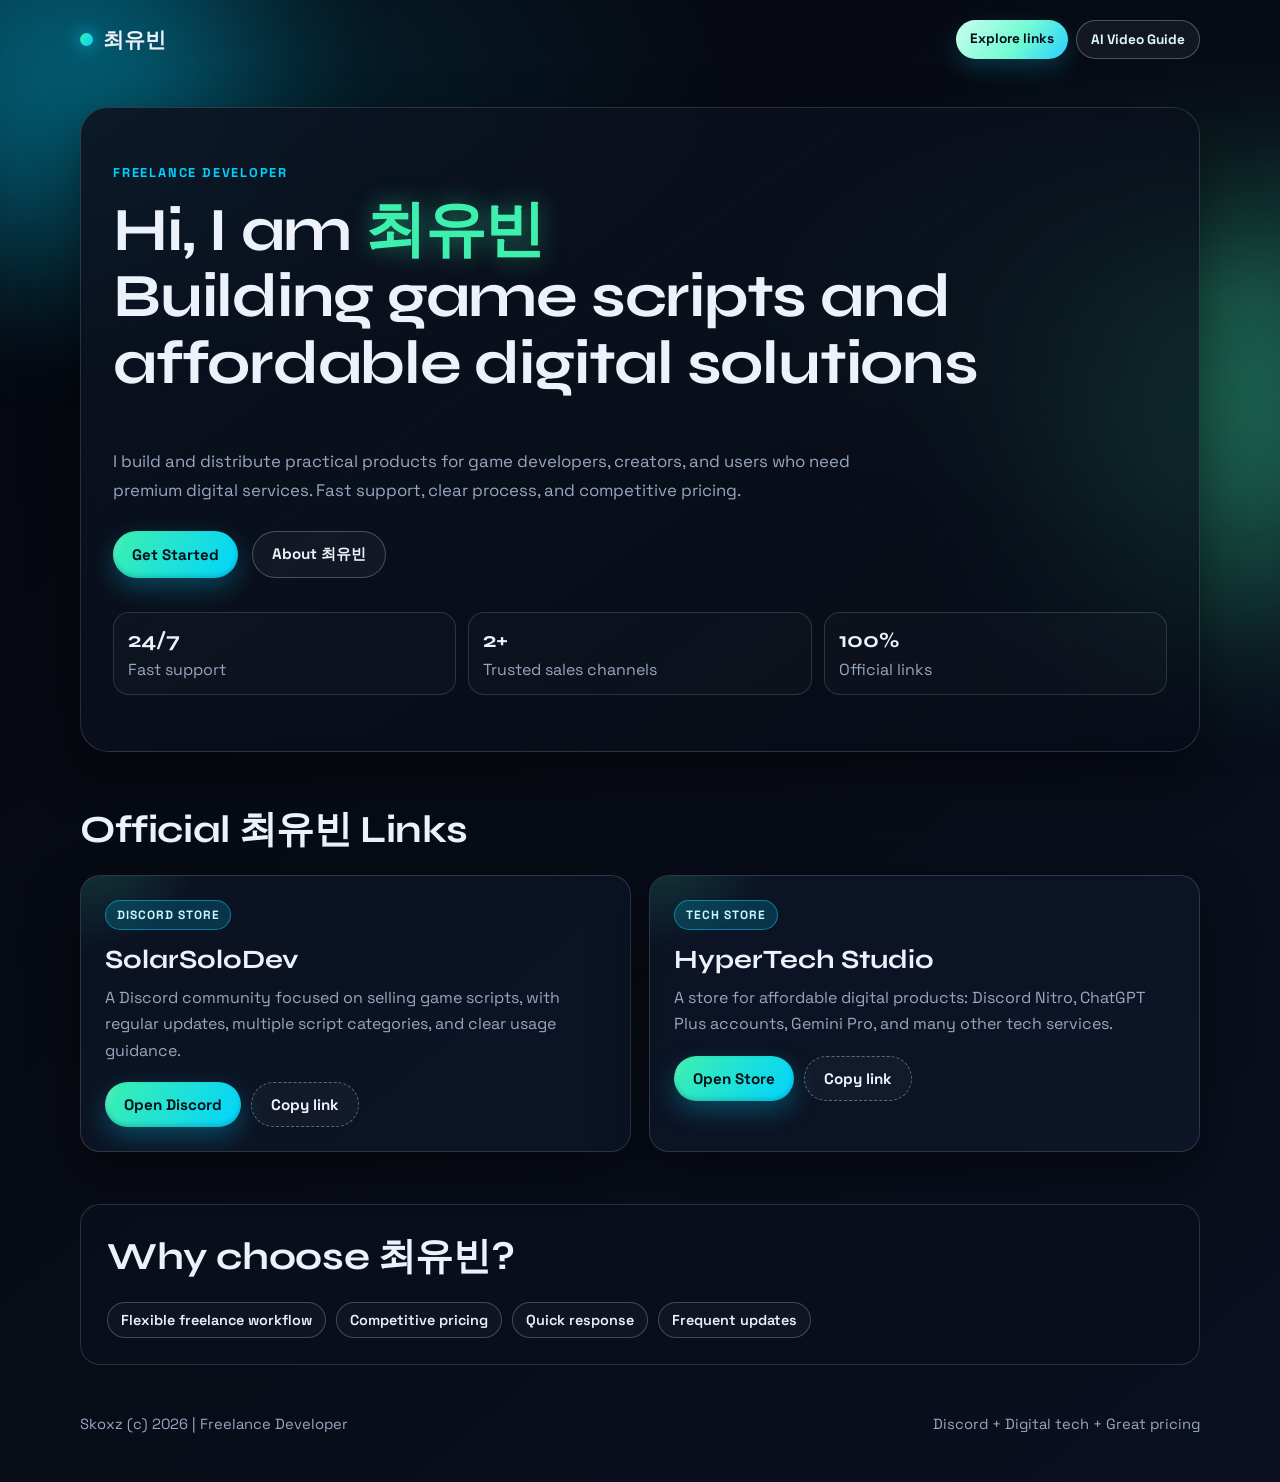
==== index.html @ 07c1149d "Update index.html" ====
<!DOCTYPE html>
<html lang="en">
  <head>
    <meta charset="UTF-8" />
    <meta name="viewport" content="width=device-width, initial-scale=1.0" />
    <meta
      name="description"
      content="최유빈 - Freelance Developer. Game scripts and affordable digital tech products."
    />
    <title>Skoxz | Freelance Developer</title>
    <link rel="preconnect" href="https://fonts.googleapis.com" />
    <link rel="preconnect" href="https://fonts.gstatic.com" crossorigin />
    <link
      href="https://fonts.googleapis.com/css2?family=Space+Grotesk:wght@400;500;700&family=Syne:wght@600;700;800&display=swap"
      rel="stylesheet"
    />
    <link rel="stylesheet" href="assets/css/style.css" />
  </head>
  <body>
    <div class="bg-orb orb-a"></div>
    <div class="bg-orb orb-b"></div>

    <header class="site-header">
      <div class="logo-wrap">
        <span class="logo-dot"></span>
        <span class="logo-text">최유빈</span>
      </div>
      <div class="header-actions">
        <a class="mini-btn" href="#links">Explore links</a>
        <a class="mini-btn mini-btn-alt" href="pages/video-ai-guide.html">AI Video Guide</a>
      </div>
    </header>

    <main>
      <section class="hero reveal">
        <p class="eyebrow">FREELANCE DEVELOPER</p>
        <h1>
          Hi, I am <span class="highlight">최유빈</span><br />
          Building game scripts and affordable digital solutions
        </h1>
        <p class="hero-text">
          I build and distribute practical products for game developers, creators, and users who need premium digital services. Fast support, clear process, and competitive pricing.
        </p>

        <div class="hero-actions">
          <a class="btn btn-primary" href="#links">Get Started</a>
          <a class="btn btn-ghost" href="#about">About 최유빈</a>
        </div>

        <div class="stats">
          <article>
            <h3>24/7</h3>
            <p>Fast support</p>
          </article>
          <article>
            <h3>2+</h3>
            <p>Trusted sales channels</p>
          </article>
          <article>
            <h3>100%</h3>
            <p>Official links</p>
          </article>
        </div>
      </section>

      <section id="links" class="link-section">
        <h2 class="section-title reveal">Official 최유빈 Links</h2>

        <div class="card-grid">
          <article class="link-card reveal" data-link="https://discord.gg/SolarSoloDev">
            <div class="badge">Discord Store</div>
            <h3>SolarSoloDev</h3>
            <p>
              A Discord community focused on selling game scripts, with regular updates, multiple script categories, and clear usage guidance.
            </p>
            <div class="action-row">
              <a class="btn btn-primary" href="https://discord.gg/SolarSoloDev" target="_blank" rel="noopener noreferrer">
                Open Discord
              </a>
              <button class="btn btn-detail copy-btn" type="button">Copy link</button>
            </div>
          </article>

          <article class="link-card reveal" data-link="https://store.hypertechstudio.xyz/?ref=baotran">
            <div class="badge">Tech Store</div>
            <h3>HyperTech Studio</h3>
            <p>
              A store for affordable digital products: Discord Nitro, ChatGPT Plus accounts, Gemini Pro, and many other tech services.
            </p>
            <div class="action-row">
              <a
                class="btn btn-primary"
                href="https://store.hypertechstudio.xyz/?ref=baotran"
                target="_blank"
                rel="noopener noreferrer"
              >
                Open Store
              </a>
              <button class="btn btn-detail copy-btn" type="button">Copy link</button>
            </div>
          </article>
        </div>
      </section>

      <section id="about" class="about-section reveal">
        <h2 class="section-title">Why choose 최유빈?</h2>
        <div class="pill-wrap">
          <span class="pill">Flexible freelance workflow</span>
          <span class="pill">Competitive pricing</span>
          <span class="pill">Quick response</span>
          <span class="pill">Frequent updates</span>
        </div>
      </section>
    </main>

    <footer class="site-footer reveal">
      <p>Skoxz (c) 2026 | Freelance Developer</p>
      <p>Discord + Digital tech + Great pricing</p>
    </footer>

    <script src="assets/js/main.js"></script>
  </body>
</html>
---- assets/css/style.css ----
:root {
  --bg: #070b14;
  --bg-soft: #0f1728;
  --text: #edf1fa;
  --muted: #98a7bf;
  --accent: #3ef0ae;
  --accent-2: #00d3ff;
  --card: rgba(14, 23, 40, 0.78);
  --border: rgba(255, 255, 255, 0.14);
  --shadow: 0 22px 55px rgba(0, 0, 0, 0.45);
}

* {
  box-sizing: border-box;
}

html,
body {
  margin: 0;
  padding: 0;
}

body {
  min-height: 100vh;
  font-family: "Space Grotesk", "Segoe UI", sans-serif;
  color: var(--text);
  background:
    radial-gradient(1000px 500px at 10% 5%, rgba(0, 211, 255, 0.14), transparent 60%),
    radial-gradient(900px 400px at 95% 20%, rgba(62, 240, 174, 0.16), transparent 60%),
    linear-gradient(140deg, #05070f 0%, var(--bg) 42%, #0a1020 100%);
  overflow-x: hidden;
}

.site-header,
main,
.site-footer {
  width: min(1120px, calc(100% - 40px));
  margin-inline: auto;
  position: relative;
  z-index: 2;
}

.site-header {
  display: flex;
  align-items: center;
  justify-content: space-between;
  gap: 10px;
  padding: 20px 0;
}

.header-actions {
  display: flex;
  gap: 8px;
  flex-wrap: wrap;
  justify-content: flex-end;
}

.logo-wrap {
  display: inline-flex;
  align-items: center;
  gap: 10px;
}

.logo-dot {
  width: 13px;
  height: 13px;
  border-radius: 50%;
  background: linear-gradient(120deg, var(--accent), var(--accent-2));
  box-shadow: 0 0 18px rgba(0, 211, 255, 0.9);
}

.logo-text {
  font-family: "Syne", "Segoe UI", sans-serif;
  font-size: 1.3rem;
  font-weight: 700;
}

main {
  padding-bottom: 24px;
}

.hero {
  margin-top: 28px;
  padding: 56px 32px;
  border-radius: 28px;
  background: linear-gradient(145deg, rgba(12, 19, 33, 0.9), rgba(7, 12, 23, 0.62));
  border: 1px solid var(--border);
  box-shadow: var(--shadow);
  backdrop-filter: blur(8px);
}

.eyebrow {
  color: var(--accent-2);
  letter-spacing: 0.14em;
  font-size: 0.8rem;
  font-weight: 700;
  margin: 0;
}

h1,
h2,
h3,
p {
  margin-top: 0;
}

h1 {
  margin-top: 16px;
  font-family: "Syne", "Segoe UI", sans-serif;
  font-size: clamp(2rem, 4.8vw, 3.9rem);
  line-height: 1.08;
  letter-spacing: -0.02em;
}

.highlight {
  color: var(--accent);
  text-shadow: 0 0 24px rgba(62, 240, 174, 0.45);
}

.hero-text {
  max-width: 760px;
  color: var(--muted);
  font-size: 1.05rem;
  line-height: 1.72;
}

.hero-actions {
  display: flex;
  gap: 14px;
  margin-top: 26px;
}

.btn {
  appearance: none;
  border: none;
  border-radius: 999px;
  padding: 12px 19px;
  font-family: inherit;
  font-size: 0.95rem;
  font-weight: 700;
  text-decoration: none;
  color: var(--text);
  display: inline-flex;
  align-items: center;
  justify-content: center;
  cursor: pointer;
  position: relative;
  isolation: isolate;
  overflow: hidden;
  transition: transform 0.25s ease, box-shadow 0.25s ease, background 0.25s ease;
}

.btn:hover {
  transform: translateY(-2px) scale(1.01);
}

.btn:focus-visible {
  outline: 2px solid rgba(62, 240, 174, 0.9);
  outline-offset: 2px;
}

.btn-primary {
  background: linear-gradient(125deg, var(--accent), var(--accent-2));
  color: #031019;
  box-shadow: 0 10px 26px rgba(0, 211, 255, 0.28), inset 0 -2px 5px rgba(0, 0, 0, 0.18);
}

.btn-primary::after {
  content: "";
  position: absolute;
  inset: -100% auto auto -40%;
  width: 44%;
  height: 300%;
  background: linear-gradient(
    to right,
    transparent,
    rgba(255, 255, 255, 0.56),
    transparent
  );
  transform: rotate(18deg);
  transition: left 0.45s ease;
}

.btn-primary:hover::after {
  left: 130%;
}

.btn-ghost {
  border: 1px solid rgba(255, 255, 255, 0.24);
  background: rgba(255, 255, 255, 0.04);
}

.btn-detail {
  border: 1px dashed rgba(255, 255, 255, 0.34);
  background: rgba(255, 255, 255, 0.03);
  color: var(--text);
}

.btn-detail.copied {
  border-style: solid;
  border-color: rgba(62, 240, 174, 0.9);
  color: #b3ffe3;
}

.mini-btn {
  color: #051018;
  text-decoration: none;
  font-weight: 700;
  font-size: 0.85rem;
  padding: 10px 14px;
  border-radius: 999px;
  background: linear-gradient(125deg, #cafef0 0%, #73fbd3 55%, #29cfff 100%);
  box-shadow: 0 10px 24px rgba(0, 211, 255, 0.2);
}

.mini-btn-alt {
  color: #dff7ff;
  background: rgba(255, 255, 255, 0.05);
  border: 1px solid rgba(255, 255, 255, 0.25);
  box-shadow: none;
}

.stats {
  margin-top: 34px;
  display: grid;
  grid-template-columns: repeat(3, minmax(0, 1fr));
  gap: 12px;
}

.stats article {
  border: 1px solid rgba(255, 255, 255, 0.14);
  border-radius: 16px;
  background: rgba(255, 255, 255, 0.02);
  padding: 14px;
}

.stats h3 {
  font-family: "Syne", "Segoe UI", sans-serif;
  font-size: 1.35rem;
  margin-bottom: 6px;
}

.stats p {
  margin: 0;
  color: var(--muted);
}

.section-title {
  margin-bottom: 20px;
  font-family: "Syne", "Segoe UI", sans-serif;
  font-size: clamp(1.55rem, 3vw, 2.4rem);
  letter-spacing: -0.01em;
}

.link-section {
  margin-top: 52px;
}

.card-grid {
  display: grid;
  grid-template-columns: repeat(2, minmax(0, 1fr));
  gap: 18px;
}

.link-card {
  position: relative;
  isolation: isolate;
  overflow: hidden;
  border-radius: 20px;
  border: 1px solid var(--border);
  background: var(--card);
  box-shadow: var(--shadow);
  padding: 24px;
  transition: transform 0.3s ease, border-color 0.3s ease, box-shadow 0.3s ease;
}

.link-card:hover {
  transform: translateY(-4px);
  border-color: rgba(62, 240, 174, 0.55);
  box-shadow: 0 30px 65px rgba(0, 0, 0, 0.52);
}

.link-card::before {
  content: "";
  position: absolute;
  inset: -60% auto auto -20%;
  width: 240px;
  height: 240px;
  background: radial-gradient(circle at center, rgba(62, 240, 174, 0.2), transparent 68%);
  z-index: -1;
}

.badge {
  display: inline-block;
  border-radius: 999px;
  padding: 6px 11px;
  margin-bottom: 14px;
  background: rgba(0, 211, 255, 0.18);
  border: 1px solid rgba(0, 211, 255, 0.48);
  color: #c5f7ff;
  font-size: 0.75rem;
  font-weight: 700;
  text-transform: uppercase;
  letter-spacing: 0.08em;
}

.link-card h3 {
  margin-bottom: 10px;
  font-family: "Syne", "Segoe UI", sans-serif;
  font-size: 1.65rem;
}

.link-card p {
  margin-bottom: 18px;
  color: var(--muted);
  line-height: 1.65;
}

.action-row {
  display: flex;
  flex-wrap: wrap;
  gap: 10px;
}

.about-section {
  margin-top: 52px;
  border-radius: 20px;
  border: 1px solid var(--border);
  background: rgba(9, 15, 28, 0.75);
  padding: 26px;
}

.pill-wrap {
  display: flex;
  flex-wrap: wrap;
  gap: 10px;
}

.pill {
  border-radius: 999px;
  border: 1px solid rgba(255, 255, 255, 0.22);
  background: rgba(255, 255, 255, 0.03);
  padding: 8px 13px;
  color: var(--text);
  font-size: 0.9rem;
  font-weight: 600;
}

.site-footer {
  display: flex;
  justify-content: space-between;
  gap: 10px;
  flex-wrap: wrap;
  margin: 26px auto 34px;
  color: var(--muted);
  font-size: 0.92rem;
}

.bg-orb {
  position: fixed;
  width: 360px;
  height: 360px;
  border-radius: 50%;
  filter: blur(84px);
  opacity: 0.32;
  pointer-events: none;
  z-index: 0;
}

.orb-a {
  left: -120px;
  top: -110px;
  background: #00d6ff;
}

.orb-b {
  right: -120px;
  top: 260px;
  background: #3ef0ae;
}

.reveal {
  opacity: 0;
  transform: translateY(26px);
  transition: opacity 0.8s ease, transform 0.8s ease;
}

.reveal.visible {
  opacity: 1;
  transform: translateY(0);
}

@media (max-width: 900px) {
  .card-grid {
    grid-template-columns: 1fr;
  }

  .stats {
    grid-template-columns: 1fr;
  }

  .hero {
    padding: 36px 22px;
  }

  .site-header,
  main,
  .site-footer {
    width: min(1120px, calc(100% - 26px));
  }

  .site-footer {
    flex-direction: column;
  }
}

@media (prefers-reduced-motion: reduce) {
  * {
    animation-duration: 0.01ms !important;
    animation-iteration-count: 1 !important;
    transition-duration: 0.01ms !important;
    scroll-behavior: auto !important;
  }

  .reveal {
    opacity: 1;
    transform: none;
  }
}
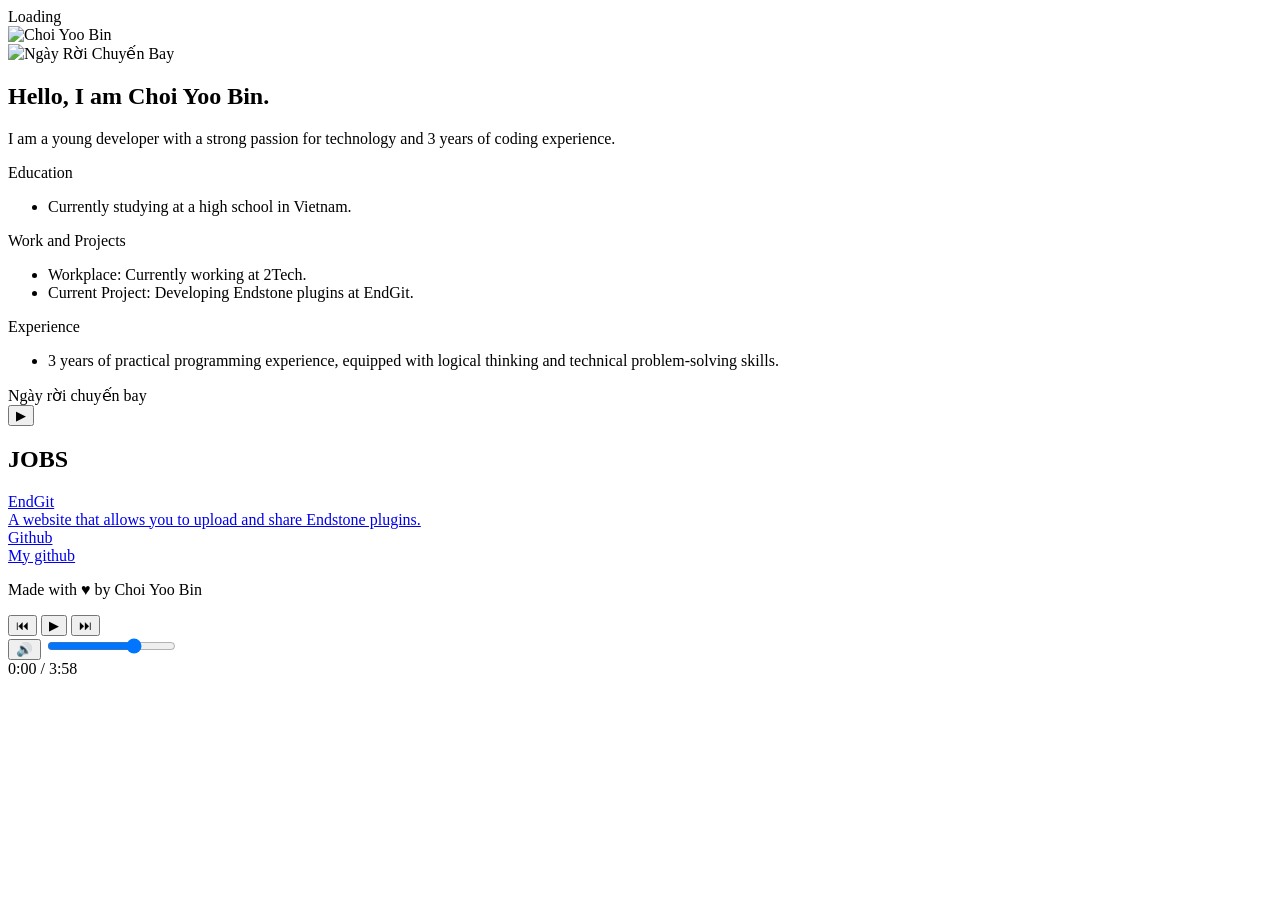
==== commit a862c970: "Update index.html" ====
--- a/index.html
+++ b/index.html
@@ -1,123 +1,145 @@
 <!DOCTYPE html>
-<html lang="en">
-  <head>
-    <meta charset="UTF-8" />
-    <meta name="viewport" content="width=device-width, initial-scale=1.0" />
-    <meta
-      name="description"
-      content="최유빈 - Freelance Developer. Game scripts and affordable digital tech products."
-    />
-    <title>Skoxz | Freelance Developer</title>
-    <link rel="preconnect" href="https://fonts.googleapis.com" />
-    <link rel="preconnect" href="https://fonts.gstatic.com" crossorigin />
-    <link
-      href="https://fonts.googleapis.com/css2?family=Space+Grotesk:wght@400;500;700&family=Syne:wght@600;700;800&display=swap"
-      rel="stylesheet"
-    />
-    <link rel="stylesheet" href="assets/css/style.css" />
-  </head>
-  <body>
-    <div class="bg-orb orb-a"></div>
-    <div class="bg-orb orb-b"></div>
+<html lang="vi">
+<head>
+  <meta charset="UTF-8">
+  <meta name="viewport" content="width=device-width, initial-scale=1.0">
+  <meta name="description" content="Choi Yoo Bin - Young Developer Portfolio. Passionate about technology with 3 years of coding experience.">
+  <meta name="theme-color" content="#cc0000">
+  <title>Choi Yoo Bin — Developer Portfolio</title>
+  <link rel="stylesheet" href="style.css">
+  <link rel="icon" href="data:image/svg+xml,<svg xmlns='http://www.w3.org/2000/svg' viewBox='0 0 100 100'><text y='.9em' font-size='90'>🔥</text></svg>">
+</head>
+<body>
+  <!-- Loading Screen -->
+  <div class="loading-screen">
+    <div class="loading-spinner"></div>
+    <div class="loading-text">Loading</div>
+  </div>
 
-    <header class="site-header">
-      <div class="logo-wrap">
-        <span class="logo-dot"></span>
-        <span class="logo-text">최유빈</span>
+  <!-- Particles -->
+  <div class="particles-container"></div>
+  <div class="cursor-glow"></div>
+
+  <!-- Main Content -->
+  <main class="main-content">
+
+    <!-- Hero: Profile image left + Info right -->
+    <section class="hero-section" id="hero">
+      <!-- Left column: profile image + song disc overlapping -->
+      <div class="profile-col">
+        <div class="profile-image-container">
+          <img src="https://github.com/CYooBin10.png" alt="Choi Yoo Bin" class="profile-image" loading="eager">
+        </div>
+        <!-- Song disc overlapping bottom-left of profile image -->
+        <div class="disc-wrapper" id="disc-wrapper">
+          <div class="disc-rings">
+            <div class="disc-ring ring-1"></div>
+            <div class="disc-ring ring-2"></div>
+          </div>
+          <div class="disc" id="disc">
+            <img src="https://i.ytimg.com/vi/kBz22YS1eeQ/hqdefault.jpg" alt="Ngày Rời Chuyến Bay" class="disc-image" id="song-cover">
+            <div class="disc-hole"></div>
+            <div class="disc-grooves"></div>
+          </div>
+        </div>
       </div>
-      <div class="header-actions">
-        <a class="mini-btn" href="#links">Explore links</a>
-        <a class="mini-btn mini-btn-alt" href="pages/video-ai-guide.html">AI Video Guide</a>
+
+      <!-- Right column: info text -->
+      <div class="hero-info">
+        <h1>
+          <span class="hero-greeting">Hello, I am </span>
+          <span class="hero-name">Choi Yoo Bin.</span>
+        </h1>
+
+        <p class="hero-bio">I am a young developer with a strong passion for technology and 3 years of coding experience.</p>
+
+        <div class="hero-detail-label">Education</div>
+        <ul class="hero-list">
+          <li>Currently studying at a high school in Vietnam.</li>
+        </ul>
+
+        <div class="hero-detail-label">Work and Projects</div>
+        <ul class="hero-list">
+          <li>Workplace: Currently working at 2Tech.</li>
+          <li>Current Project: Developing Endstone plugins at EndGit.</li>
+        </ul>
+
+        <div class="hero-detail-label">Experience</div>
+        <ul class="hero-list">
+          <li>3 years of practical programming experience, equipped with logical thinking and technical problem-solving skills.</li>
+        </ul>
       </div>
-    </header>
+    </section>
 
-    <main>
-      <section class="hero reveal">
-        <p class="eyebrow">FREELANCE DEVELOPER</p>
-        <h1>
-          Hi, I am <span class="highlight">최유빈</span><br />
-          Building game scripts and affordable digital solutions
-        </h1>
-        <p class="hero-text">
-          I build and distribute practical products for game developers, creators, and users who need premium digital services. Fast support, clear process, and competitive pricing.
-        </p>
+    <!-- Music Player: song title + progress + play button, below the disc -->
+    <div class="music-player-area" id="music-player">
+      <div class="music-player-inner">
+        <div class="song-title">Ngày rời chuyến bay</div>
+        <div class="progress-row">
+          <div class="progress-bar-wrapper" id="progress-wrapper">
+            <div class="progress-bar-fill" id="progress-fill"></div>
+          </div>
+          <button class="play-btn-small" id="play-btn" title="Phát / Dừng" aria-label="Play">
+            <span id="play-icon">▶</span>
+          </button>
+        </div>
+      </div>
+    </div>
 
-        <div class="hero-actions">
-          <a class="btn btn-primary" href="#links">Get Started</a>
-          <a class="btn btn-ghost" href="#about">About 최유빈</a>
-        </div>
+    <!-- Divider -->
+    <div class="section-divider"></div>
 
-        <div class="stats">
-          <article>
-            <h3>24/7</h3>
-            <p>Fast support</p>
-          </article>
-          <article>
-            <h3>2+</h3>
-            <p>Trusted sales channels</p>
-          </article>
-          <article>
-            <h3>100%</h3>
-            <p>Official links</p>
-          </article>
-        </div>
-      </section>
+    <!-- Jobs Section -->
+    <section class="jobs-section" id="jobs">
+      <h2 class="section-heading">JOBS</h2>
 
-      <section id="links" class="link-section">
-        <h2 class="section-title reveal">Official 최유빈 Links</h2>
+      <div class="job-cards">
+        <a href="#" class="job-card reveal" id="job-endgit">
+          <div class="job-card-logo">EndGit</div>
+          <div class="job-card-desc">A website that allows you to upload and share Endstone plugins.</div>
+        </a>
 
-        <div class="card-grid">
-          <article class="link-card reveal" data-link="https://discord.gg/SolarSoloDev">
-            <div class="badge">Discord Store</div>
-            <h3>SolarSoloDev</h3>
-            <p>
-              A Discord community focused on selling game scripts, with regular updates, multiple script categories, and clear usage guidance.
-            </p>
-            <div class="action-row">
-              <a class="btn btn-primary" href="https://discord.gg/SolarSoloDev" target="_blank" rel="noopener noreferrer">
-                Open Discord
-              </a>
-              <button class="btn btn-detail copy-btn" type="button">Copy link</button>
-            </div>
-          </article>
+        <a href="#" class="job-card reveal" id="job-github">
+          <div class="job-card-logo">Github</div>
+          <div class="job-card-desc">My github</div>
+        </a>
+      </div>
+    </section>
 
-          <article class="link-card reveal" data-link="https://store.hypertechstudio.xyz/?ref=baotran">
-            <div class="badge">Tech Store</div>
-            <h3>HyperTech Studio</h3>
-            <p>
-              A store for affordable digital products: Discord Nitro, ChatGPT Plus accounts, Gemini Pro, and many other tech services.
-            </p>
-            <div class="action-row">
-              <a
-                class="btn btn-primary"
-                href="https://store.hypertechstudio.xyz/?ref=baotran"
-                target="_blank"
-                rel="noopener noreferrer"
-              >
-                Open Store
-              </a>
-              <button class="btn btn-detail copy-btn" type="button">Copy link</button>
-            </div>
-          </article>
-        </div>
-      </section>
-
-      <section id="about" class="about-section reveal">
-        <h2 class="section-title">Why choose 최유빈?</h2>
-        <div class="pill-wrap">
-          <span class="pill">Flexible freelance workflow</span>
-          <span class="pill">Competitive pricing</span>
-          <span class="pill">Quick response</span>
-          <span class="pill">Frequent updates</span>
-        </div>
-      </section>
-    </main>
-
-    <footer class="site-footer reveal">
-      <p>Skoxz (c) 2026 | Freelance Developer</p>
-      <p>Discord + Digital tech + Great pricing</p>
+    <!-- Footer -->
+    <footer class="footer">
+      <p class="footer-text">
+        Made with <span class="footer-heart">♥</span> by Choi Yoo Bin
+      </p>
     </footer>
 
-    <script src="assets/js/main.js"></script>
-  </body>
+  </main>
+
+  <!-- Floating mini controls (bottom right) -->
+  <div class="hidden-controls" id="float-controls">
+    <button class="ctrl-btn" id="prev-btn" title="Tua lại 10s">⏮</button>
+    <button class="ctrl-btn play-main" id="play-btn-main" title="Phát / Dừng">
+      <span id="play-icon-main">▶</span>
+    </button>
+    <button class="ctrl-btn" id="next-btn" title="Tua tới 10s">⏭</button>
+    <div class="volume-mini-wrapper">
+      <button class="ctrl-btn" id="volume-btn" title="Âm lượng">
+        <span id="volume-icon">🔊</span>
+      </button>
+      <input type="range" class="volume-slider" id="volume-slider" min="0" max="100" value="70" aria-label="Volume">
+    </div>
+    <span class="time-display" id="current-time">0:00</span>
+    <span class="time-display">/</span>
+    <span class="time-display" id="duration-time">3:58</span>
+  </div>
+
+  <!-- Hidden YouTube player for actual audio -->
+  <div id="yt-player-container" style="position:fixed;top:-9999px;left:-9999px;width:1px;height:1px;opacity:0;pointer-events:none;">
+    <div id="yt-player"></div>
+  </div>
+
+  <!-- YouTube IFrame API -->
+  <script src="https://www.youtube.com/iframe_api"></script>
+  <script src="script.js"></script>
+</body>
 </html>
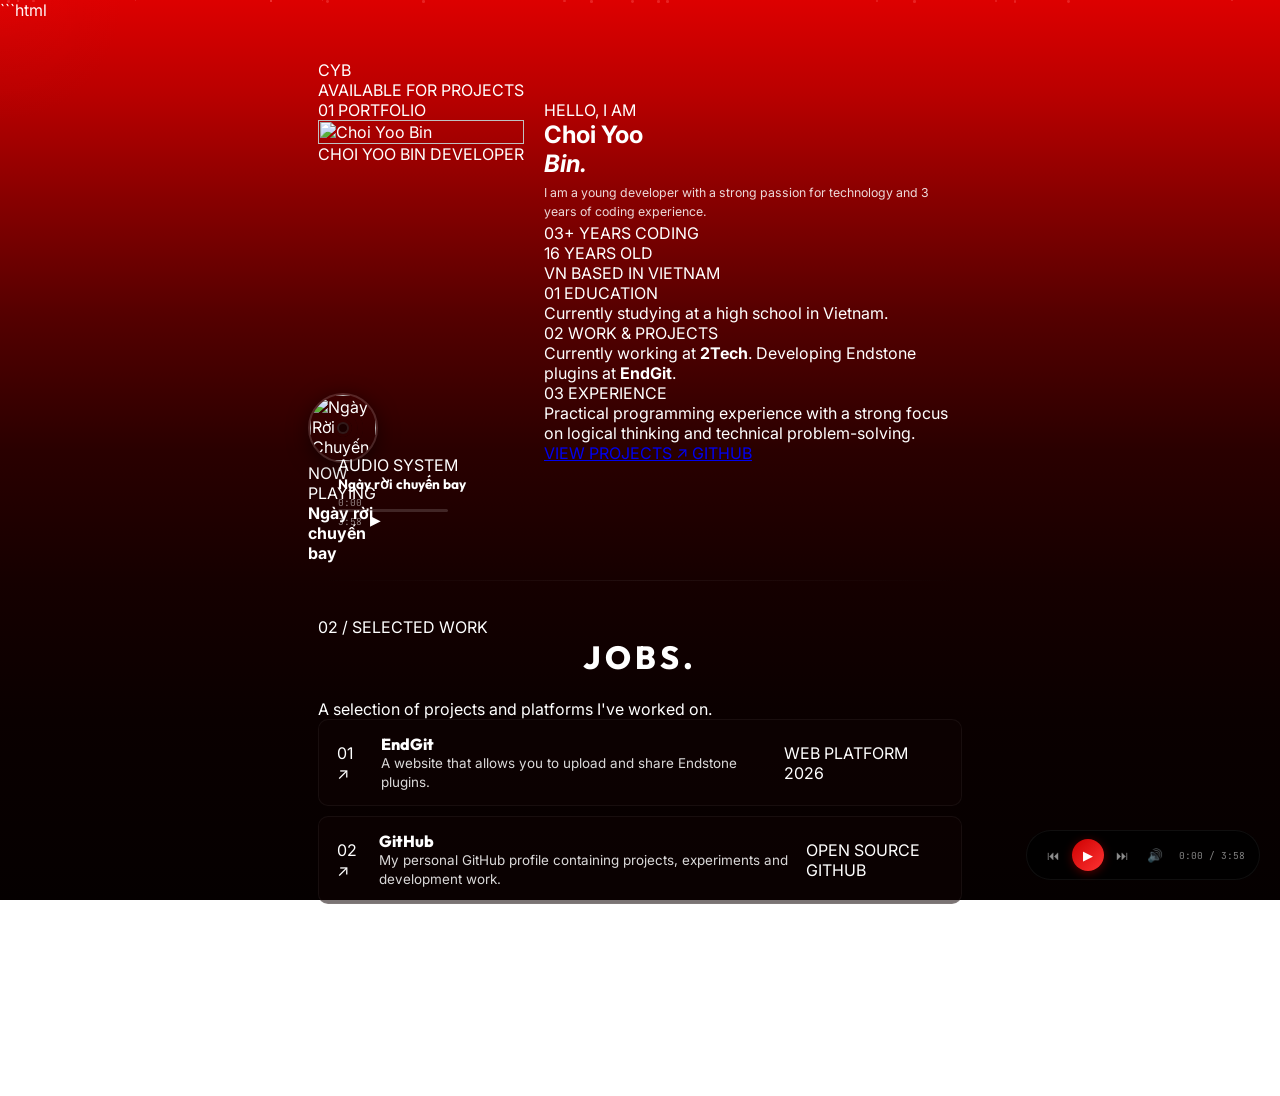
==== commit 62ddc87f: "Update index.html" ====
--- a/index.html
+++ b/index.html
@@ -1,145 +1,521 @@
+```html
 <!DOCTYPE html>
 <html lang="vi">
 <head>
-  <meta charset="UTF-8">
-  <meta name="viewport" content="width=device-width, initial-scale=1.0">
-  <meta name="description" content="Choi Yoo Bin - Young Developer Portfolio. Passionate about technology with 3 years of coding experience.">
-  <meta name="theme-color" content="#cc0000">
-  <title>Choi Yoo Bin — Developer Portfolio</title>
-  <link rel="stylesheet" href="style.css">
-  <link rel="icon" href="data:image/svg+xml,<svg xmlns='http://www.w3.org/2000/svg' viewBox='0 0 100 100'><text y='.9em' font-size='90'>🔥</text></svg>">
+  <meta charset="UTF-8" />
+  <meta name="viewport" content="width=device-width, initial-scale=1.0" />
+
+  <meta
+    name="description"
+    content="Choi Yoo Bin — Young Developer Portfolio. Passionate about technology with 3 years of coding experience."
+  />
+
+  <meta name="theme-color" content="#080808" />
+
+  <title>Choi Yoo Bin — Developer</title>
+
+  <link rel="stylesheet" href="style.css" />
+
+  <link
+    rel="icon"
+    href="data:image/svg+xml,<svg xmlns='http://www.w3.org/2000/svg' viewBox='0 0 100 100'><text y='.9em' font-size='90'>🔥</text></svg>"
+  />
 </head>
+
 <body>
-  <!-- Loading Screen -->
+
+  <!-- Ambient Background -->
+  <div class="ambient ambient-red"></div>
+  <div class="ambient ambient-white"></div>
+
+  <!-- Loading -->
   <div class="loading-screen">
     <div class="loading-spinner"></div>
-    <div class="loading-text">Loading</div>
+    <div class="loading-text">INITIALIZING...</div>
   </div>
 
-  <!-- Particles -->
+  <!-- Background Effects -->
   <div class="particles-container"></div>
   <div class="cursor-glow"></div>
 
-  <!-- Main Content -->
+  <!-- Main -->
   <main class="main-content">
 
-    <!-- Hero: Profile image left + Info right -->
+    <!-- Navigation -->
+    <nav class="topbar">
+      <div class="brand">
+        <span class="brand-dot"></span>
+        <span>CYB</span>
+      </div>
+
+      <div class="nav-status">
+        <span class="status-dot"></span>
+        AVAILABLE FOR PROJECTS
+      </div>
+    </nav>
+
+
+    <!-- Hero -->
     <section class="hero-section" id="hero">
-      <!-- Left column: profile image + song disc overlapping -->
-      <div class="profile-col">
-        <div class="profile-image-container">
-          <img src="https://github.com/CYooBin10.png" alt="Choi Yoo Bin" class="profile-image" loading="eager">
-        </div>
-        <!-- Song disc overlapping bottom-left of profile image -->
+
+      <!-- Left -->
+      <div class="hero-visual">
+
+        <div class="visual-index">
+          <span>01</span>
+          <span>PORTFOLIO</span>
+        </div>
+
+        <div class="profile-frame">
+
+          <div class="profile-glow"></div>
+
+          <img
+            src="https://github.com/CYooBin10.png"
+            alt="Choi Yoo Bin"
+            class="profile-image"
+            loading="eager"
+          />
+
+          <div class="profile-overlay"></div>
+
+          <div class="profile-label">
+            <span>CHOI YOO BIN</span>
+            <span>DEVELOPER</span>
+          </div>
+
+        </div>
+
+        <!-- Music Disc -->
         <div class="disc-wrapper" id="disc-wrapper">
+
           <div class="disc-rings">
             <div class="disc-ring ring-1"></div>
             <div class="disc-ring ring-2"></div>
           </div>
+
           <div class="disc" id="disc">
-            <img src="https://i.ytimg.com/vi/kBz22YS1eeQ/hqdefault.jpg" alt="Ngày Rời Chuyến Bay" class="disc-image" id="song-cover">
-            <div class="disc-hole"></div>
+
+            <img
+              src="https://i.ytimg.com/vi/kBz22YS1eeQ/hqdefault.jpg"
+              alt="Ngày Rời Chuyến Bay"
+              class="disc-image"
+              id="song-cover"
+            />
+
             <div class="disc-grooves"></div>
-          </div>
-        </div>
-      </div>
-
-      <!-- Right column: info text -->
+
+            <div class="disc-hole">
+              <span></span>
+            </div>
+
+          </div>
+
+          <div class="disc-caption">
+            <span>NOW PLAYING</span>
+            <strong>Ngày rời chuyến bay</strong>
+          </div>
+
+        </div>
+
+      </div>
+
+
+      <!-- Right -->
       <div class="hero-info">
-        <h1>
-          <span class="hero-greeting">Hello, I am </span>
-          <span class="hero-name">Choi Yoo Bin.</span>
+
+        <div class="hero-eyebrow">
+          <span></span>
+          HELLO, I AM
+        </div>
+
+        <h1 class="hero-title">
+          Choi Yoo
+          <br />
+          <em>Bin.</em>
         </h1>
 
-        <p class="hero-bio">I am a young developer with a strong passion for technology and 3 years of coding experience.</p>
-
-        <div class="hero-detail-label">Education</div>
-        <ul class="hero-list">
-          <li>Currently studying at a high school in Vietnam.</li>
-        </ul>
-
-        <div class="hero-detail-label">Work and Projects</div>
-        <ul class="hero-list">
-          <li>Workplace: Currently working at 2Tech.</li>
-          <li>Current Project: Developing Endstone plugins at EndGit.</li>
-        </ul>
-
-        <div class="hero-detail-label">Experience</div>
-        <ul class="hero-list">
-          <li>3 years of practical programming experience, equipped with logical thinking and technical problem-solving skills.</li>
-        </ul>
-      </div>
+        <p class="hero-bio">
+          I am a young developer with a strong passion for technology
+          and 3 years of coding experience.
+        </p>
+
+
+        <!-- Meta Grid -->
+        <div class="hero-meta">
+
+          <div class="meta-item">
+            <span class="meta-number">03+</span>
+            <span class="meta-label">YEARS CODING</span>
+          </div>
+
+          <div class="meta-item">
+            <span class="meta-number">16</span>
+            <span class="meta-label">YEARS OLD</span>
+          </div>
+
+          <div class="meta-item">
+            <span class="meta-number">VN</span>
+            <span class="meta-label">BASED IN VIETNAM</span>
+          </div>
+
+        </div>
+
+
+        <!-- Information -->
+        <div class="info-grid">
+
+          <div class="info-block">
+            <div class="info-label">
+              <span>01</span>
+              EDUCATION
+            </div>
+
+            <p>
+              Currently studying at a high school in Vietnam.
+            </p>
+          </div>
+
+
+          <div class="info-block">
+            <div class="info-label">
+              <span>02</span>
+              WORK & PROJECTS
+            </div>
+
+            <p>
+              Currently working at <strong>2Tech</strong>.
+              Developing Endstone plugins at <strong>EndGit</strong>.
+            </p>
+          </div>
+
+
+          <div class="info-block">
+            <div class="info-label">
+              <span>03</span>
+              EXPERIENCE
+            </div>
+
+            <p>
+              Practical programming experience with a strong focus
+              on logical thinking and technical problem-solving.
+            </p>
+          </div>
+
+        </div>
+
+
+        <!-- CTA -->
+        <div class="hero-actions">
+
+          <a href="#jobs" class="primary-btn">
+            <span>VIEW PROJECTS</span>
+            <span class="arrow">↗</span>
+          </a>
+
+          <a
+            href="https://github.com/CYooBin10"
+            target="_blank"
+            rel="noopener noreferrer"
+            class="secondary-btn"
+          >
+            GITHUB
+          </a>
+
+        </div>
+
+      </div>
+
     </section>
 
-    <!-- Music Player: song title + progress + play button, below the disc -->
-    <div class="music-player-area" id="music-player">
+
+    <!-- Music Player -->
+    <section class="music-player-area" id="music-player">
+
       <div class="music-player-inner">
-        <div class="song-title">Ngày rời chuyến bay</div>
-        <div class="progress-row">
-          <div class="progress-bar-wrapper" id="progress-wrapper">
-            <div class="progress-bar-fill" id="progress-fill"></div>
-          </div>
-          <button class="play-btn-small" id="play-btn" title="Phát / Dừng" aria-label="Play">
+
+        <div class="music-left">
+
+          <div class="music-status">
+            <span class="equalizer">
+              <i></i>
+              <i></i>
+              <i></i>
+              <i></i>
+            </span>
+
+            AUDIO SYSTEM
+          </div>
+
+          <div class="song-title">
+            Ngày rời chuyến bay
+          </div>
+
+        </div>
+
+
+        <div class="music-controls">
+
+          <span class="time-display" id="current-time">
+            0:00
+          </span>
+
+          <div
+            class="progress-bar-wrapper"
+            id="progress-wrapper"
+          >
+            <div
+              class="progress-bar-fill"
+              id="progress-fill"
+            ></div>
+          </div>
+
+          <span class="time-display">
+            3:58
+          </span>
+
+          <button
+            class="play-btn-small"
+            id="play-btn"
+            title="Phát / Dừng"
+            aria-label="Play"
+          >
             <span id="play-icon">▶</span>
           </button>
-        </div>
-      </div>
+
+        </div>
+
+      </div>
+
+    </section>
+
+
+    <!-- Divider -->
+    <div class="section-divider">
+      <span></span>
     </div>
 
-    <!-- Divider -->
-    <div class="section-divider"></div>
-
-    <!-- Jobs Section -->
+
+    <!-- Jobs -->
     <section class="jobs-section" id="jobs">
-      <h2 class="section-heading">JOBS</h2>
+
+      <div class="section-top">
+
+        <div>
+          <div class="section-index">02 / SELECTED WORK</div>
+
+          <h2 class="section-heading">
+            JOBS<span>.</span>
+          </h2>
+        </div>
+
+        <p class="section-description">
+          A selection of projects and platforms I've worked on.
+        </p>
+
+      </div>
+
 
       <div class="job-cards">
-        <a href="#" class="job-card reveal" id="job-endgit">
-          <div class="job-card-logo">EndGit</div>
-          <div class="job-card-desc">A website that allows you to upload and share Endstone plugins.</div>
+
+        <a
+          href="#"
+          class="job-card reveal"
+          id="job-endgit"
+        >
+
+          <div class="job-card-top">
+            <span class="project-number">01</span>
+
+            <span class="project-arrow">
+              ↗
+            </span>
+          </div>
+
+          <div class="job-card-content">
+
+            <div class="job-card-logo">
+              EndGit
+            </div>
+
+            <div class="job-card-desc">
+              A website that allows you to upload
+              and share Endstone plugins.
+            </div>
+
+          </div>
+
+          <div class="job-card-footer">
+            <span>WEB PLATFORM</span>
+            <span>2026</span>
+          </div>
+
         </a>
 
-        <a href="#" class="job-card reveal" id="job-github">
-          <div class="job-card-logo">Github</div>
-          <div class="job-card-desc">My github</div>
+
+        <a
+          href="https://github.com/CYooBin10"
+          target="_blank"
+          rel="noopener noreferrer"
+          class="job-card reveal"
+          id="job-github"
+        >
+
+          <div class="job-card-top">
+            <span class="project-number">02</span>
+
+            <span class="project-arrow">
+              ↗
+            </span>
+          </div>
+
+          <div class="job-card-content">
+
+            <div class="job-card-logo">
+              GitHub
+            </div>
+
+            <div class="job-card-desc">
+              My personal GitHub profile containing
+              projects, experiments and development work.
+            </div>
+
+          </div>
+
+          <div class="job-card-footer">
+            <span>OPEN SOURCE</span>
+            <span>GITHUB</span>
+          </div>
+
         </a>
-      </div>
+
+      </div>
+
     </section>
+
 
     <!-- Footer -->
     <footer class="footer">
-      <p class="footer-text">
-        Made with <span class="footer-heart">♥</span> by Choi Yoo Bin
-      </p>
+
+      <div class="footer-left">
+        © 2026 CHOI YOO BIN
+      </div>
+
+      <div class="footer-center">
+        BUILT WITH <span>♥</span>
+      </div>
+
+      <div class="footer-right">
+        VIETNAM
+      </div>
+
     </footer>
 
   </main>
 
-  <!-- Floating mini controls (bottom right) -->
-  <div class="hidden-controls" id="float-controls">
-    <button class="ctrl-btn" id="prev-btn" title="Tua lại 10s">⏮</button>
-    <button class="ctrl-btn play-main" id="play-btn-main" title="Phát / Dừng">
-      <span id="play-icon-main">▶</span>
+
+  <!-- Floating Music Controls -->
+  <div
+    class="hidden-controls"
+    id="float-controls"
+  >
+
+    <button
+      class="ctrl-btn"
+      id="prev-btn"
+      title="Tua lại 10s"
+    >
+      ⏮
     </button>
-    <button class="ctrl-btn" id="next-btn" title="Tua tới 10s">⏭</button>
+
+    <button
+      class="ctrl-btn play-main"
+      id="play-btn-main"
+      title="Phát / Dừng"
+    >
+      <span id="play-icon-main">
+        ▶
+      </span>
+    </button>
+
+    <button
+      class="ctrl-btn"
+      id="next-btn"
+      title="Tua tới 10s"
+    >
+      ⏭
+    </button>
+
+
     <div class="volume-mini-wrapper">
-      <button class="ctrl-btn" id="volume-btn" title="Âm lượng">
-        <span id="volume-icon">🔊</span>
+
+      <button
+        class="ctrl-btn"
+        id="volume-btn"
+        title="Âm lượng"
+      >
+        <span id="volume-icon">
+          🔊
+        </span>
       </button>
-      <input type="range" class="volume-slider" id="volume-slider" min="0" max="100" value="70" aria-label="Volume">
+
+      <input
+        type="range"
+        class="volume-slider"
+        id="volume-slider"
+        min="0"
+        max="100"
+        value="70"
+        aria-label="Volume"
+      />
+
     </div>
-    <span class="time-display" id="current-time">0:00</span>
-    <span class="time-display">/</span>
-    <span class="time-display" id="duration-time">3:58</span>
+
+
+    <span
+      class="time-display"
+      id="current-time"
+    >
+      0:00
+    </span>
+
+    <span class="time-display">
+      /
+    </span>
+
+    <span
+      class="time-display"
+      id="duration-time"
+    >
+      3:58
+    </span>
+
   </div>
 
-  <!-- Hidden YouTube player for actual audio -->
-  <div id="yt-player-container" style="position:fixed;top:-9999px;left:-9999px;width:1px;height:1px;opacity:0;pointer-events:none;">
+
+  <!-- Hidden YouTube Player -->
+  <div
+    id="yt-player-container"
+    style="
+      position:fixed;
+      top:-9999px;
+      left:-9999px;
+      width:1px;
+      height:1px;
+      opacity:0;
+      pointer-events:none;
+    "
+  >
     <div id="yt-player"></div>
   </div>
 
-  <!-- YouTube IFrame API -->
+
+  <!-- YouTube API -->
   <script src="https://www.youtube.com/iframe_api"></script>
+
+  <!-- Main Script -->
   <script src="script.js"></script>
+
 </body>
 </html>
+```
--- a/style.css
+++ b/style.css
@@ -0,0 +1,717 @@
+/* ==========================================
+   FONTS
+   ========================================== */
+@import url('https://fonts.googleapis.com/css2?family=UnifrakturMaguntia&family=Inter:wght@300;400;500;600;700&family=Outfit:wght@400;500;600;700;800&family=JetBrains+Mono:wght@400;500&display=swap');
+
+/* ==========================================
+   CSS VARIABLES
+   ========================================== */
+:root {
+  --bg-dark: #0a0000;
+  --text-primary: #ffffff;
+  --text-secondary: rgba(255, 255, 255, 0.85);
+  --text-muted: rgba(255, 255, 255, 0.5);
+  --accent-red: #cc0000;
+}
+
+/* ==========================================
+   RESET
+   ========================================== */
+*, *::before, *::after {
+  margin: 0;
+  padding: 0;
+  box-sizing: border-box;
+}
+
+html {
+  scroll-behavior: smooth;
+  font-size: 16px;
+}
+
+body {
+  font-family: 'Inter', -apple-system, BlinkMacSystemFont, sans-serif;
+  color: var(--text-primary);
+  min-height: 100vh;
+  overflow-x: hidden;
+  -webkit-font-smoothing: antialiased;
+  background: linear-gradient(180deg, 
+    #dd0000 0%, 
+    #bb0000 10%, 
+    #880000 22%, 
+    #550000 35%, 
+    #2a0000 50%, 
+    #150000 65%, 
+    #0a0000 80%, 
+    #050000 100%
+  );
+  background-attachment: fixed;
+}
+
+/* ==========================================
+   PARTICLES
+   ========================================== */
+.particles-container {
+  position: fixed;
+  inset: 0;
+  z-index: 1;
+  pointer-events: none;
+}
+
+.particle {
+  position: absolute;
+  width: 2px;
+  height: 2px;
+  background: rgba(255, 100, 100, 0.35);
+  border-radius: 50%;
+  animation: particle-float linear infinite;
+}
+
+@keyframes particle-float {
+  0% { transform: translateY(100vh) scale(0); opacity: 0; }
+  10% { opacity: 0.5; }
+  90% { opacity: 0.5; }
+  100% { transform: translateY(-10vh) scale(1); opacity: 0; }
+}
+
+/* ==========================================
+   CURSOR GLOW
+   ========================================== */
+.cursor-glow {
+  position: fixed;
+  width: 250px;
+  height: 250px;
+  border-radius: 50%;
+  background: radial-gradient(circle, rgba(255, 50, 50, 0.06) 0%, transparent 70%);
+  pointer-events: none;
+  z-index: 3;
+  transform: translate(-50%, -50%);
+}
+
+/* ==========================================
+   LOADING
+   ========================================== */
+.loading-screen {
+  position: fixed;
+  inset: 0;
+  background: #0a0000;
+  z-index: 9999;
+  display: flex;
+  align-items: center;
+  justify-content: center;
+  flex-direction: column;
+  gap: 20px;
+  transition: opacity 0.6s ease, visibility 0.6s ease;
+}
+
+.loading-screen.hidden {
+  opacity: 0;
+  visibility: hidden;
+}
+
+.loading-spinner {
+  width: 44px;
+  height: 44px;
+  border: 3px solid rgba(204, 0, 0, 0.2);
+  border-top-color: #cc0000;
+  border-radius: 50%;
+  animation: spin 0.8s linear infinite;
+}
+
+@keyframes spin {
+  to { transform: rotate(360deg); }
+}
+
+.loading-text {
+  font-family: 'Outfit', sans-serif;
+  font-size: 0.8rem;
+  color: var(--text-muted);
+  letter-spacing: 3px;
+  text-transform: uppercase;
+}
+
+/* ==========================================
+   MAIN CONTENT
+   ========================================== */
+.main-content {
+  position: relative;
+  z-index: 10;
+  max-width: 700px;
+  margin: 0 auto;
+  padding: 40px 28px 60px;
+}
+
+/* ==========================================
+   HERO SECTION
+   ========================================== */
+.hero-section {
+  display: flex;
+  gap: 20px;
+  align-items: flex-start;
+  margin-bottom: 0;
+  opacity: 0;
+  transform: translateY(20px);
+  animation: fadeInUp 0.7s ease 0.3s forwards;
+}
+
+@keyframes fadeInUp {
+  to { opacity: 1; transform: translateY(0); }
+}
+
+/* ==========================================
+   PROFILE COLUMN (image + disc overlay)
+   ========================================== */
+.profile-col {
+  flex-shrink: 0;
+  position: relative;
+  width: 180px;
+  /* Extra bottom space for disc overlap */
+  padding-bottom: 40px;
+}
+
+.profile-image-container {
+  width: 180px;
+  height: 200px;
+  border-radius: 10px;
+  overflow: hidden;
+  background: #555;
+  border: 1px solid rgba(255, 255, 255, 0.08);
+  position: relative;
+  z-index: 2;
+}
+
+.profile-image {
+  width: 100%;
+  height: 100%;
+  object-fit: cover;
+  transition: transform 0.5s ease;
+}
+
+.profile-image-container:hover .profile-image {
+  transform: scale(1.04);
+}
+
+/* ==========================================
+   DISC (vinyl record) - overlapping avatar
+   ========================================== */
+.disc-wrapper {
+  position: absolute;
+  bottom: 0;
+  left: -10px;
+  z-index: 5;
+  width: 70px;
+  height: 70px;
+  cursor: pointer;
+}
+
+/* Pulse rings around disc */
+.disc-rings {
+  position: absolute;
+  inset: 0;
+  pointer-events: none;
+}
+
+.disc-ring {
+  position: absolute;
+  inset: -6px;
+  border-radius: 50%;
+  border: 1px solid rgba(255, 255, 255, 0.08);
+  opacity: 0;
+  transition: opacity 0.3s ease;
+}
+
+.disc-ring.ring-2 {
+  inset: -14px;
+  border-color: rgba(255, 255, 255, 0.04);
+}
+
+.disc-wrapper:hover .disc-ring,
+.disc-wrapper.playing .disc-ring {
+  opacity: 1;
+}
+
+.disc-wrapper.playing .disc-ring.ring-1 {
+  animation: ring-pulse 2s ease-in-out infinite;
+}
+
+.disc-wrapper.playing .disc-ring.ring-2 {
+  animation: ring-pulse 2s ease-in-out infinite 0.5s;
+}
+
+@keyframes ring-pulse {
+  0%, 100% { opacity: 0.3; transform: scale(1); }
+  50% { opacity: 0.7; transform: scale(1.06); }
+}
+
+/* The disc itself */
+.disc {
+  width: 70px;
+  height: 70px;
+  border-radius: 50%;
+  position: relative;
+  overflow: hidden;
+  border: 2px solid rgba(255, 255, 255, 0.15);
+  box-shadow: 0 4px 20px rgba(0, 0, 0, 0.5);
+  transition: box-shadow 0.4s ease;
+}
+
+.disc-wrapper.playing .disc {
+  animation: spin-disc 4s linear infinite;
+  border-color: rgba(255, 255, 255, 0.3);
+  box-shadow: 
+    0 0 20px rgba(230, 57, 70, 0.3),
+    0 0 40px rgba(230, 57, 70, 0.15);
+}
+
+@keyframes spin-disc {
+  from { transform: rotate(0deg); }
+  to { transform: rotate(360deg); }
+}
+
+.disc-image {
+  width: 100%;
+  height: 100%;
+  object-fit: cover;
+}
+
+/* Vinyl hole in center */
+.disc-hole {
+  position: absolute;
+  top: 50%;
+  left: 50%;
+  transform: translate(-50%, -50%);
+  width: 12px;
+  height: 12px;
+  background: #1a0000;
+  border-radius: 50%;
+  border: 2px solid rgba(255, 255, 255, 0.1);
+  z-index: 3;
+}
+
+/* Vinyl groove rings */
+.disc-grooves {
+  position: absolute;
+  inset: 0;
+  border-radius: 50%;
+  background: 
+    radial-gradient(circle, 
+      transparent 18%, 
+      rgba(0, 0, 0, 0.15) 19%, 
+      transparent 20%,
+      transparent 30%, 
+      rgba(0, 0, 0, 0.1) 31%, 
+      transparent 32%,
+      transparent 42%, 
+      rgba(0, 0, 0, 0.08) 43%, 
+      transparent 44%
+    );
+  z-index: 2;
+  pointer-events: none;
+}
+
+/* ==========================================
+   HERO INFO
+   ========================================== */
+.hero-info {
+  flex: 1;
+  min-width: 0;
+}
+
+.hero-greeting {
+  font-family: 'UnifrakturMaguntia', serif;
+  font-size: 1.75rem;
+  color: #ffffff;
+  line-height: 1.15;
+}
+
+.hero-name {
+  font-family: 'UnifrakturMaguntia', serif;
+  font-size: 1.75rem;
+  color: #ffffff;
+  line-height: 1.15;
+}
+
+.hero-bio {
+  font-size: 0.77rem;
+  line-height: 1.55;
+  color: var(--text-secondary);
+  margin-top: 5px;
+  margin-bottom: 2px;
+}
+
+.hero-detail-label {
+  font-size: 0.77rem;
+  font-weight: 600;
+  color: var(--text-secondary);
+  margin-top: 2px;
+}
+
+.hero-list {
+  list-style: disc;
+  padding-left: 18px;
+  margin: 0;
+}
+
+.hero-list li {
+  font-size: 0.76rem;
+  color: var(--text-secondary);
+  line-height: 1.4;
+}
+
+/* ==========================================
+   MUSIC PLAYER AREA - below disc
+   ========================================== */
+.music-player-area {
+  padding-left: 20px;
+  margin-top: -8px;
+  opacity: 0;
+  transform: translateY(15px);
+  animation: fadeInUp 0.7s ease 0.55s forwards;
+}
+
+.music-player-inner {
+  display: flex;
+  flex-direction: column;
+  gap: 3px;
+  max-width: 220px;
+}
+
+.song-title {
+  font-family: 'Outfit', sans-serif;
+  font-size: 0.85rem;
+  font-weight: 700;
+  color: var(--text-primary);
+  white-space: nowrap;
+}
+
+.progress-row {
+  display: flex;
+  align-items: center;
+  gap: 8px;
+}
+
+.progress-bar-wrapper {
+  width: 110px;
+  height: 3px;
+  background: rgba(255, 255, 255, 0.15);
+  border-radius: 3px;
+  cursor: pointer;
+  position: relative;
+  flex-shrink: 0;
+}
+
+.progress-bar-wrapper:hover {
+  height: 5px;
+}
+
+.progress-bar-fill {
+  height: 100%;
+  background: #ffffff;
+  border-radius: 3px;
+  width: 0%;
+  transition: width 0.1s linear;
+  position: relative;
+}
+
+.progress-bar-fill::after {
+  content: '';
+  position: absolute;
+  right: -4px;
+  top: 50%;
+  transform: translateY(-50%) scale(0);
+  width: 10px;
+  height: 10px;
+  background: #fff;
+  border-radius: 50%;
+  transition: transform 0.2s ease;
+}
+
+.progress-bar-wrapper:hover .progress-bar-fill::after {
+  transform: translateY(-50%) scale(1);
+}
+
+.play-btn-small {
+  background: none;
+  border: none;
+  color: #ffffff;
+  cursor: pointer;
+  font-size: 0.85rem;
+  padding: 2px;
+  line-height: 1;
+  transition: transform 0.2s ease, color 0.2s ease;
+}
+
+.play-btn-small:hover {
+  transform: scale(1.25);
+  color: #ff6666;
+}
+
+/* ==========================================
+   FLOATING CONTROLS (bottom-right)
+   ========================================== */
+.hidden-controls {
+  position: fixed;
+  bottom: 20px;
+  right: 20px;
+  z-index: 100;
+  display: flex;
+  align-items: center;
+  gap: 6px;
+  background: rgba(0, 0, 0, 0.75);
+  backdrop-filter: blur(14px);
+  padding: 8px 14px;
+  border-radius: 30px;
+  border: 1px solid rgba(255, 255, 255, 0.06);
+  opacity: 0;
+  transform: translateY(10px);
+  animation: fadeInUp 0.5s ease 1.2s forwards;
+}
+
+.ctrl-btn {
+  background: none;
+  border: none;
+  color: rgba(255, 255, 255, 0.55);
+  cursor: pointer;
+  padding: 6px;
+  border-radius: 50%;
+  transition: all 0.2s ease;
+  font-size: 0.8rem;
+  display: flex;
+  align-items: center;
+  justify-content: center;
+}
+
+.ctrl-btn:hover {
+  color: #ffffff;
+  background: rgba(255, 255, 255, 0.08);
+}
+
+.ctrl-btn.play-main {
+  width: 32px;
+  height: 32px;
+  background: linear-gradient(135deg, #cc0000, #ff3333);
+  color: #fff;
+  border-radius: 50%;
+  box-shadow: 0 2px 10px rgba(204, 0, 0, 0.4);
+}
+
+.ctrl-btn.play-main:hover {
+  transform: scale(1.1);
+  background: linear-gradient(135deg, #cc0000, #ff3333);
+}
+
+.volume-mini-wrapper {
+  display: flex;
+  align-items: center;
+  gap: 4px;
+}
+
+.volume-slider {
+  -webkit-appearance: none;
+  appearance: none;
+  width: 0;
+  height: 3px;
+  background: rgba(255, 255, 255, 0.12);
+  border-radius: 3px;
+  outline: none;
+  cursor: pointer;
+  opacity: 0;
+  transition: width 0.3s ease, opacity 0.3s ease;
+}
+
+.volume-mini-wrapper:hover .volume-slider {
+  width: 55px;
+  opacity: 1;
+}
+
+.volume-slider::-webkit-slider-thumb {
+  -webkit-appearance: none;
+  width: 8px;
+  height: 8px;
+  background: #cc0000;
+  border-radius: 50%;
+  cursor: pointer;
+}
+
+.time-display {
+  font-family: 'JetBrains Mono', monospace;
+  font-size: 0.6rem;
+  color: var(--text-muted);
+}
+
+/* ==========================================
+   DIVIDER
+   ========================================== */
+.section-divider {
+  width: 100%;
+  height: 1px;
+  background: linear-gradient(90deg, transparent, rgba(255, 255, 255, 0.06), transparent);
+  margin: 50px 0 36px;
+}
+
+/* ==========================================
+   JOBS SECTION
+   ========================================== */
+.jobs-section {
+  opacity: 0;
+  transform: translateY(20px);
+  animation: fadeInUp 0.7s ease 0.8s forwards;
+}
+
+.section-heading {
+  font-family: 'Outfit', sans-serif;
+  font-size: 2rem;
+  font-weight: 800;
+  text-align: center;
+  margin-bottom: 22px;
+  color: #ffffff;
+  letter-spacing: 4px;
+  text-transform: uppercase;
+}
+
+.job-cards {
+  display: flex;
+  flex-direction: column;
+  gap: 10px;
+}
+
+.job-card {
+  display: flex;
+  align-items: center;
+  gap: 14px;
+  padding: 14px 18px;
+  background: rgba(15, 3, 3, 0.55);
+  border: 1px solid rgba(255, 255, 255, 0.05);
+  border-radius: 10px;
+  cursor: pointer;
+  transition: all 0.35s ease;
+  text-decoration: none;
+  color: inherit;
+  position: relative;
+  overflow: hidden;
+}
+
+.job-card::after {
+  content: '';
+  position: absolute;
+  left: 0;
+  top: 0;
+  bottom: 0;
+  width: 3px;
+  background: #cc0000;
+  opacity: 0;
+  transition: opacity 0.3s ease;
+}
+
+.job-card:hover {
+  background: rgba(30, 8, 8, 0.7);
+  border-color: rgba(204, 0, 0, 0.12);
+  transform: translateX(5px);
+}
+
+.job-card:hover::after {
+  opacity: 1;
+}
+
+.job-card-logo {
+  font-family: 'Outfit', sans-serif;
+  font-size: 1rem;
+  font-weight: 800;
+  color: #ffffff;
+  min-width: 70px;
+  flex-shrink: 0;
+}
+
+.job-card-desc {
+  font-size: 0.84rem;
+  color: var(--text-secondary);
+  line-height: 1.4;
+  flex: 1;
+}
+
+/* ==========================================
+   FOOTER
+   ========================================== */
+.footer {
+  text-align: center;
+  padding: 36px 0 16px;
+  opacity: 0;
+  animation: fadeInUp 0.7s ease 1s forwards;
+}
+
+.footer-text {
+  font-size: 0.68rem;
+  color: var(--text-muted);
+  letter-spacing: 2px;
+  text-transform: uppercase;
+}
+
+.footer-heart {
+  color: #cc0000;
+  display: inline-block;
+  animation: heartbeat 1.5s ease-in-out infinite;
+}
+
+@keyframes heartbeat {
+  0%, 100% { transform: scale(1); }
+  50% { transform: scale(1.2); }
+}
+
+/* ==========================================
+   SCROLL REVEAL
+   ========================================== */
+.reveal {
+  opacity: 0;
+  transform: translateY(18px);
+  transition: all 0.6s ease;
+}
+
+.reveal.visible {
+  opacity: 1;
+  transform: translateY(0);
+}
+
+/* ==========================================
+   RESPONSIVE
+   ========================================== */
+@media (max-width: 640px) {
+  .hero-section {
+    flex-direction: column;
+    align-items: center;
+    text-align: center;
+  }
+
+  .profile-col {
+    width: 160px;
+  }
+
+  .profile-image-container {
+    width: 160px;
+    height: 175px;
+  }
+
+  .hero-greeting, .hero-name {
+    font-size: 1.4rem;
+  }
+
+  .hero-list {
+    text-align: left;
+  }
+
+  .main-content {
+    padding: 28px 16px 50px;
+  }
+
+  .section-heading {
+    font-size: 1.6rem;
+  }
+
+  .hidden-controls {
+    bottom: 10px;
+    right: 10px;
+    padding: 6px 10px;
+  }
+
+  .disc-wrapper {
+    left: -5px;
+  }
+}
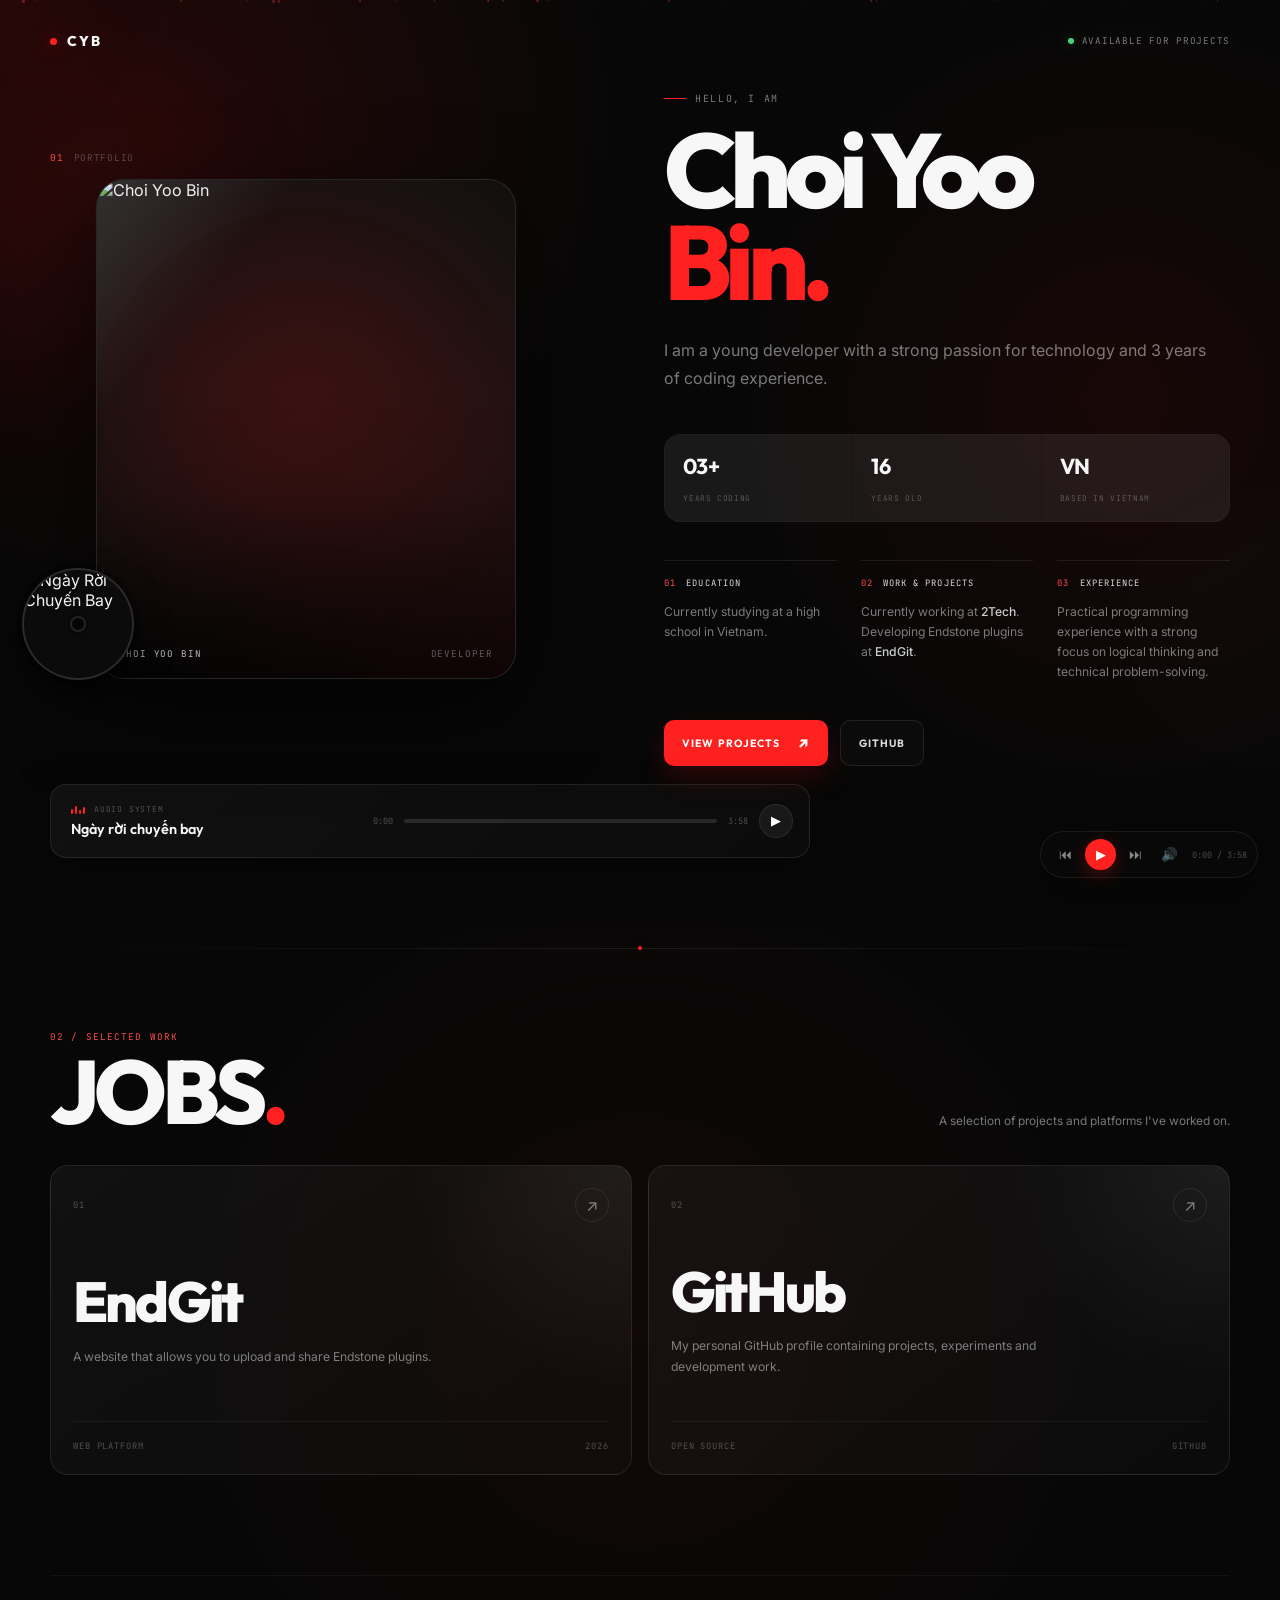
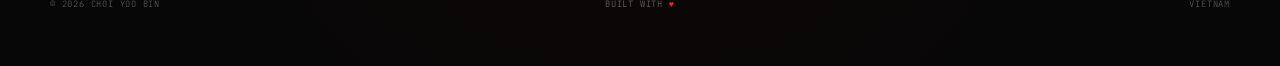
==== commit cc2ec43b: "Update index.html" ====
--- a/index.html
+++ b/index.html
@@ -1,4 +1,3 @@
-```html
 <!DOCTYPE html>
 <html lang="vi">
 <head>
@@ -518,4 +517,3 @@
 
 </body>
 </html>
-```
--- a/style.css
+++ b/style.css
@@ -1,26 +1,44 @@
-/* ==========================================
-   FONTS
-   ========================================== */
-@import url('https://fonts.googleapis.com/css2?family=UnifrakturMaguntia&family=Inter:wght@300;400;500;600;700&family=Outfit:wght@400;500;600;700;800&family=JetBrains+Mono:wght@400;500&display=swap');
-
-/* ==========================================
-   CSS VARIABLES
-   ========================================== */
+/* =========================================================
+   CHOI YOO BIN — PREMIUM DARK / RED PORTFOLIO
+   ========================================================= */
+
+@import url('https://fonts.googleapis.com/css2?family=Inter:wght@300;400;500;600;700&family=Outfit:wght@400;500;600;700;800;900&family=JetBrains+Mono:wght@400;500&display=swap');
+
 :root {
-  --bg-dark: #0a0000;
-  --text-primary: #ffffff;
-  --text-secondary: rgba(255, 255, 255, 0.85);
-  --text-muted: rgba(255, 255, 255, 0.5);
-  --accent-red: #cc0000;
-}
-
-/* ==========================================
+  --bg: #070707;
+  --bg-soft: #0c0c0c;
+  --surface: rgba(255, 255, 255, 0.035);
+  --surface-strong: rgba(255, 255, 255, 0.055);
+  --line: rgba(255, 255, 255, 0.085);
+  --line-soft: rgba(255, 255, 255, 0.05);
+
+  --white: #f7f7f7;
+  --text: rgba(247, 247, 247, 0.88);
+  --muted: rgba(247, 247, 247, 0.48);
+  --subtle: rgba(247, 247, 247, 0.28);
+
+  --red: #ff2020;
+  --red-soft: #ff4d4d;
+  --red-deep: #a50000;
+
+  --shadow: 0 30px 80px rgba(0, 0, 0, 0.55);
+
+  --radius-lg: 28px;
+  --radius-md: 18px;
+  --radius-sm: 12px;
+}
+
+
+/* =========================================================
    RESET
-   ========================================== */
-*, *::before, *::after {
+   ========================================================= */
+
+*,
+*::before,
+*::after {
+  box-sizing: border-box;
   margin: 0;
   padding: 0;
-  box-sizing: border-box;
 }
 
 html {
@@ -29,27 +47,71 @@
 }
 
 body {
-  font-family: 'Inter', -apple-system, BlinkMacSystemFont, sans-serif;
-  color: var(--text-primary);
   min-height: 100vh;
   overflow-x: hidden;
+
+  background:
+    radial-gradient(circle at 12% 8%, rgba(255, 24, 24, 0.12), transparent 25%),
+    radial-gradient(circle at 88% 24%, rgba(255, 0, 0, 0.07), transparent 24%),
+    radial-gradient(circle at 50% 80%, rgba(255, 20, 20, 0.04), transparent 35%),
+    var(--bg);
+
+  color: var(--white);
+  font-family: 'Inter', -apple-system, BlinkMacSystemFont, 'Segoe UI', sans-serif;
   -webkit-font-smoothing: antialiased;
-  background: linear-gradient(180deg, 
-    #dd0000 0%, 
-    #bb0000 10%, 
-    #880000 22%, 
-    #550000 35%, 
-    #2a0000 50%, 
-    #150000 65%, 
-    #0a0000 80%, 
-    #050000 100%
-  );
-  background-attachment: fixed;
-}
-
-/* ==========================================
+  text-rendering: optimizeLegibility;
+}
+
+body::before {
+  content: '';
+  position: fixed;
+  inset: 0;
+  pointer-events: none;
+  z-index: 0;
+
+  background-image:
+    linear-gradient(rgba(255,255,255,0.022) 1px, transparent 1px),
+    linear-gradient(90deg, rgba(255,255,255,0.022) 1px, transparent 1px);
+
+  background-size: 80px 80px;
+  mask-image: linear-gradient(to bottom, black, transparent 78%);
+  opacity: 0.35;
+}
+
+
+/* =========================================================
+   AMBIENT LIGHT
+   ========================================================= */
+
+.ambient {
+  position: fixed;
+  pointer-events: none;
+  z-index: 0;
+  filter: blur(90px);
+  border-radius: 999px;
+}
+
+.ambient-red {
+  width: 280px;
+  height: 280px;
+  top: 8%;
+  left: -120px;
+  background: rgba(255, 16, 16, 0.08);
+}
+
+.ambient-white {
+  width: 220px;
+  height: 220px;
+  right: -90px;
+  bottom: 18%;
+  background: rgba(255, 255, 255, 0.025);
+}
+
+
+/* =========================================================
    PARTICLES
-   ========================================== */
+   ========================================================= */
+
 .particles-container {
   position: fixed;
   inset: 0;
@@ -61,46 +123,70 @@
   position: absolute;
   width: 2px;
   height: 2px;
-  background: rgba(255, 100, 100, 0.35);
   border-radius: 50%;
+  background: rgba(255, 70, 70, 0.32);
   animation: particle-float linear infinite;
 }
 
 @keyframes particle-float {
-  0% { transform: translateY(100vh) scale(0); opacity: 0; }
-  10% { opacity: 0.5; }
-  90% { opacity: 0.5; }
-  100% { transform: translateY(-10vh) scale(1); opacity: 0; }
-}
-
-/* ==========================================
-   CURSOR GLOW
-   ========================================== */
+  0% {
+    transform: translateY(100vh) scale(0);
+    opacity: 0;
+  }
+  10% {
+    opacity: 0.45;
+  }
+  90% {
+    opacity: 0.45;
+  }
+  100% {
+    transform: translateY(-10vh) scale(1);
+    opacity: 0;
+  }
+}
+
+
+/* =========================================================
+   CURSOR
+   ========================================================= */
+
 .cursor-glow {
   position: fixed;
-  width: 250px;
-  height: 250px;
-  border-radius: 50%;
-  background: radial-gradient(circle, rgba(255, 50, 50, 0.06) 0%, transparent 70%);
+  width: 300px;
+  height: 300px;
+  z-index: 3;
   pointer-events: none;
-  z-index: 3;
   transform: translate(-50%, -50%);
-}
-
-/* ==========================================
+
+  background: radial-gradient(
+    circle,
+    rgba(255, 35, 35, 0.055) 0%,
+    rgba(255, 35, 35, 0.018) 35%,
+    transparent 72%
+  );
+}
+
+
+/* =========================================================
    LOADING
-   ========================================== */
+   ========================================================= */
+
 .loading-screen {
   position: fixed;
   inset: 0;
-  background: #0a0000;
   z-index: 9999;
+
   display: flex;
   align-items: center;
   justify-content: center;
   flex-direction: column;
-  gap: 20px;
-  transition: opacity 0.6s ease, visibility 0.6s ease;
+  gap: 18px;
+
+  background: #050505;
+
+  transition:
+    opacity 0.65s ease,
+    visibility 0.65s ease;
 }
 
 .loading-screen.hidden {
@@ -109,101 +195,292 @@
 }
 
 .loading-spinner {
-  width: 44px;
-  height: 44px;
-  border: 3px solid rgba(204, 0, 0, 0.2);
-  border-top-color: #cc0000;
+  position: relative;
+  width: 46px;
+  height: 46px;
   border-radius: 50%;
+  border: 1px solid rgba(255,255,255,0.12);
+  border-top-color: var(--red);
+
   animation: spin 0.8s linear infinite;
 }
 
+.loading-spinner::after {
+  content: '';
+  position: absolute;
+  inset: 7px;
+  border-radius: 50%;
+  border: 1px solid rgba(255,255,255,0.05);
+}
+
 @keyframes spin {
-  to { transform: rotate(360deg); }
+  to {
+    transform: rotate(360deg);
+  }
 }
 
 .loading-text {
-  font-family: 'Outfit', sans-serif;
-  font-size: 0.8rem;
-  color: var(--text-muted);
-  letter-spacing: 3px;
-  text-transform: uppercase;
-}
-
-/* ==========================================
-   MAIN CONTENT
-   ========================================== */
+  font-family: 'JetBrains Mono', monospace;
+  font-size: 0.68rem;
+  letter-spacing: 0.22em;
+  color: var(--muted);
+}
+
+
+/* =========================================================
+   MAIN
+   ========================================================= */
+
 .main-content {
   position: relative;
   z-index: 10;
-  max-width: 700px;
+
+  width: min(1180px, calc(100% - 48px));
   margin: 0 auto;
-  padding: 40px 28px 60px;
-}
-
-/* ==========================================
-   HERO SECTION
-   ========================================== */
+  padding: 28px 0 48px;
+}
+
+
+/* =========================================================
+   TOPBAR
+   ========================================================= */
+
+.topbar {
+  display: flex;
+  align-items: center;
+  justify-content: space-between;
+
+  padding: 4px 0 42px;
+}
+
+.brand {
+  display: inline-flex;
+  align-items: center;
+  gap: 10px;
+
+  font-family: 'Outfit', sans-serif;
+  font-weight: 800;
+  font-size: 0.88rem;
+  letter-spacing: 0.14em;
+}
+
+.brand-dot {
+  width: 7px;
+  height: 7px;
+  border-radius: 50%;
+  background: var(--red);
+  box-shadow: 0 0 18px rgba(255, 30, 30, 0.6);
+}
+
+.nav-status {
+  display: flex;
+  align-items: center;
+  gap: 8px;
+
+  font-family: 'JetBrains Mono', monospace;
+  font-size: 0.58rem;
+  color: var(--muted);
+  letter-spacing: 0.08em;
+}
+
+.status-dot {
+  width: 6px;
+  height: 6px;
+  border-radius: 50%;
+  background: #49d17c;
+  box-shadow: 0 0 12px rgba(73, 209, 124, 0.45);
+}
+
+
+/* =========================================================
+   HERO
+   ========================================================= */
+
 .hero-section {
-  display: flex;
-  gap: 20px;
-  align-items: flex-start;
-  margin-bottom: 0;
+  display: grid;
+  grid-template-columns: minmax(360px, 0.95fr) minmax(440px, 1.05fr);
+  gap: clamp(48px, 8vw, 108px);
+  align-items: center;
+
+  min-height: 650px;
+
   opacity: 0;
-  transform: translateY(20px);
-  animation: fadeInUp 0.7s ease 0.3s forwards;
+  transform: translateY(24px);
+
+  animation: fadeInUp 0.8s cubic-bezier(.2,.8,.2,1) 0.2s forwards;
 }
 
 @keyframes fadeInUp {
-  to { opacity: 1; transform: translateY(0); }
-}
-
-/* ==========================================
-   PROFILE COLUMN (image + disc overlay)
-   ========================================== */
-.profile-col {
-  flex-shrink: 0;
+  to {
+    opacity: 1;
+    transform: translateY(0);
+  }
+}
+
+
+/* =========================================================
+   HERO VISUAL
+   ========================================================= */
+
+.hero-visual {
   position: relative;
-  width: 180px;
-  /* Extra bottom space for disc overlap */
-  padding-bottom: 40px;
-}
-
-.profile-image-container {
-  width: 180px;
-  height: 200px;
-  border-radius: 10px;
+  min-height: 570px;
+
+  display: flex;
+  align-items: center;
+  justify-content: center;
+}
+
+.visual-index {
+  position: absolute;
+  top: 8px;
+  left: 0;
+
+  display: flex;
+  gap: 10px;
+  align-items: center;
+
+  font-family: 'JetBrains Mono', monospace;
+  font-size: 0.58rem;
+  letter-spacing: 0.08em;
+  color: var(--subtle);
+}
+
+.visual-index span:first-child {
+  color: var(--red-soft);
+}
+
+
+/* =========================================================
+   PROFILE FRAME
+   ========================================================= */
+
+.profile-frame {
+  position: relative;
+  width: min(420px, 100%);
+  aspect-ratio: 0.84;
+  border-radius: var(--radius-lg);
   overflow: hidden;
-  background: #555;
-  border: 1px solid rgba(255, 255, 255, 0.08);
-  position: relative;
-  z-index: 2;
+
+  background: #111;
+  border: 1px solid var(--line);
+
+  box-shadow:
+    0 30px 90px rgba(0,0,0,0.62),
+    0 0 0 1px rgba(255,255,255,0.015);
+
+  isolation: isolate;
+}
+
+.profile-frame::before {
+  content: '';
+  position: absolute;
+  inset: 0;
+  z-index: 4;
+
+  background:
+    linear-gradient(
+      130deg,
+      rgba(255,255,255,0.14),
+      transparent 24%,
+      transparent 58%,
+      rgba(255,30,30,0.05)
+    );
+
+  pointer-events: none;
+}
+
+.profile-glow {
+  position: absolute;
+  inset: -30%;
+  z-index: -1;
+
+  background: radial-gradient(
+    circle,
+    rgba(255, 20, 20, 0.24),
+    transparent 58%
+  );
+
+  filter: blur(70px);
 }
 
 .profile-image {
   width: 100%;
   height: 100%;
   object-fit: cover;
-  transition: transform 0.5s ease;
-}
-
-.profile-image-container:hover .profile-image {
-  transform: scale(1.04);
-}
-
-/* ==========================================
-   DISC (vinyl record) - overlapping avatar
-   ========================================== */
+
+  filter:
+    saturate(0.88)
+    contrast(1.04)
+    brightness(0.94);
+
+  transform: scale(1.01);
+  transition:
+    transform 0.8s cubic-bezier(.2,.8,.2,1),
+    filter 0.5s ease;
+}
+
+.profile-frame:hover .profile-image {
+  transform: scale(1.045);
+  filter:
+    saturate(0.98)
+    contrast(1.05)
+    brightness(0.98);
+}
+
+.profile-overlay {
+  position: absolute;
+  inset: 0;
+  z-index: 2;
+
+  background:
+    linear-gradient(
+      to bottom,
+      transparent 40%,
+      rgba(0,0,0,0.12) 62%,
+      rgba(0,0,0,0.82) 100%
+    );
+}
+
+.profile-label {
+  position: absolute;
+  left: 22px;
+  right: 22px;
+  bottom: 18px;
+  z-index: 5;
+
+  display: flex;
+  justify-content: space-between;
+  align-items: end;
+  gap: 20px;
+
+  font-family: 'JetBrains Mono', monospace;
+  font-size: 0.58rem;
+  letter-spacing: 0.1em;
+  color: rgba(255,255,255,0.72);
+}
+
+.profile-label span:last-child {
+  color: rgba(255,255,255,0.34);
+}
+
+
+/* =========================================================
+   DISC
+   ========================================================= */
+
 .disc-wrapper {
   position: absolute;
-  bottom: 0;
-  left: -10px;
-  z-index: 5;
-  width: 70px;
-  height: 70px;
+  left: -28px;
+  bottom: 34px;
+  z-index: 7;
+
+  width: 112px;
+  height: 112px;
+
   cursor: pointer;
 }
 
-/* Pulse rings around disc */
 .disc-rings {
   position: absolute;
   inset: 0;
@@ -212,16 +489,18 @@
 
 .disc-ring {
   position: absolute;
-  inset: -6px;
+  inset: -8px;
+
   border-radius: 50%;
-  border: 1px solid rgba(255, 255, 255, 0.08);
+  border: 1px solid rgba(255,255,255,0.08);
+
   opacity: 0;
   transition: opacity 0.3s ease;
 }
 
 .disc-ring.ring-2 {
-  inset: -14px;
-  border-color: rgba(255, 255, 255, 0.04);
+  inset: -18px;
+  border-color: rgba(255,255,255,0.035);
 }
 
 .disc-wrapper:hover .disc-ring,
@@ -234,32 +513,48 @@
 }
 
 .disc-wrapper.playing .disc-ring.ring-2 {
-  animation: ring-pulse 2s ease-in-out infinite 0.5s;
+  animation: ring-pulse 2s ease-in-out infinite 0.45s;
 }
 
 @keyframes ring-pulse {
-  0%, 100% { opacity: 0.3; transform: scale(1); }
-  50% { opacity: 0.7; transform: scale(1.06); }
-}
-
-/* The disc itself */
+  0%, 100% {
+    opacity: 0.25;
+    transform: scale(1);
+  }
+  50% {
+    opacity: 0.8;
+    transform: scale(1.06);
+  }
+}
+
 .disc {
-  width: 70px;
-  height: 70px;
+  position: relative;
+  width: 112px;
+  height: 112px;
+  overflow: hidden;
+
   border-radius: 50%;
-  position: relative;
-  overflow: hidden;
-  border: 2px solid rgba(255, 255, 255, 0.15);
-  box-shadow: 0 4px 20px rgba(0, 0, 0, 0.5);
-  transition: box-shadow 0.4s ease;
+  border: 2px solid rgba(255,255,255,0.13);
+
+  background: #0b0b0b;
+
+  box-shadow:
+    0 18px 35px rgba(0,0,0,0.55),
+    0 0 0 5px rgba(0,0,0,0.28);
+
+  transition:
+    border-color 0.35s ease,
+    box-shadow 0.35s ease;
 }
 
 .disc-wrapper.playing .disc {
   animation: spin-disc 4s linear infinite;
-  border-color: rgba(255, 255, 255, 0.3);
-  box-shadow: 
-    0 0 20px rgba(230, 57, 70, 0.3),
-    0 0 40px rgba(230, 57, 70, 0.15);
+
+  border-color: rgba(255,255,255,0.27);
+
+  box-shadow:
+    0 18px 35px rgba(0,0,0,0.6),
+    0 0 35px rgba(255, 30, 30, 0.22);
 }
 
 @keyframes spin-disc {
@@ -273,130 +568,432 @@
   object-fit: cover;
 }
 
-/* Vinyl hole in center */
-.disc-hole {
-  position: absolute;
-  top: 50%;
-  left: 50%;
-  transform: translate(-50%, -50%);
-  width: 12px;
-  height: 12px;
-  background: #1a0000;
-  border-radius: 50%;
-  border: 2px solid rgba(255, 255, 255, 0.1);
-  z-index: 3;
-}
-
-/* Vinyl groove rings */
 .disc-grooves {
   position: absolute;
   inset: 0;
+  z-index: 2;
+
   border-radius: 50%;
-  background: 
-    radial-gradient(circle, 
-      transparent 18%, 
-      rgba(0, 0, 0, 0.15) 19%, 
+
+  background:
+    radial-gradient(
+      circle,
+      transparent 17%,
+      rgba(0,0,0,0.32) 18%,
       transparent 20%,
-      transparent 30%, 
-      rgba(0, 0, 0, 0.1) 31%, 
-      transparent 32%,
-      transparent 42%, 
-      rgba(0, 0, 0, 0.08) 43%, 
-      transparent 44%
+      transparent 30%,
+      rgba(0,0,0,0.24) 31%,
+      transparent 33%,
+      transparent 43%,
+      rgba(0,0,0,0.2) 44%,
+      transparent 46%,
+      transparent 56%,
+      rgba(0,0,0,0.18) 57%,
+      transparent 59%,
+      transparent 70%,
+      rgba(0,0,0,0.14) 71%,
+      transparent 73%
     );
-  z-index: 2;
+
   pointer-events: none;
 }
 
-/* ==========================================
+.disc-hole {
+  position: absolute;
+  left: 50%;
+  top: 50%;
+  z-index: 4;
+
+  width: 16px;
+  height: 16px;
+
+  transform: translate(-50%, -50%);
+  border-radius: 50%;
+
+  background: rgba(5,5,5,0.92);
+  border: 2px solid rgba(255,255,255,0.12);
+  box-shadow: 0 0 0 3px rgba(0,0,0,0.24);
+}
+
+.disc-caption {
+  position: absolute;
+  left: 126px;
+  top: 50%;
+  transform: translateY(-50%);
+
+  min-width: 160px;
+
+  display: flex;
+  flex-direction: column;
+  gap: 4px;
+
+  opacity: 0;
+  pointer-events: none;
+  transition:
+    opacity 0.3s ease,
+    transform 0.3s ease;
+
+  transform: translate(8px, -50%);
+}
+
+.disc-wrapper:hover .disc-caption,
+.disc-wrapper.playing .disc-caption {
+  opacity: 1;
+  transform: translate(0, -50%);
+}
+
+.disc-caption span {
+  font-family: 'JetBrains Mono', monospace;
+  font-size: 0.52rem;
+  letter-spacing: 0.11em;
+  color: var(--red-soft);
+}
+
+.disc-caption strong {
+  font-family: 'Outfit', sans-serif;
+  font-size: 0.8rem;
+  font-weight: 600;
+  color: var(--text);
+}
+
+
+/* =========================================================
    HERO INFO
-   ========================================== */
+   ========================================================= */
+
 .hero-info {
-  flex: 1;
   min-width: 0;
 }
 
-.hero-greeting {
-  font-family: 'UnifrakturMaguntia', serif;
-  font-size: 1.75rem;
-  color: #ffffff;
-  line-height: 1.15;
-}
-
-.hero-name {
-  font-family: 'UnifrakturMaguntia', serif;
-  font-size: 1.75rem;
-  color: #ffffff;
-  line-height: 1.15;
+.hero-eyebrow {
+  display: flex;
+  align-items: center;
+  gap: 9px;
+
+  margin-bottom: 18px;
+
+  font-family: 'JetBrains Mono', monospace;
+  font-size: 0.62rem;
+  letter-spacing: 0.16em;
+  color: var(--muted);
+}
+
+.hero-eyebrow > span {
+  width: 22px;
+  height: 1px;
+  background: var(--red);
+  box-shadow: 0 0 12px rgba(255,30,30,0.35);
+}
+
+.hero-title {
+  max-width: 720px;
+
+  font-family: 'Outfit', sans-serif;
+  font-size: clamp(4.3rem, 8.2vw, 7.4rem);
+  line-height: 0.88;
+  letter-spacing: -0.065em;
+  font-weight: 800;
+}
+
+.hero-title em {
+  color: var(--red);
+  font-style: normal;
 }
 
 .hero-bio {
-  font-size: 0.77rem;
-  line-height: 1.55;
-  color: var(--text-secondary);
-  margin-top: 5px;
-  margin-bottom: 2px;
-}
-
-.hero-detail-label {
-  font-size: 0.77rem;
-  font-weight: 600;
-  color: var(--text-secondary);
-  margin-top: 2px;
-}
-
-.hero-list {
-  list-style: disc;
-  padding-left: 18px;
-  margin: 0;
-}
-
-.hero-list li {
+  max-width: 550px;
+
+  margin-top: 28px;
+
+  font-size: 1rem;
+  line-height: 1.75;
+  color: var(--muted);
+}
+
+
+/* =========================================================
+   HERO META
+   ========================================================= */
+
+.hero-meta {
+  display: grid;
+  grid-template-columns: repeat(3, minmax(0, 1fr));
+  gap: 1px;
+
+  margin-top: 42px;
+
+  border: 1px solid var(--line-soft);
+  border-radius: 16px;
+  overflow: hidden;
+
+  background: var(--line-soft);
+}
+
+.meta-item {
+  min-height: 86px;
+  padding: 17px 18px;
+
+  display: flex;
+  flex-direction: column;
+  justify-content: space-between;
+
+  background: rgba(255,255,255,0.025);
+}
+
+.meta-number {
+  font-family: 'Outfit', sans-serif;
+  font-size: 1.35rem;
+  font-weight: 700;
+  letter-spacing: -0.04em;
+}
+
+.meta-label {
+  font-family: 'JetBrains Mono', monospace;
+  font-size: 0.49rem;
+  line-height: 1.35;
+  letter-spacing: 0.08em;
+  color: var(--subtle);
+}
+
+
+/* =========================================================
+   INFO GRID
+   ========================================================= */
+
+.info-grid {
+  margin-top: 38px;
+
+  display: grid;
+  grid-template-columns: repeat(3, minmax(0, 1fr));
+  gap: 24px;
+}
+
+.info-block {
+  position: relative;
+  padding-top: 16px;
+  border-top: 1px solid var(--line);
+}
+
+.info-label {
+  display: flex;
+  gap: 10px;
+  align-items: center;
+
+  font-family: 'JetBrains Mono', monospace;
+  font-size: 0.55rem;
+  letter-spacing: 0.12em;
+  color: var(--text);
+}
+
+.info-label span {
+  color: var(--red-soft);
+}
+
+.info-block p {
+  margin-top: 13px;
+
   font-size: 0.76rem;
-  color: var(--text-secondary);
-  line-height: 1.4;
-}
-
-/* ==========================================
-   MUSIC PLAYER AREA - below disc
-   ========================================== */
+  line-height: 1.65;
+  color: var(--muted);
+}
+
+.info-block strong {
+  color: rgba(255,255,255,0.8);
+  font-weight: 500;
+}
+
+
+/* =========================================================
+   HERO ACTIONS
+   ========================================================= */
+
+.hero-actions {
+  display: flex;
+  align-items: center;
+  gap: 12px;
+
+  margin-top: 38px;
+}
+
+.primary-btn,
+.secondary-btn {
+  min-height: 46px;
+
+  display: inline-flex;
+  align-items: center;
+  justify-content: center;
+  gap: 18px;
+
+  padding: 0 18px;
+
+  text-decoration: none;
+
+  font-family: 'Outfit', sans-serif;
+  font-size: 0.66rem;
+  font-weight: 700;
+  letter-spacing: 0.1em;
+
+  border-radius: 10px;
+
+  transition:
+    transform 0.25s ease,
+    background 0.25s ease,
+    border-color 0.25s ease,
+    color 0.25s ease;
+}
+
+.primary-btn {
+  color: #fff;
+  background: var(--red);
+  box-shadow: 0 12px 28px rgba(255, 20, 20, 0.16);
+}
+
+.primary-btn:hover {
+  transform: translateY(-2px);
+  background: #ff2e2e;
+}
+
+.primary-btn .arrow {
+  font-size: 1rem;
+  line-height: 1;
+}
+
+.secondary-btn {
+  color: var(--text);
+  border: 1px solid var(--line);
+  background: rgba(255,255,255,0.02);
+}
+
+.secondary-btn:hover {
+  transform: translateY(-2px);
+  color: #fff;
+  border-color: rgba(255,255,255,0.18);
+  background: rgba(255,255,255,0.045);
+}
+
+
+/* =========================================================
+   MUSIC PLAYER
+   ========================================================= */
+
 .music-player-area {
-  padding-left: 20px;
-  margin-top: -8px;
+  margin-top: 18px;
+
   opacity: 0;
   transform: translateY(15px);
-  animation: fadeInUp 0.7s ease 0.55s forwards;
+
+  animation:
+    fadeInUp 0.7s ease 0.55s forwards;
 }
 
 .music-player-inner {
-  display: flex;
-  flex-direction: column;
-  gap: 3px;
-  max-width: 220px;
+  width: min(760px, 100%);
+  min-height: 74px;
+
+  display: flex;
+  align-items: center;
+  justify-content: space-between;
+  gap: 32px;
+
+  padding: 14px 16px 14px 20px;
+
+  border: 1px solid var(--line);
+  border-radius: 16px;
+
+  background:
+    linear-gradient(
+      135deg,
+      rgba(255,255,255,0.045),
+      rgba(255,255,255,0.018)
+    );
+
+  backdrop-filter: blur(24px);
+  -webkit-backdrop-filter: blur(24px);
+
+  box-shadow: 0 20px 50px rgba(0,0,0,0.25);
+}
+
+.music-left {
+  min-width: 0;
+}
+
+.music-status {
+  display: flex;
+  align-items: center;
+  gap: 9px;
+
+  margin-bottom: 6px;
+
+  font-family: 'JetBrains Mono', monospace;
+  font-size: 0.5rem;
+  letter-spacing: 0.1em;
+  color: var(--subtle);
+}
+
+.equalizer {
+  height: 10px;
+  display: flex;
+  align-items: end;
+  gap: 2px;
+}
+
+.equalizer i {
+  display: block;
+  width: 2px;
+  height: 5px;
+  border-radius: 2px;
+  background: var(--red);
+}
+
+.equalizer i:nth-child(2) {
+  height: 8px;
+}
+
+.equalizer i:nth-child(3) {
+  height: 4px;
+}
+
+.equalizer i:nth-child(4) {
+  height: 7px;
+}
+
+.disc-wrapper.playing ~ .music-player-area .equalizer i {
+  animation: equalize 0.8s ease-in-out infinite alternate;
+}
+
+@keyframes equalize {
+  from { transform: scaleY(0.55); }
+  to { transform: scaleY(1.1); }
 }
 
 .song-title {
+  overflow: hidden;
+  text-overflow: ellipsis;
+  white-space: nowrap;
+
   font-family: 'Outfit', sans-serif;
-  font-size: 0.85rem;
-  font-weight: 700;
-  color: var(--text-primary);
-  white-space: nowrap;
-}
-
-.progress-row {
-  display: flex;
-  align-items: center;
-  gap: 8px;
+  font-size: 0.9rem;
+  font-weight: 600;
+  color: var(--white);
+}
+
+.music-controls {
+  display: flex;
+  align-items: center;
+  gap: 11px;
+
+  flex: 1;
+  max-width: 420px;
 }
 
 .progress-bar-wrapper {
-  width: 110px;
-  height: 3px;
-  background: rgba(255, 255, 255, 0.15);
-  border-radius: 3px;
+  position: relative;
+  width: 100%;
+  height: 4px;
+
   cursor: pointer;
-  position: relative;
-  flex-shrink: 0;
+  border-radius: 10px;
+  background: rgba(255,255,255,0.11);
 }
 
 .progress-bar-wrapper:hover {
@@ -404,12 +1001,14 @@
 }
 
 .progress-bar-fill {
+  width: 0;
   height: 100%;
-  background: #ffffff;
-  border-radius: 3px;
-  width: 0%;
+  position: relative;
+
+  border-radius: 10px;
+  background: linear-gradient(90deg, #fff, #ff4a4a);
+
   transition: width 0.1s linear;
-  position: relative;
 }
 
 .progress-bar-fill::after {
@@ -417,11 +1016,19 @@
   position: absolute;
   right: -4px;
   top: 50%;
-  transform: translateY(-50%) scale(0);
-  width: 10px;
-  height: 10px;
+
+  width: 9px;
+  height: 9px;
+
+  border-radius: 50%;
   background: #fff;
-  border-radius: 50%;
+
+  transform:
+    translateY(-50%)
+    scale(0);
+
+  box-shadow: 0 0 10px rgba(255,255,255,0.35);
+
   transition: transform 0.2s ease;
 }
 
@@ -430,239 +1037,320 @@
 }
 
 .play-btn-small {
-  background: none;
-  border: none;
-  color: #ffffff;
+  width: 34px;
+  height: 34px;
+  flex: 0 0 34px;
+
+  display: inline-flex;
+  align-items: center;
+  justify-content: center;
+
   cursor: pointer;
-  font-size: 0.85rem;
-  padding: 2px;
-  line-height: 1;
-  transition: transform 0.2s ease, color 0.2s ease;
+
+  border: 1px solid rgba(255,255,255,0.08);
+  border-radius: 50%;
+
+  color: #fff;
+  background: rgba(255,255,255,0.055);
+
+  transition:
+    transform 0.2s ease,
+    background 0.2s ease,
+    border-color 0.2s ease;
 }
 
 .play-btn-small:hover {
-  transform: scale(1.25);
-  color: #ff6666;
-}
-
-/* ==========================================
-   FLOATING CONTROLS (bottom-right)
-   ========================================== */
-.hidden-controls {
-  position: fixed;
-  bottom: 20px;
-  right: 20px;
-  z-index: 100;
-  display: flex;
-  align-items: center;
-  gap: 6px;
-  background: rgba(0, 0, 0, 0.75);
-  backdrop-filter: blur(14px);
-  padding: 8px 14px;
-  border-radius: 30px;
-  border: 1px solid rgba(255, 255, 255, 0.06);
-  opacity: 0;
-  transform: translateY(10px);
-  animation: fadeInUp 0.5s ease 1.2s forwards;
-}
-
-.ctrl-btn {
-  background: none;
-  border: none;
-  color: rgba(255, 255, 255, 0.55);
-  cursor: pointer;
-  padding: 6px;
-  border-radius: 50%;
-  transition: all 0.2s ease;
-  font-size: 0.8rem;
-  display: flex;
-  align-items: center;
-  justify-content: center;
-}
-
-.ctrl-btn:hover {
-  color: #ffffff;
-  background: rgba(255, 255, 255, 0.08);
-}
-
-.ctrl-btn.play-main {
-  width: 32px;
-  height: 32px;
-  background: linear-gradient(135deg, #cc0000, #ff3333);
-  color: #fff;
-  border-radius: 50%;
-  box-shadow: 0 2px 10px rgba(204, 0, 0, 0.4);
-}
-
-.ctrl-btn.play-main:hover {
-  transform: scale(1.1);
-  background: linear-gradient(135deg, #cc0000, #ff3333);
-}
-
-.volume-mini-wrapper {
-  display: flex;
-  align-items: center;
-  gap: 4px;
-}
-
-.volume-slider {
-  -webkit-appearance: none;
-  appearance: none;
-  width: 0;
-  height: 3px;
-  background: rgba(255, 255, 255, 0.12);
-  border-radius: 3px;
-  outline: none;
-  cursor: pointer;
-  opacity: 0;
-  transition: width 0.3s ease, opacity 0.3s ease;
-}
-
-.volume-mini-wrapper:hover .volume-slider {
-  width: 55px;
-  opacity: 1;
-}
-
-.volume-slider::-webkit-slider-thumb {
-  -webkit-appearance: none;
-  width: 8px;
-  height: 8px;
-  background: #cc0000;
-  border-radius: 50%;
-  cursor: pointer;
+  transform: scale(1.07);
+  border-color: rgba(255,255,255,0.18);
+  background: rgba(255,255,255,0.1);
 }
 
 .time-display {
+  flex: 0 0 auto;
+
   font-family: 'JetBrains Mono', monospace;
-  font-size: 0.6rem;
-  color: var(--text-muted);
-}
-
-/* ==========================================
+  font-size: 0.54rem;
+  color: var(--subtle);
+}
+
+
+/* =========================================================
    DIVIDER
-   ========================================== */
+   ========================================================= */
+
 .section-divider {
+  position: relative;
+
   width: 100%;
   height: 1px;
-  background: linear-gradient(90deg, transparent, rgba(255, 255, 255, 0.06), transparent);
-  margin: 50px 0 36px;
-}
-
-/* ==========================================
-   JOBS SECTION
-   ========================================== */
+
+  margin: 90px 0 82px;
+
+  background: linear-gradient(
+    90deg,
+    transparent,
+    var(--line),
+    transparent
+  );
+}
+
+.section-divider span {
+  position: absolute;
+  left: 50%;
+  top: 50%;
+
+  width: 4px;
+  height: 4px;
+
+  transform: translate(-50%, -50%);
+  border-radius: 50%;
+
+  background: var(--red);
+  box-shadow: 0 0 15px rgba(255,25,25,0.4);
+}
+
+
+/* =========================================================
+   JOBS
+   ========================================================= */
+
 .jobs-section {
   opacity: 0;
   transform: translateY(20px);
-  animation: fadeInUp 0.7s ease 0.8s forwards;
+
+  animation: fadeInUp 0.8s ease 0.72s forwards;
+}
+
+.section-top {
+  display: flex;
+  align-items: end;
+  justify-content: space-between;
+  gap: 30px;
+  margin-bottom: 34px;
+}
+
+.section-index {
+  margin-bottom: 9px;
+
+  font-family: 'JetBrains Mono', monospace;
+  font-size: 0.58rem;
+  letter-spacing: 0.12em;
+  color: var(--red-soft);
 }
 
 .section-heading {
   font-family: 'Outfit', sans-serif;
-  font-size: 2rem;
+  font-size: clamp(3rem, 7vw, 5.8rem);
+  line-height: 0.88;
+  letter-spacing: -0.055em;
   font-weight: 800;
-  text-align: center;
-  margin-bottom: 22px;
-  color: #ffffff;
-  letter-spacing: 4px;
-  text-transform: uppercase;
-}
+}
+
+.section-heading span {
+  color: var(--red);
+}
+
+.section-description {
+  max-width: 300px;
+
+  font-size: 0.74rem;
+  line-height: 1.7;
+  color: var(--muted);
+}
+
+
+/* =========================================================
+   JOB CARDS
+   ========================================================= */
 
 .job-cards {
+  display: grid;
+  grid-template-columns: repeat(2, minmax(0, 1fr));
+  gap: 16px;
+}
+
+.job-card {
+  position: relative;
+
+  min-height: 310px;
+
   display: flex;
   flex-direction: column;
-  gap: 10px;
-}
-
-.job-card {
-  display: flex;
-  align-items: center;
-  gap: 14px;
-  padding: 14px 18px;
-  background: rgba(15, 3, 3, 0.55);
-  border: 1px solid rgba(255, 255, 255, 0.05);
-  border-radius: 10px;
-  cursor: pointer;
-  transition: all 0.35s ease;
+  justify-content: space-between;
+
+  overflow: hidden;
+
+  padding: 22px;
+
+  color: inherit;
   text-decoration: none;
-  color: inherit;
-  position: relative;
-  overflow: hidden;
+
+  border-radius: var(--radius-md);
+  border: 1px solid var(--line);
+
+  background:
+    radial-gradient(
+      circle at 100% 0%,
+      rgba(255,255,255,0.06),
+      transparent 34%
+    ),
+    linear-gradient(
+      145deg,
+      rgba(255,255,255,0.045),
+      rgba(255,255,255,0.018)
+    );
+
+  transition:
+    transform 0.45s cubic-bezier(.2,.8,.2,1),
+    border-color 0.35s ease,
+    background 0.35s ease,
+    box-shadow 0.45s ease;
+}
+
+.job-card::before {
+  content: '';
+
+  position: absolute;
+  inset: 0;
+
+  background:
+    linear-gradient(
+      120deg,
+      transparent 35%,
+      rgba(255,30,30,0.06),
+      transparent 68%
+    );
+
+  opacity: 0;
+  transform: translateX(-15%);
+  transition:
+    opacity 0.45s ease,
+    transform 0.65s ease;
 }
 
 .job-card::after {
   content: '';
+
   position: absolute;
   left: 0;
+  right: 0;
   top: 0;
-  bottom: 0;
-  width: 3px;
-  background: #cc0000;
+
+  height: 1px;
+
+  background: linear-gradient(
+    90deg,
+    transparent,
+    rgba(255, 50, 50, 0.65),
+    transparent
+  );
+
   opacity: 0;
-  transition: opacity 0.3s ease;
+  transition: opacity 0.35s ease;
 }
 
 .job-card:hover {
-  background: rgba(30, 8, 8, 0.7);
-  border-color: rgba(204, 0, 0, 0.12);
-  transform: translateX(5px);
+  transform: translateY(-6px);
+
+  border-color: rgba(255,255,255,0.14);
+
+  box-shadow:
+    0 30px 70px rgba(0,0,0,0.36),
+    0 0 40px rgba(255,20,20,0.045);
+}
+
+.job-card:hover::before {
+  opacity: 1;
+  transform: translateX(10%);
 }
 
 .job-card:hover::after {
   opacity: 1;
 }
 
+.job-card-top,
+.job-card-footer {
+  position: relative;
+  z-index: 2;
+
+  display: flex;
+  justify-content: space-between;
+  align-items: center;
+}
+
+.project-number,
+.job-card-footer {
+  font-family: 'JetBrains Mono', monospace;
+  font-size: 0.55rem;
+  letter-spacing: 0.1em;
+  color: var(--subtle);
+}
+
+.project-arrow {
+  width: 34px;
+  height: 34px;
+
+  display: inline-flex;
+  align-items: center;
+  justify-content: center;
+
+  border-radius: 50%;
+  border: 1px solid var(--line);
+
+  font-size: 1rem;
+  color: var(--muted);
+
+  transition:
+    transform 0.25s ease,
+    color 0.25s ease,
+    border-color 0.25s ease;
+}
+
+.job-card:hover .project-arrow {
+  transform: translate(2px, -2px);
+  color: #fff;
+  border-color: rgba(255,255,255,0.2);
+}
+
+.job-card-content {
+  position: relative;
+  z-index: 2;
+}
+
 .job-card-logo {
   font-family: 'Outfit', sans-serif;
-  font-size: 1rem;
+  font-size: clamp(2.2rem, 4.4vw, 4rem);
+  line-height: 0.95;
+  letter-spacing: -0.05em;
   font-weight: 800;
-  color: #ffffff;
-  min-width: 70px;
-  flex-shrink: 0;
 }
 
 .job-card-desc {
-  font-size: 0.84rem;
-  color: var(--text-secondary);
-  line-height: 1.4;
-  flex: 1;
-}
-
-/* ==========================================
-   FOOTER
-   ========================================== */
-.footer {
-  text-align: center;
-  padding: 36px 0 16px;
-  opacity: 0;
-  animation: fadeInUp 0.7s ease 1s forwards;
-}
-
-.footer-text {
-  font-size: 0.68rem;
-  color: var(--text-muted);
-  letter-spacing: 2px;
-  text-transform: uppercase;
-}
-
-.footer-heart {
-  color: #cc0000;
-  display: inline-block;
-  animation: heartbeat 1.5s ease-in-out infinite;
-}
-
-@keyframes heartbeat {
-  0%, 100% { transform: scale(1); }
-  50% { transform: scale(1.2); }
-}
-
-/* ==========================================
-   SCROLL REVEAL
-   ========================================== */
+  max-width: 390px;
+
+  margin-top: 18px;
+
+  font-size: 0.76rem;
+  line-height: 1.7;
+  color: var(--muted);
+}
+
+.job-card-footer {
+  padding-top: 18px;
+  border-top: 1px solid var(--line-soft);
+}
+
+
+/* =========================================================
+   REVEAL
+   ========================================================= */
+
 .reveal {
   opacity: 0;
-  transform: translateY(18px);
-  transition: all 0.6s ease;
+  transform: translateY(20px);
+  transition:
+    opacity 0.65s ease,
+    transform 0.65s cubic-bezier(.2,.8,.2,1);
 }
 
 .reveal.visible {
@@ -670,48 +1358,412 @@
   transform: translateY(0);
 }
 
-/* ==========================================
-   RESPONSIVE
-   ========================================== */
+
+/* =========================================================
+   FOOTER
+   ========================================================= */
+
+.footer {
+  display: grid;
+  grid-template-columns: 1fr auto 1fr;
+  align-items: center;
+
+  margin-top: 100px;
+  padding: 22px 0 8px;
+
+  border-top: 1px solid var(--line-soft);
+
+  opacity: 0;
+  animation: fadeInUp 0.7s ease 1s forwards;
+
+  font-family: 'JetBrains Mono', monospace;
+  font-size: 0.55rem;
+  letter-spacing: 0.09em;
+  color: var(--subtle);
+}
+
+.footer-center {
+  color: rgba(255,255,255,0.32);
+}
+
+.footer-center span {
+  color: var(--red);
+  animation: heartbeat 1.5s ease-in-out infinite;
+}
+
+.footer-right {
+  text-align: right;
+}
+
+@keyframes heartbeat {
+  0%, 100% {
+    transform: scale(1);
+  }
+  50% {
+    transform: scale(1.18);
+  }
+}
+
+
+/* =========================================================
+   FLOATING CONTROLS
+   ========================================================= */
+
+.hidden-controls {
+  position: fixed;
+  right: 22px;
+  bottom: 22px;
+  z-index: 100;
+
+  display: flex;
+  align-items: center;
+  gap: 5px;
+
+  padding: 7px 10px;
+
+  border: 1px solid rgba(255,255,255,0.08);
+  border-radius: 999px;
+
+  background: rgba(9,9,9,0.78);
+  backdrop-filter: blur(20px);
+  -webkit-backdrop-filter: blur(20px);
+
+  box-shadow: 0 20px 45px rgba(0,0,0,0.4);
+
+  opacity: 0;
+  transform: translateY(10px);
+
+  animation: fadeInUp 0.5s ease 1.2s forwards;
+}
+
+.ctrl-btn {
+  width: 29px;
+  height: 29px;
+  padding: 0;
+
+  display: inline-flex;
+  align-items: center;
+  justify-content: center;
+
+  cursor: pointer;
+
+  border: 0;
+  border-radius: 50%;
+
+  color: rgba(255,255,255,0.52);
+  background: transparent;
+
+  transition:
+    color 0.2s ease,
+    background 0.2s ease,
+    transform 0.2s ease;
+}
+
+.ctrl-btn:hover {
+  color: #fff;
+  background: rgba(255,255,255,0.07);
+}
+
+.ctrl-btn.play-main {
+  width: 31px;
+  height: 31px;
+
+  color: #fff;
+  background: var(--red);
+
+  box-shadow:
+    0 5px 18px rgba(255,20,20,0.28);
+}
+
+.ctrl-btn.play-main:hover {
+  transform: scale(1.08);
+  background: #ff3030;
+}
+
+.volume-mini-wrapper {
+  display: flex;
+  align-items: center;
+  gap: 3px;
+}
+
+.volume-slider {
+  width: 0;
+  height: 3px;
+
+  padding: 0;
+
+  appearance: none;
+  -webkit-appearance: none;
+
+  opacity: 0;
+
+  outline: none;
+  cursor: pointer;
+
+  border-radius: 5px;
+  background: rgba(255,255,255,0.1);
+
+  transition:
+    width 0.28s ease,
+    opacity 0.28s ease;
+}
+
+.volume-mini-wrapper:hover .volume-slider {
+  width: 62px;
+  opacity: 1;
+}
+
+.volume-slider::-webkit-slider-thumb {
+  appearance: none;
+  -webkit-appearance: none;
+
+  width: 8px;
+  height: 8px;
+
+  border: 0;
+  border-radius: 50%;
+
+  background: var(--red);
+}
+
+.volume-slider::-moz-range-thumb {
+  width: 8px;
+  height: 8px;
+
+  border: 0;
+  border-radius: 50%;
+
+  background: var(--red);
+}
+
+
+/* =========================================================
+   SELECTION / ACCESSIBILITY
+   ========================================================= */
+
+::selection {
+  color: #fff;
+  background: rgba(255, 20, 20, 0.65);
+}
+
+a:focus-visible,
+button:focus-visible,
+input:focus-visible {
+  outline: 1px solid rgba(255, 80, 80, 0.9);
+  outline-offset: 3px;
+}
+
+
+/* =========================================================
+   RESPONSIVE — TABLET
+   ========================================================= */
+
+@media (max-width: 900px) {
+  .main-content {
+    width: min(100% - 34px, 760px);
+  }
+
+  .hero-section {
+    grid-template-columns: 1fr;
+    gap: 56px;
+    min-height: auto;
+  }
+
+  .hero-visual {
+    min-height: auto;
+    padding-top: 42px;
+  }
+
+  .profile-frame {
+    width: min(440px, 82vw);
+  }
+
+  .hero-info {
+    text-align: left;
+  }
+
+  .hero-title {
+    font-size: clamp(4rem, 12vw, 6.3rem);
+  }
+
+  .info-grid {
+    grid-template-columns: 1fr 1fr;
+  }
+
+  .info-block:last-child {
+    grid-column: span 2;
+  }
+
+  .music-player-inner {
+    max-width: 100%;
+  }
+}
+
+
+/* =========================================================
+   RESPONSIVE — MOBILE
+   ========================================================= */
+
 @media (max-width: 640px) {
+  .main-content {
+    width: min(100% - 24px, 540px);
+    padding-top: 18px;
+  }
+
+  .topbar {
+    padding-bottom: 28px;
+  }
+
+  .nav-status {
+    font-size: 0.49rem;
+  }
+
   .hero-section {
+    gap: 44px;
+  }
+
+  .hero-visual {
+    padding-top: 34px;
+  }
+
+  .visual-index {
+    left: 2px;
+  }
+
+  .profile-frame {
+    width: min(100%, 360px);
+    border-radius: 22px;
+  }
+
+  .disc-wrapper {
+    left: -6px;
+    bottom: 18px;
+    width: 92px;
+    height: 92px;
+  }
+
+  .disc {
+    width: 92px;
+    height: 92px;
+  }
+
+  .disc-caption {
+    display: none;
+  }
+
+  .hero-title {
+    font-size: clamp(3.55rem, 17vw, 5.4rem);
+  }
+
+  .hero-bio {
+    font-size: 0.88rem;
+    line-height: 1.72;
+    margin-top: 22px;
+  }
+
+  .hero-meta {
+    margin-top: 30px;
+  }
+
+  .meta-item {
+    min-height: 76px;
+    padding: 13px 12px;
+  }
+
+  .meta-number {
+    font-size: 1.1rem;
+  }
+
+  .meta-label {
+    font-size: 0.43rem;
+  }
+
+  .info-grid {
+    grid-template-columns: 1fr;
+    gap: 22px;
+    margin-top: 28px;
+  }
+
+  .info-block:last-child {
+    grid-column: auto;
+  }
+
+  .hero-actions {
+    margin-top: 30px;
+  }
+
+  .primary-btn,
+  .secondary-btn {
+    min-height: 44px;
+    padding-inline: 15px;
+    font-size: 0.62rem;
+  }
+
+  .music-player-inner {
     flex-direction: column;
-    align-items: center;
+    align-items: stretch;
+    gap: 12px;
+    padding: 14px;
+  }
+
+  .music-controls {
+    max-width: none;
+  }
+
+  .section-divider {
+    margin: 66px 0 58px;
+  }
+
+  .section-top {
+    align-items: start;
+    flex-direction: column;
+    gap: 18px;
+    margin-bottom: 24px;
+  }
+
+  .section-heading {
+    font-size: clamp(3rem, 15vw, 4.5rem);
+  }
+
+  .job-cards {
+    grid-template-columns: 1fr;
+  }
+
+  .job-card {
+    min-height: 270px;
+  }
+
+  .footer {
+    grid-template-columns: 1fr;
+    gap: 10px;
     text-align: center;
   }
 
-  .profile-col {
-    width: 160px;
-  }
-
-  .profile-image-container {
-    width: 160px;
-    height: 175px;
-  }
-
-  .hero-greeting, .hero-name {
-    font-size: 1.4rem;
-  }
-
-  .hero-list {
-    text-align: left;
-  }
-
-  .main-content {
-    padding: 28px 16px 50px;
-  }
-
-  .section-heading {
-    font-size: 1.6rem;
+  .footer-right {
+    text-align: center;
   }
 
   .hidden-controls {
+    right: 10px;
     bottom: 10px;
-    right: 10px;
-    padding: 6px 10px;
-  }
-
-  .disc-wrapper {
-    left: -5px;
-  }
-}
+  }
+}
+
+
+/* =========================================================
+   REDUCED MOTION
+   ========================================================= */
+
+@media (prefers-reduced-motion: reduce) {
+  html {
+    scroll-behavior: auto;
+  }
+
+  *,
+  *::before,
+  *::after {
+    animation-duration: 0.001ms !important;
+    animation-iteration-count: 1 !important;
+    transition-duration: 0.001ms !important;
+  }
+}
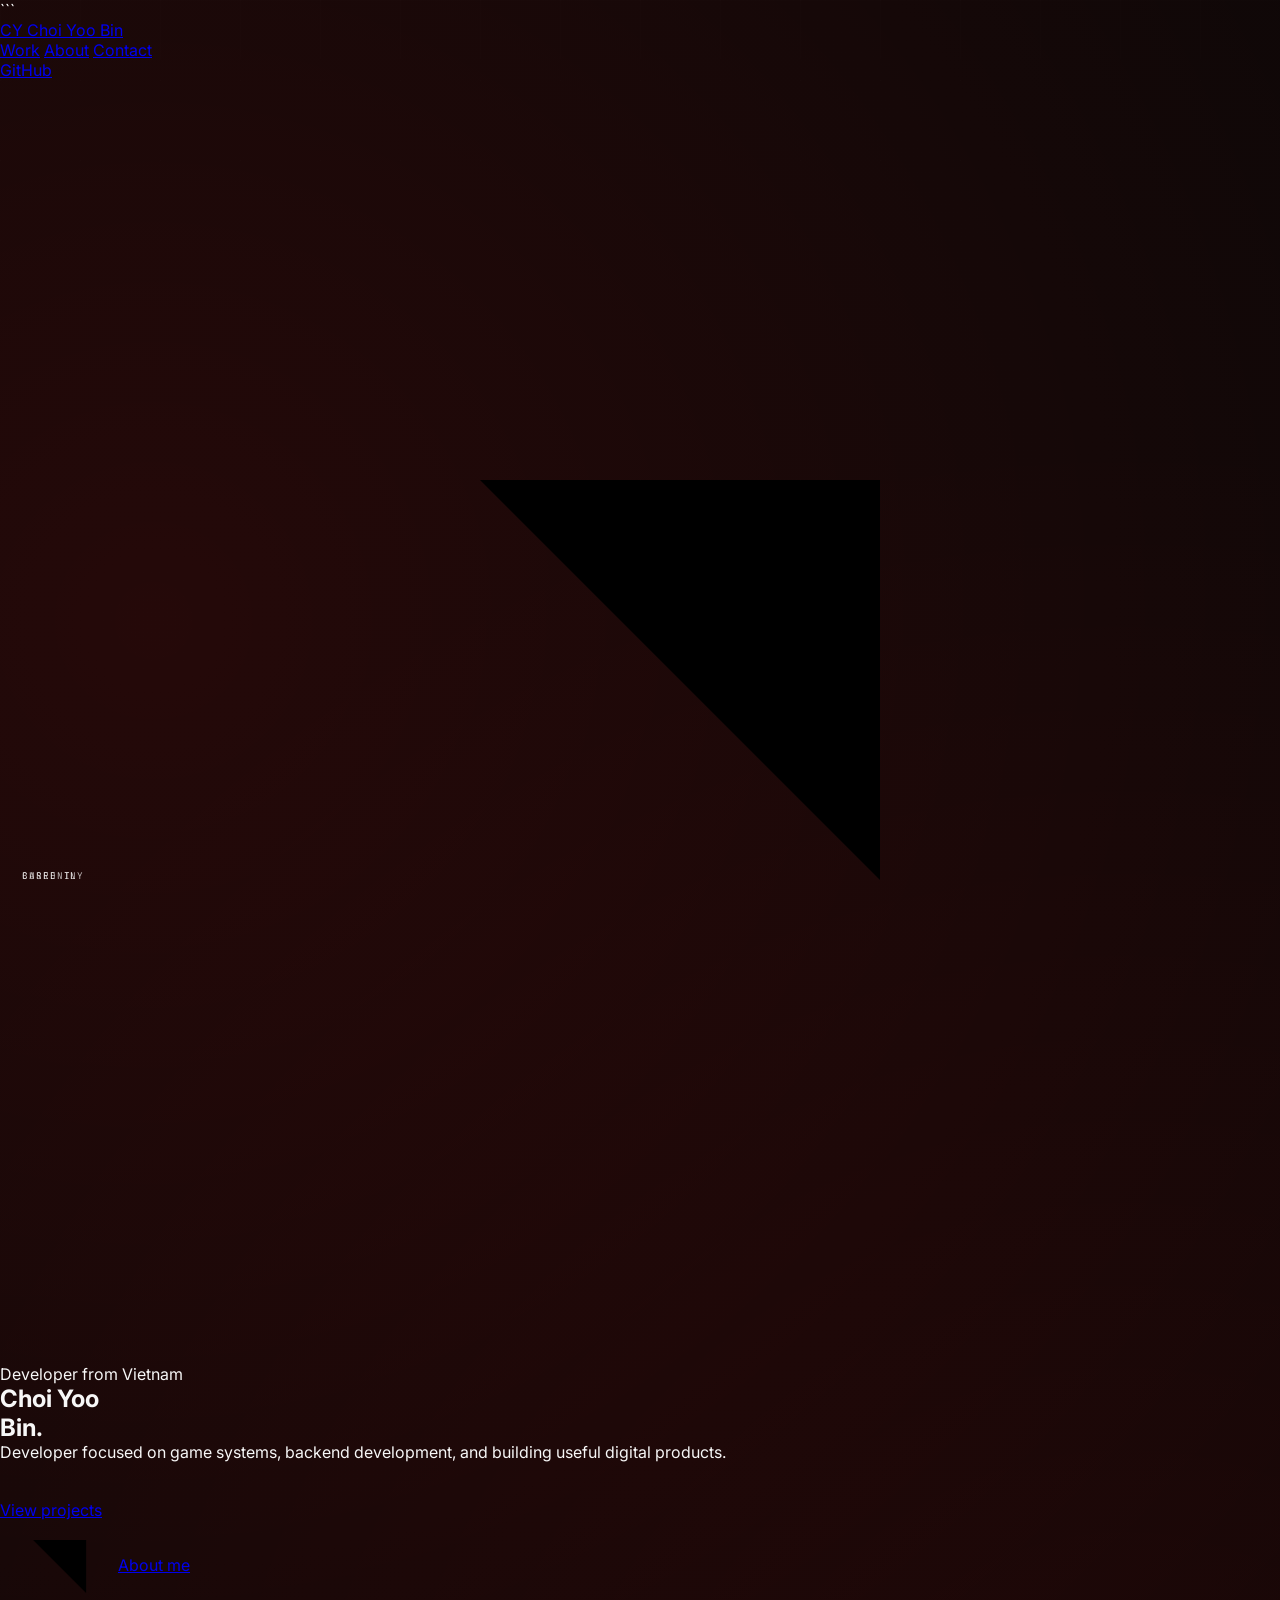
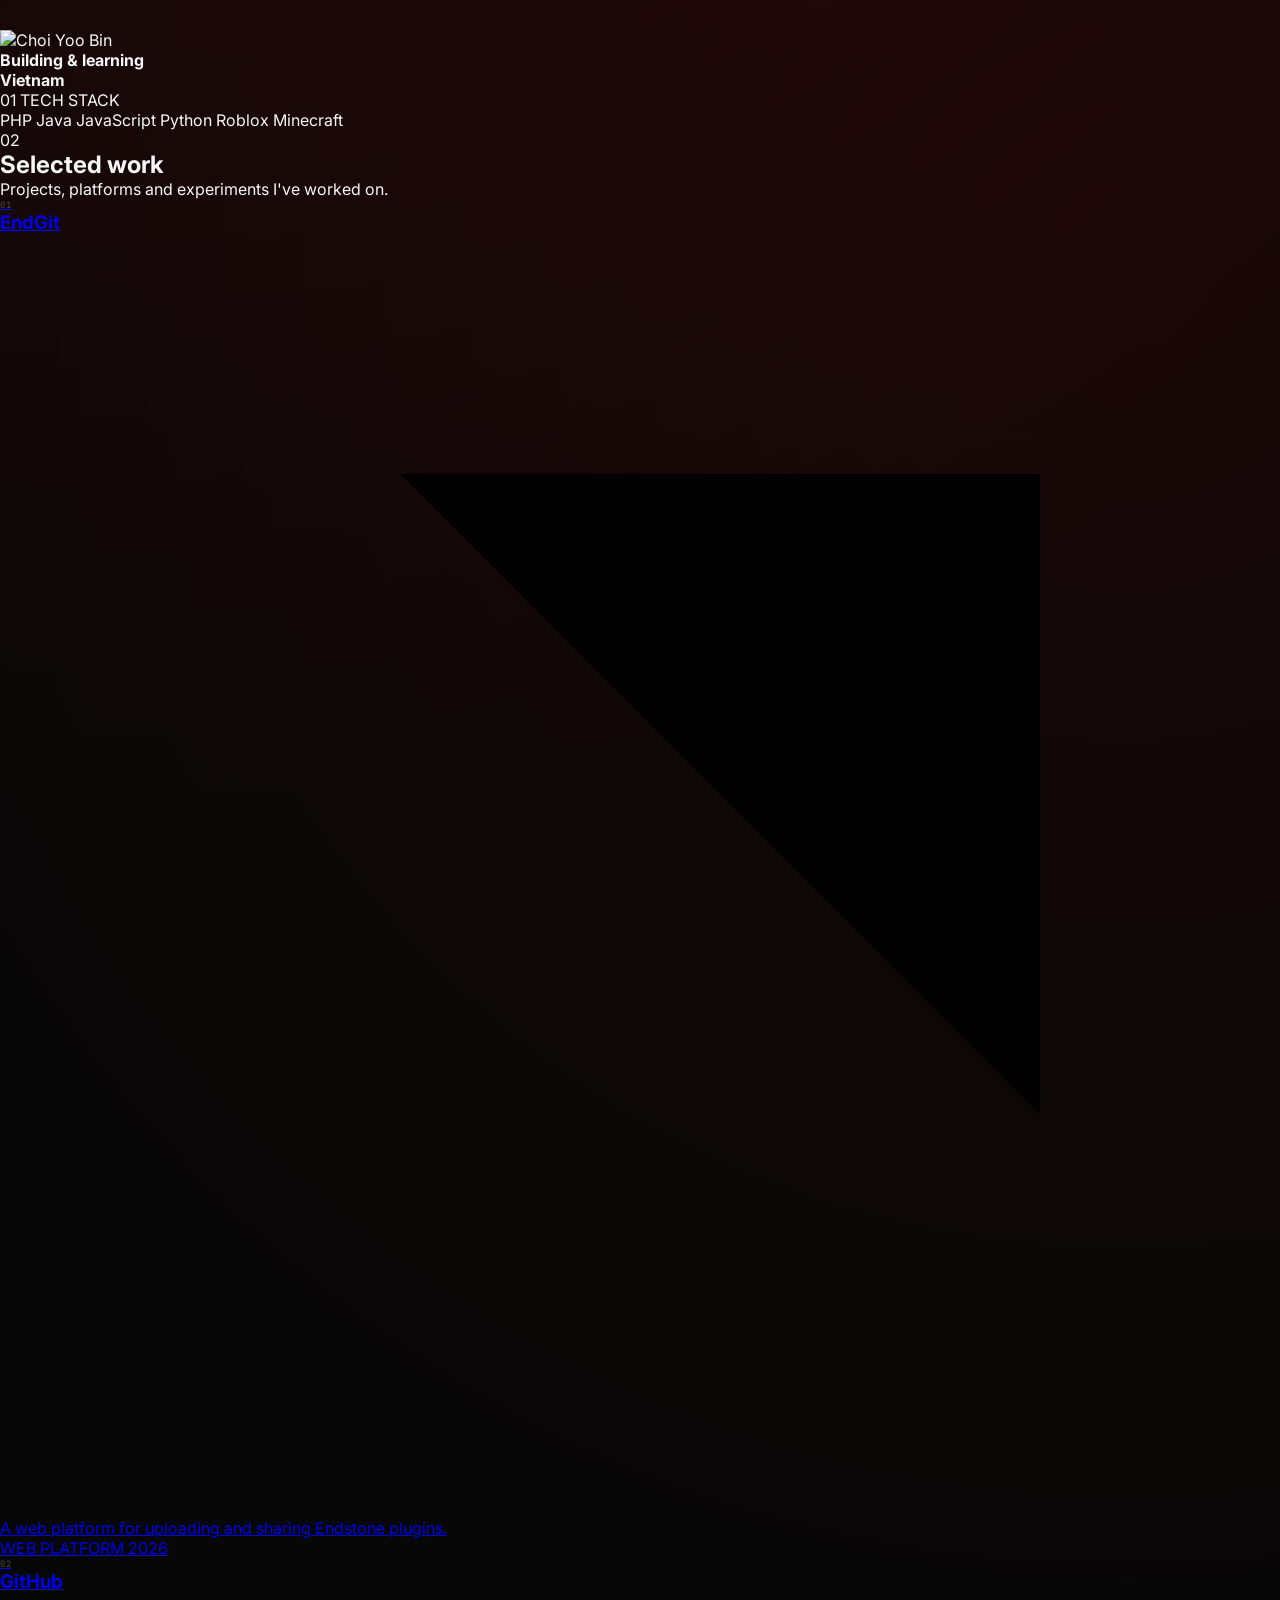
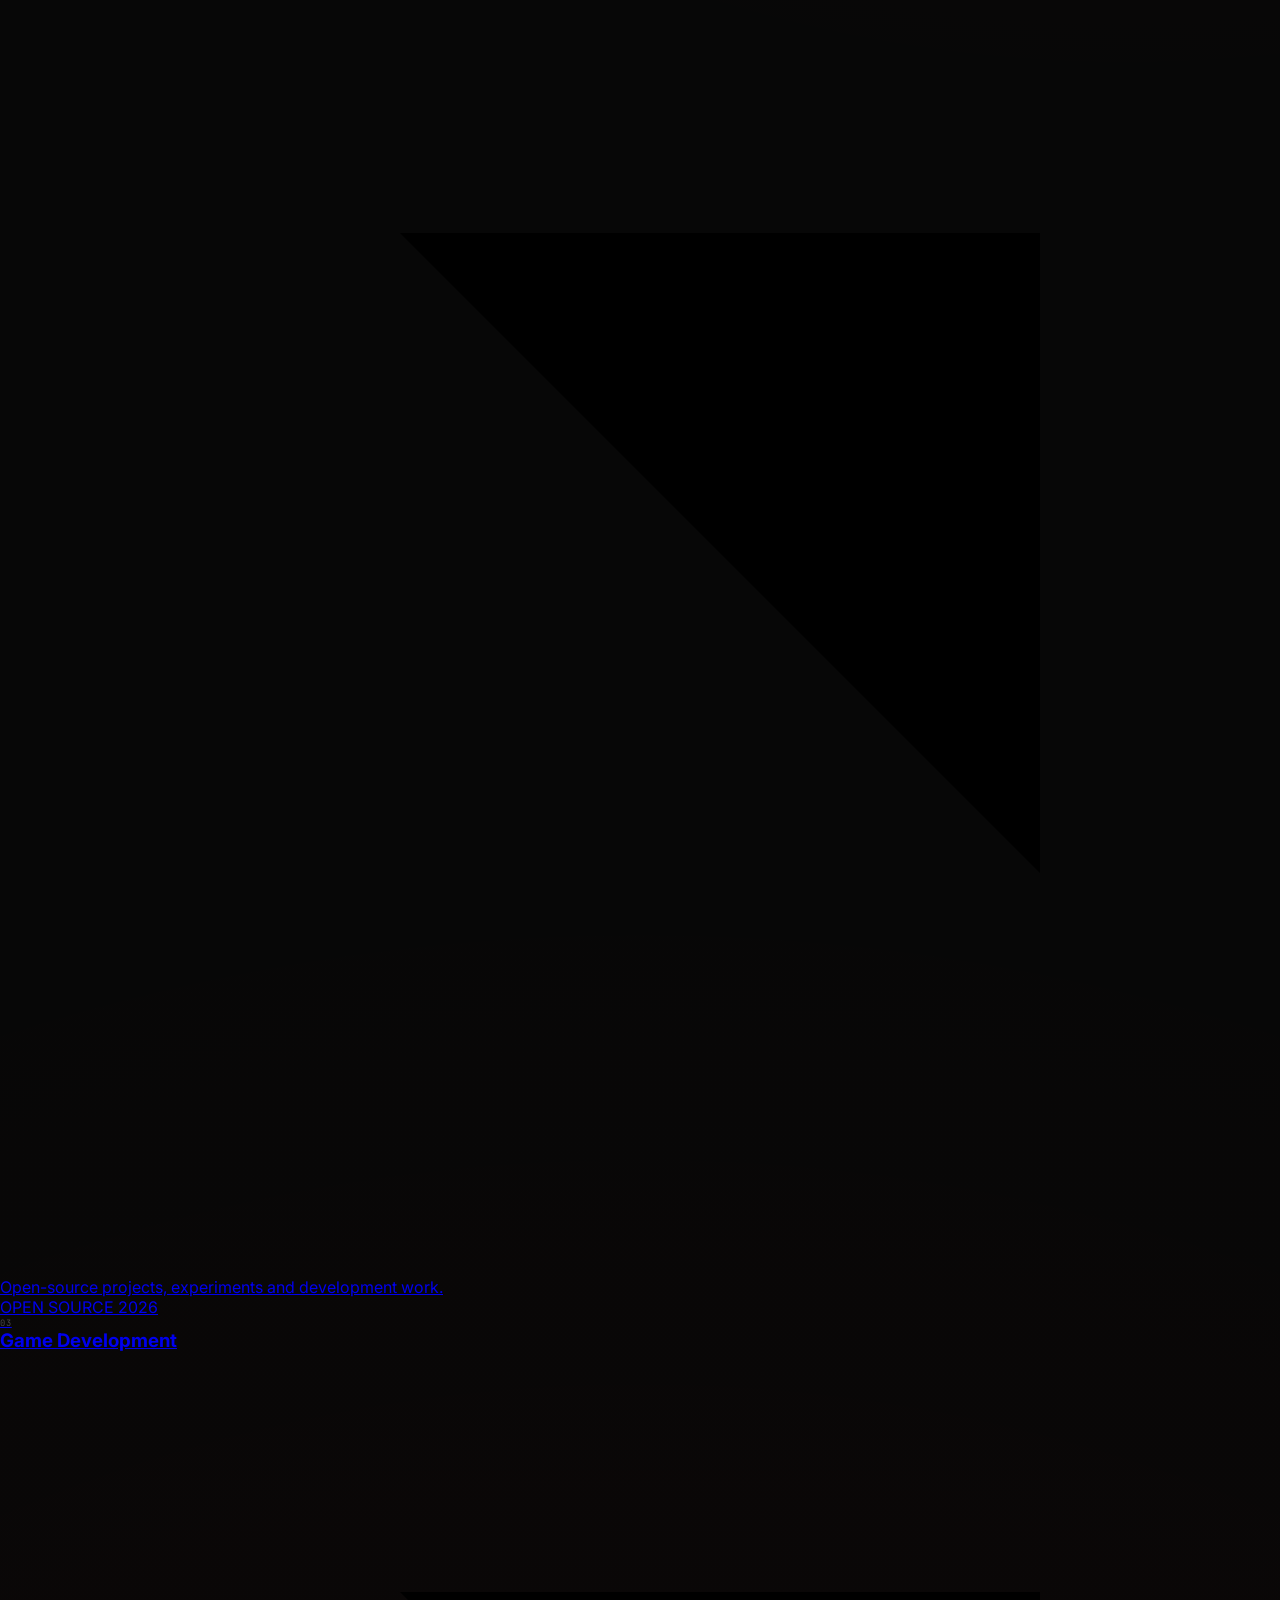
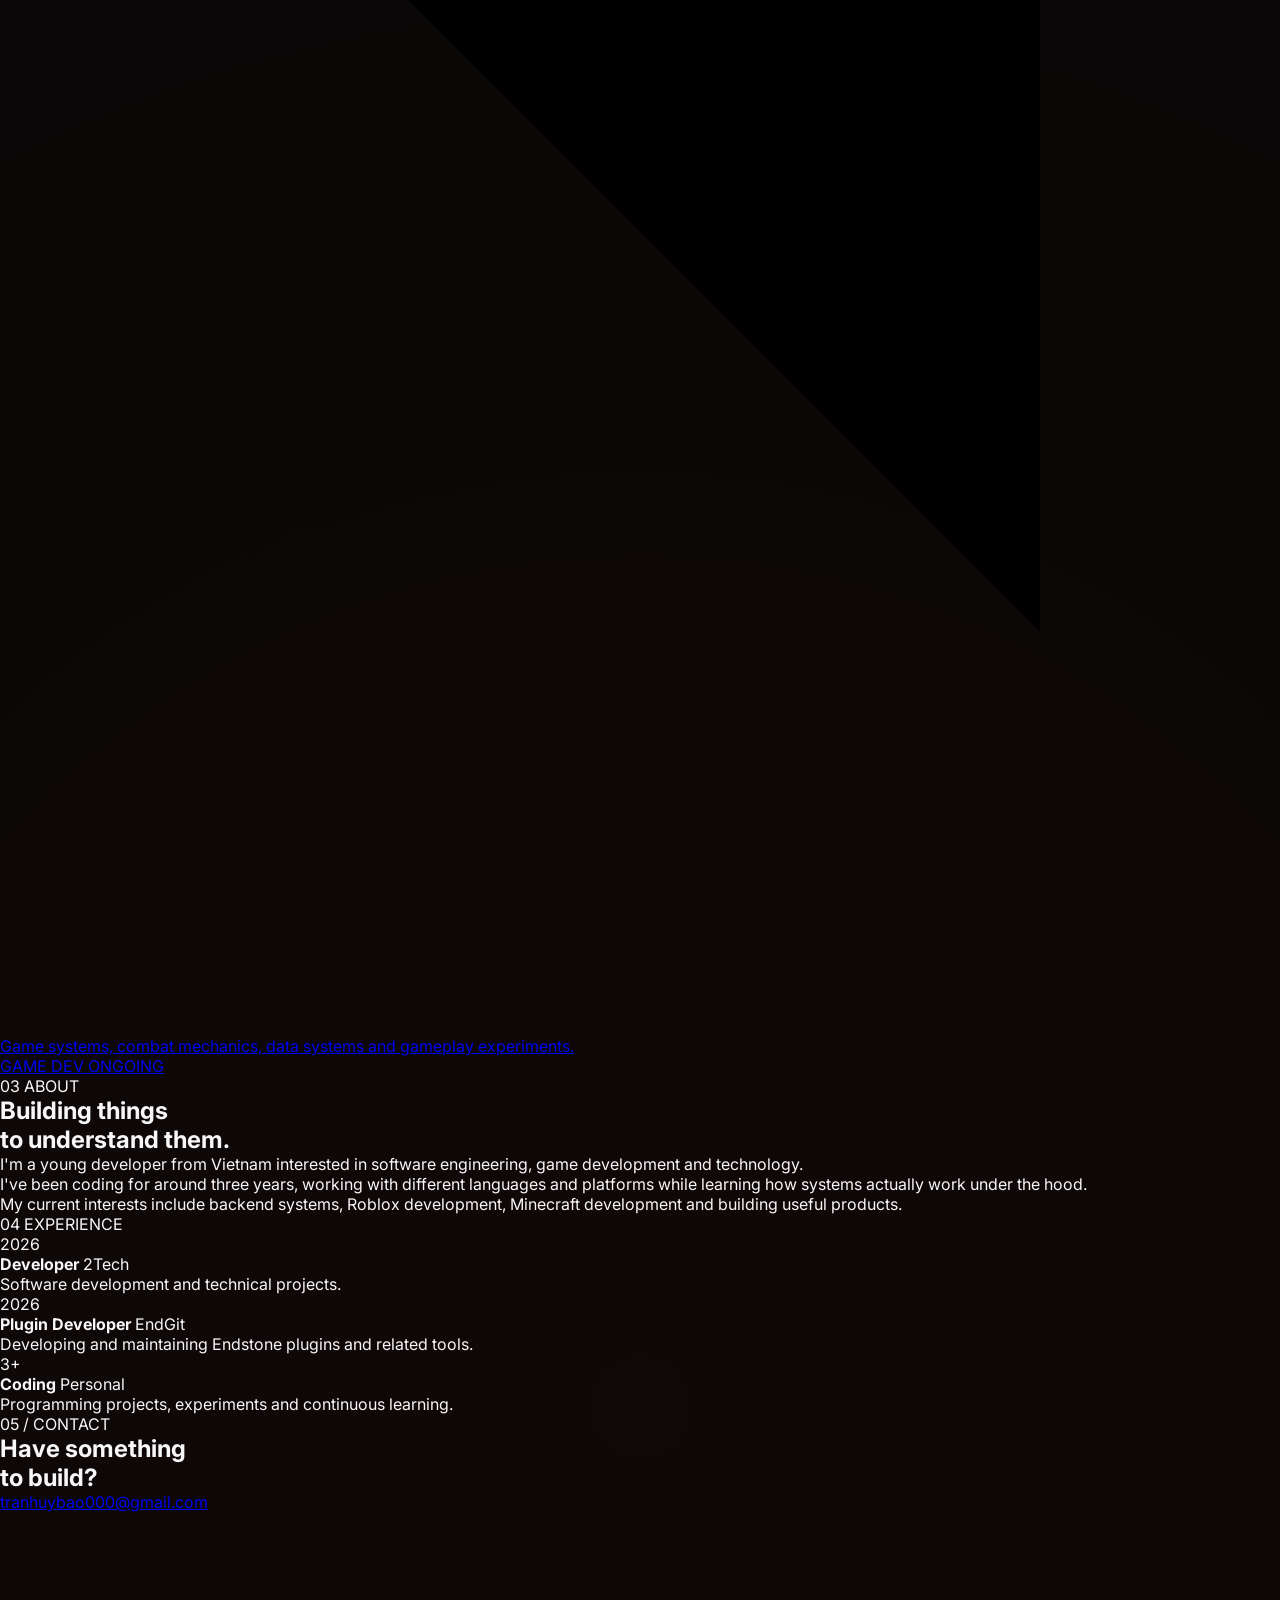
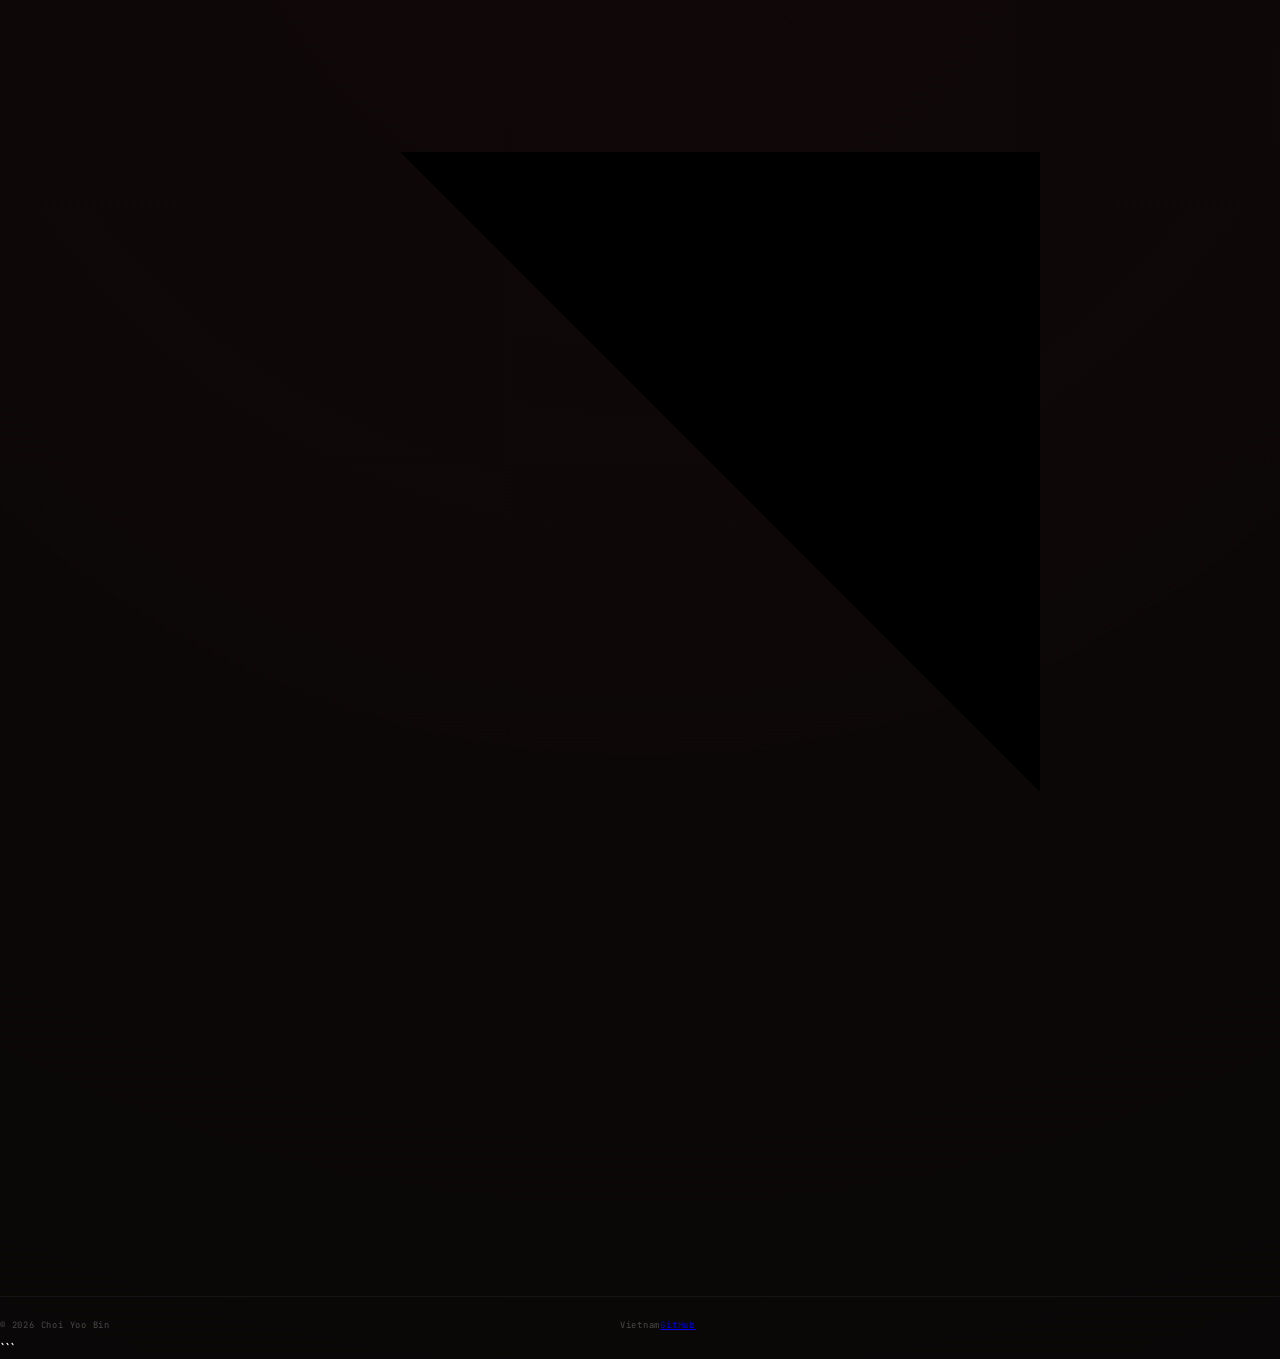
==== commit 7951ecba: "Update index.html" ====
--- a/index.html
+++ b/index.html
@@ -1,518 +1,461 @@
 <!DOCTYPE html>
+
 <html lang="vi">
 <head>
   <meta charset="UTF-8" />
   <meta name="viewport" content="width=device-width, initial-scale=1.0" />
 
-  <meta
-    name="description"
-    content="Choi Yoo Bin — Young Developer Portfolio. Passionate about technology with 3 years of coding experience."
-  />
-
-  <meta name="theme-color" content="#080808" />
+<meta
+ name="description"
+ content="Choi Yoo Bin — Developer & Game Developer from Vietnam."
+/>
+
+  <meta name="theme-color" content="#0a0a0a" />
 
   <title>Choi Yoo Bin — Developer</title>
 
   <link rel="stylesheet" href="style.css" />
-
-  <link
-    rel="icon"
-    href="data:image/svg+xml,<svg xmlns='http://www.w3.org/2000/svg' viewBox='0 0 100 100'><text y='.9em' font-size='90'>🔥</text></svg>"
-  />
+  <link rel="icon" href="https://github.com/CYooBin10.png" />
 </head>
 
 <body>
 
-  <!-- Ambient Background -->
-  <div class="ambient ambient-red"></div>
-  <div class="ambient ambient-white"></div>
-
-  <!-- Loading -->
-  <div class="loading-screen">
-    <div class="loading-spinner"></div>
-    <div class="loading-text">INITIALIZING...</div>
+  <div class="site-shell">
+
+```
+<!-- Navigation -->
+<header class="navbar">
+
+  <a href="#" class="logo">
+    <span class="logo-mark">CY</span>
+    <span class="logo-name">Choi Yoo Bin</span>
+  </a>
+
+  <nav class="nav-links">
+    <a href="#work">Work</a>
+    <a href="#about">About</a>
+    <a href="#contact">Contact</a>
+  </nav>
+
+  <a
+    href="https://github.com/CYooBin10"
+    target="_blank"
+    rel="noopener noreferrer"
+    class="nav-github"
+  >
+    GitHub
+    <svg viewBox="0 0 16 16" aria-hidden="true">
+      <path d="M5 11L11 5M6 5h5v5" />
+    </svg>
+  </a>
+
+</header>
+
+
+<!-- Hero -->
+<main>
+
+  <section class="hero">
+
+    <div class="hero-content">
+
+      <div class="availability">
+        <span class="availability-dot"></span>
+        Developer from Vietnam
+      </div>
+
+      <h1>
+        Choi Yoo<br />
+        <span>Bin.</span>
+      </h1>
+
+      <p class="hero-description">
+        Developer focused on game systems, backend development,
+        and building useful digital products.
+      </p>
+
+      <div class="hero-actions">
+
+        <a href="#work" class="button button-primary">
+          View projects
+
+          <svg viewBox="0 0 16 16" aria-hidden="true">
+            <path d="M3 13L13 3M5 3h8v8" />
+          </svg>
+        </a>
+
+        <a href="#about" class="button button-secondary">
+          About me
+        </a>
+
+      </div>
+
+    </div>
+
+
+    <!-- Profile -->
+    <div class="hero-profile">
+
+      <div class="profile-image-wrap">
+
+        <img
+          src="https://github.com/CYooBin10.png"
+          alt="Choi Yoo Bin"
+        />
+
+      </div>
+
+      <div class="profile-info">
+
+        <div>
+          <span class="profile-label">CURRENTLY</span>
+          <strong>Building & learning</strong>
+        </div>
+
+        <div>
+          <span class="profile-label">BASED IN</span>
+          <strong>Vietnam</strong>
+        </div>
+
+      </div>
+
+    </div>
+
+  </section>
+
+
+  <!-- Skills -->
+  <section class="stack-section">
+
+    <div class="section-label">
+      <span>01</span>
+      TECH STACK
+    </div>
+
+    <div class="stack-list">
+
+      <span>PHP</span>
+      <span>Java</span>
+      <span>JavaScript</span>
+      <span>Python</span>
+      <span>Roblox</span>
+      <span>Minecraft</span>
+
+    </div>
+
+  </section>
+
+
+  <!-- Work -->
+  <section class="work-section" id="work">
+
+    <div class="section-heading-row">
+
+      <div>
+        <span class="section-number">02</span>
+        <h2>Selected work</h2>
+      </div>
+
+      <p>
+        Projects, platforms and experiments I've worked on.
+      </p>
+
+    </div>
+
+
+    <div class="projects">
+
+
+      <!-- EndGit -->
+      <a
+        href="#"
+        class="project"
+        id="project-endgit"
+      >
+
+        <div class="project-number">
+          01
+        </div>
+
+        <div class="project-main">
+
+          <div class="project-title-row">
+
+            <h3>EndGit</h3>
+
+            <svg viewBox="0 0 16 16" aria-hidden="true">
+              <path d="M3 13L13 3M5 3h8v8" />
+            </svg>
+
+          </div>
+
+          <p>
+            A web platform for uploading and sharing
+            Endstone plugins.
+          </p>
+
+        </div>
+
+        <div class="project-meta">
+          <span>WEB PLATFORM</span>
+          <span>2026</span>
+        </div>
+
+      </a>
+
+
+      <!-- GitHub -->
+      <a
+        href="https://github.com/CYooBin10"
+        target="_blank"
+        rel="noopener noreferrer"
+        class="project"
+      >
+
+        <div class="project-number">
+          02
+        </div>
+
+        <div class="project-main">
+
+          <div class="project-title-row">
+
+            <h3>GitHub</h3>
+
+            <svg viewBox="0 0 16 16" aria-hidden="true">
+              <path d="M3 13L13 3M5 3h8v8" />
+            </svg>
+
+          </div>
+
+          <p>
+            Open-source projects, experiments and
+            development work.
+          </p>
+
+        </div>
+
+        <div class="project-meta">
+          <span>OPEN SOURCE</span>
+          <span>2026</span>
+        </div>
+
+      </a>
+
+
+      <!-- Game Development -->
+      <a
+        href="#"
+        class="project"
+        id="project-games"
+      >
+
+        <div class="project-number">
+          03
+        </div>
+
+        <div class="project-main">
+
+          <div class="project-title-row">
+
+            <h3>Game Development</h3>
+
+            <svg viewBox="0 0 16 16" aria-hidden="true">
+              <path d="M3 13L13 3M5 3h8v8" />
+            </svg>
+
+          </div>
+
+          <p>
+            Game systems, combat mechanics, data systems
+            and gameplay experiments.
+          </p>
+
+        </div>
+
+        <div class="project-meta">
+          <span>GAME DEV</span>
+          <span>ONGOING</span>
+        </div>
+
+      </a>
+
+    </div>
+
+  </section>
+
+
+  <!-- About -->
+  <section class="about-section" id="about">
+
+    <div class="section-label">
+      <span>03</span>
+      ABOUT
+    </div>
+
+    <div class="about-grid">
+
+      <div class="about-title">
+        <h2>
+          Building things<br />
+          <span>to understand them.</span>
+        </h2>
+      </div>
+
+      <div class="about-content">
+
+        <p class="about-large">
+          I'm a young developer from Vietnam interested in
+          software engineering, game development and
+          technology.
+        </p>
+
+        <p>
+          I've been coding for around three years, working
+          with different languages and platforms while
+          learning how systems actually work under the hood.
+        </p>
+
+        <p>
+          My current interests include backend systems,
+          Roblox development, Minecraft development and
+          building useful products.
+        </p>
+
+      </div>
+
+    </div>
+
+  </section>
+
+
+  <!-- Experience -->
+  <section class="experience-section">
+
+    <div class="section-label">
+      <span>04</span>
+      EXPERIENCE
+    </div>
+
+    <div class="experience-list">
+
+      <div class="experience-row">
+
+        <div class="experience-year">
+          2026
+        </div>
+
+        <div class="experience-role">
+          <strong>Developer</strong>
+          <span>2Tech</span>
+        </div>
+
+        <div class="experience-description">
+          Software development and technical projects.
+        </div>
+
+      </div>
+
+
+      <div class="experience-row">
+
+        <div class="experience-year">
+          2026
+        </div>
+
+        <div class="experience-role">
+          <strong>Plugin Developer</strong>
+          <span>EndGit</span>
+        </div>
+
+        <div class="experience-description">
+          Developing and maintaining Endstone plugins
+          and related tools.
+        </div>
+
+      </div>
+
+
+      <div class="experience-row">
+
+        <div class="experience-year">
+          3+
+        </div>
+
+        <div class="experience-role">
+          <strong>Coding</strong>
+          <span>Personal</span>
+        </div>
+
+        <div class="experience-description">
+          Programming projects, experiments and
+          continuous learning.
+        </div>
+
+      </div>
+
+    </div>
+
+  </section>
+
+
+  <!-- Contact -->
+  <section class="contact-section" id="contact">
+
+    <div class="contact-inner">
+
+      <span class="section-number">
+        05 / CONTACT
+      </span>
+
+      <h2>
+        Have something<br />
+        <span>to build?</span>
+      </h2>
+
+      <a
+        href="mailto:tranhuybao000@gmail.com"
+        class="contact-email"
+      >
+        tranhuybao000@gmail.com
+
+        <svg viewBox="0 0 16 16" aria-hidden="true">
+          <path d="M3 13L13 3M5 3h8v8" />
+        </svg>
+
+      </a>
+
+    </div>
+
+  </section>
+
+</main>
+
+
+<!-- Footer -->
+<footer class="footer">
+
+  <span>
+    © 2026 Choi Yoo Bin
+  </span>
+
+  <span>
+    Vietnam
+  </span>
+
+  <a
+    href="https://github.com/CYooBin10"
+    target="_blank"
+    rel="noopener noreferrer"
+  >
+    GitHub
+  </a>
+
+</footer>
+```
+
   </div>
 
-  <!-- Background Effects -->
-  <div class="particles-container"></div>
-  <div class="cursor-glow"></div>
-
-  <!-- Main -->
-  <main class="main-content">
-
-    <!-- Navigation -->
-    <nav class="topbar">
-      <div class="brand">
-        <span class="brand-dot"></span>
-        <span>CYB</span>
-      </div>
-
-      <div class="nav-status">
-        <span class="status-dot"></span>
-        AVAILABLE FOR PROJECTS
-      </div>
-    </nav>
-
-
-    <!-- Hero -->
-    <section class="hero-section" id="hero">
-
-      <!-- Left -->
-      <div class="hero-visual">
-
-        <div class="visual-index">
-          <span>01</span>
-          <span>PORTFOLIO</span>
-        </div>
-
-        <div class="profile-frame">
-
-          <div class="profile-glow"></div>
-
-          <img
-            src="https://github.com/CYooBin10.png"
-            alt="Choi Yoo Bin"
-            class="profile-image"
-            loading="eager"
-          />
-
-          <div class="profile-overlay"></div>
-
-          <div class="profile-label">
-            <span>CHOI YOO BIN</span>
-            <span>DEVELOPER</span>
-          </div>
-
-        </div>
-
-        <!-- Music Disc -->
-        <div class="disc-wrapper" id="disc-wrapper">
-
-          <div class="disc-rings">
-            <div class="disc-ring ring-1"></div>
-            <div class="disc-ring ring-2"></div>
-          </div>
-
-          <div class="disc" id="disc">
-
-            <img
-              src="https://i.ytimg.com/vi/kBz22YS1eeQ/hqdefault.jpg"
-              alt="Ngày Rời Chuyến Bay"
-              class="disc-image"
-              id="song-cover"
-            />
-
-            <div class="disc-grooves"></div>
-
-            <div class="disc-hole">
-              <span></span>
-            </div>
-
-          </div>
-
-          <div class="disc-caption">
-            <span>NOW PLAYING</span>
-            <strong>Ngày rời chuyến bay</strong>
-          </div>
-
-        </div>
-
-      </div>
-
-
-      <!-- Right -->
-      <div class="hero-info">
-
-        <div class="hero-eyebrow">
-          <span></span>
-          HELLO, I AM
-        </div>
-
-        <h1 class="hero-title">
-          Choi Yoo
-          <br />
-          <em>Bin.</em>
-        </h1>
-
-        <p class="hero-bio">
-          I am a young developer with a strong passion for technology
-          and 3 years of coding experience.
-        </p>
-
-
-        <!-- Meta Grid -->
-        <div class="hero-meta">
-
-          <div class="meta-item">
-            <span class="meta-number">03+</span>
-            <span class="meta-label">YEARS CODING</span>
-          </div>
-
-          <div class="meta-item">
-            <span class="meta-number">16</span>
-            <span class="meta-label">YEARS OLD</span>
-          </div>
-
-          <div class="meta-item">
-            <span class="meta-number">VN</span>
-            <span class="meta-label">BASED IN VIETNAM</span>
-          </div>
-
-        </div>
-
-
-        <!-- Information -->
-        <div class="info-grid">
-
-          <div class="info-block">
-            <div class="info-label">
-              <span>01</span>
-              EDUCATION
-            </div>
-
-            <p>
-              Currently studying at a high school in Vietnam.
-            </p>
-          </div>
-
-
-          <div class="info-block">
-            <div class="info-label">
-              <span>02</span>
-              WORK & PROJECTS
-            </div>
-
-            <p>
-              Currently working at <strong>2Tech</strong>.
-              Developing Endstone plugins at <strong>EndGit</strong>.
-            </p>
-          </div>
-
-
-          <div class="info-block">
-            <div class="info-label">
-              <span>03</span>
-              EXPERIENCE
-            </div>
-
-            <p>
-              Practical programming experience with a strong focus
-              on logical thinking and technical problem-solving.
-            </p>
-          </div>
-
-        </div>
-
-
-        <!-- CTA -->
-        <div class="hero-actions">
-
-          <a href="#jobs" class="primary-btn">
-            <span>VIEW PROJECTS</span>
-            <span class="arrow">↗</span>
-          </a>
-
-          <a
-            href="https://github.com/CYooBin10"
-            target="_blank"
-            rel="noopener noreferrer"
-            class="secondary-btn"
-          >
-            GITHUB
-          </a>
-
-        </div>
-
-      </div>
-
-    </section>
-
-
-    <!-- Music Player -->
-    <section class="music-player-area" id="music-player">
-
-      <div class="music-player-inner">
-
-        <div class="music-left">
-
-          <div class="music-status">
-            <span class="equalizer">
-              <i></i>
-              <i></i>
-              <i></i>
-              <i></i>
-            </span>
-
-            AUDIO SYSTEM
-          </div>
-
-          <div class="song-title">
-            Ngày rời chuyến bay
-          </div>
-
-        </div>
-
-
-        <div class="music-controls">
-
-          <span class="time-display" id="current-time">
-            0:00
-          </span>
-
-          <div
-            class="progress-bar-wrapper"
-            id="progress-wrapper"
-          >
-            <div
-              class="progress-bar-fill"
-              id="progress-fill"
-            ></div>
-          </div>
-
-          <span class="time-display">
-            3:58
-          </span>
-
-          <button
-            class="play-btn-small"
-            id="play-btn"
-            title="Phát / Dừng"
-            aria-label="Play"
-          >
-            <span id="play-icon">▶</span>
-          </button>
-
-        </div>
-
-      </div>
-
-    </section>
-
-
-    <!-- Divider -->
-    <div class="section-divider">
-      <span></span>
-    </div>
-
-
-    <!-- Jobs -->
-    <section class="jobs-section" id="jobs">
-
-      <div class="section-top">
-
-        <div>
-          <div class="section-index">02 / SELECTED WORK</div>
-
-          <h2 class="section-heading">
-            JOBS<span>.</span>
-          </h2>
-        </div>
-
-        <p class="section-description">
-          A selection of projects and platforms I've worked on.
-        </p>
-
-      </div>
-
-
-      <div class="job-cards">
-
-        <a
-          href="#"
-          class="job-card reveal"
-          id="job-endgit"
-        >
-
-          <div class="job-card-top">
-            <span class="project-number">01</span>
-
-            <span class="project-arrow">
-              ↗
-            </span>
-          </div>
-
-          <div class="job-card-content">
-
-            <div class="job-card-logo">
-              EndGit
-            </div>
-
-            <div class="job-card-desc">
-              A website that allows you to upload
-              and share Endstone plugins.
-            </div>
-
-          </div>
-
-          <div class="job-card-footer">
-            <span>WEB PLATFORM</span>
-            <span>2026</span>
-          </div>
-
-        </a>
-
-
-        <a
-          href="https://github.com/CYooBin10"
-          target="_blank"
-          rel="noopener noreferrer"
-          class="job-card reveal"
-          id="job-github"
-        >
-
-          <div class="job-card-top">
-            <span class="project-number">02</span>
-
-            <span class="project-arrow">
-              ↗
-            </span>
-          </div>
-
-          <div class="job-card-content">
-
-            <div class="job-card-logo">
-              GitHub
-            </div>
-
-            <div class="job-card-desc">
-              My personal GitHub profile containing
-              projects, experiments and development work.
-            </div>
-
-          </div>
-
-          <div class="job-card-footer">
-            <span>OPEN SOURCE</span>
-            <span>GITHUB</span>
-          </div>
-
-        </a>
-
-      </div>
-
-    </section>
-
-
-    <!-- Footer -->
-    <footer class="footer">
-
-      <div class="footer-left">
-        © 2026 CHOI YOO BIN
-      </div>
-
-      <div class="footer-center">
-        BUILT WITH <span>♥</span>
-      </div>
-
-      <div class="footer-right">
-        VIETNAM
-      </div>
-
-    </footer>
-
-  </main>
-
-
-  <!-- Floating Music Controls -->
-  <div
-    class="hidden-controls"
-    id="float-controls"
-  >
-
-    <button
-      class="ctrl-btn"
-      id="prev-btn"
-      title="Tua lại 10s"
-    >
-      ⏮
-    </button>
-
-    <button
-      class="ctrl-btn play-main"
-      id="play-btn-main"
-      title="Phát / Dừng"
-    >
-      <span id="play-icon-main">
-        ▶
-      </span>
-    </button>
-
-    <button
-      class="ctrl-btn"
-      id="next-btn"
-      title="Tua tới 10s"
-    >
-      ⏭
-    </button>
-
-
-    <div class="volume-mini-wrapper">
-
-      <button
-        class="ctrl-btn"
-        id="volume-btn"
-        title="Âm lượng"
-      >
-        <span id="volume-icon">
-          🔊
-        </span>
-      </button>
-
-      <input
-        type="range"
-        class="volume-slider"
-        id="volume-slider"
-        min="0"
-        max="100"
-        value="70"
-        aria-label="Volume"
-      />
-
-    </div>
-
-
-    <span
-      class="time-display"
-      id="current-time"
-    >
-      0:00
-    </span>
-
-    <span class="time-display">
-      /
-    </span>
-
-    <span
-      class="time-display"
-      id="duration-time"
-    >
-      3:58
-    </span>
-
-  </div>
-
-
-  <!-- Hidden YouTube Player -->
-  <div
-    id="yt-player-container"
-    style="
-      position:fixed;
-      top:-9999px;
-      left:-9999px;
-      width:1px;
-      height:1px;
-      opacity:0;
-      pointer-events:none;
-    "
-  >
-    <div id="yt-player"></div>
-  </div>
-
-
-  <!-- YouTube API -->
-  <script src="https://www.youtube.com/iframe_api"></script>
-
-  <!-- Main Script -->
   <script src="script.js"></script>
 
 </body>
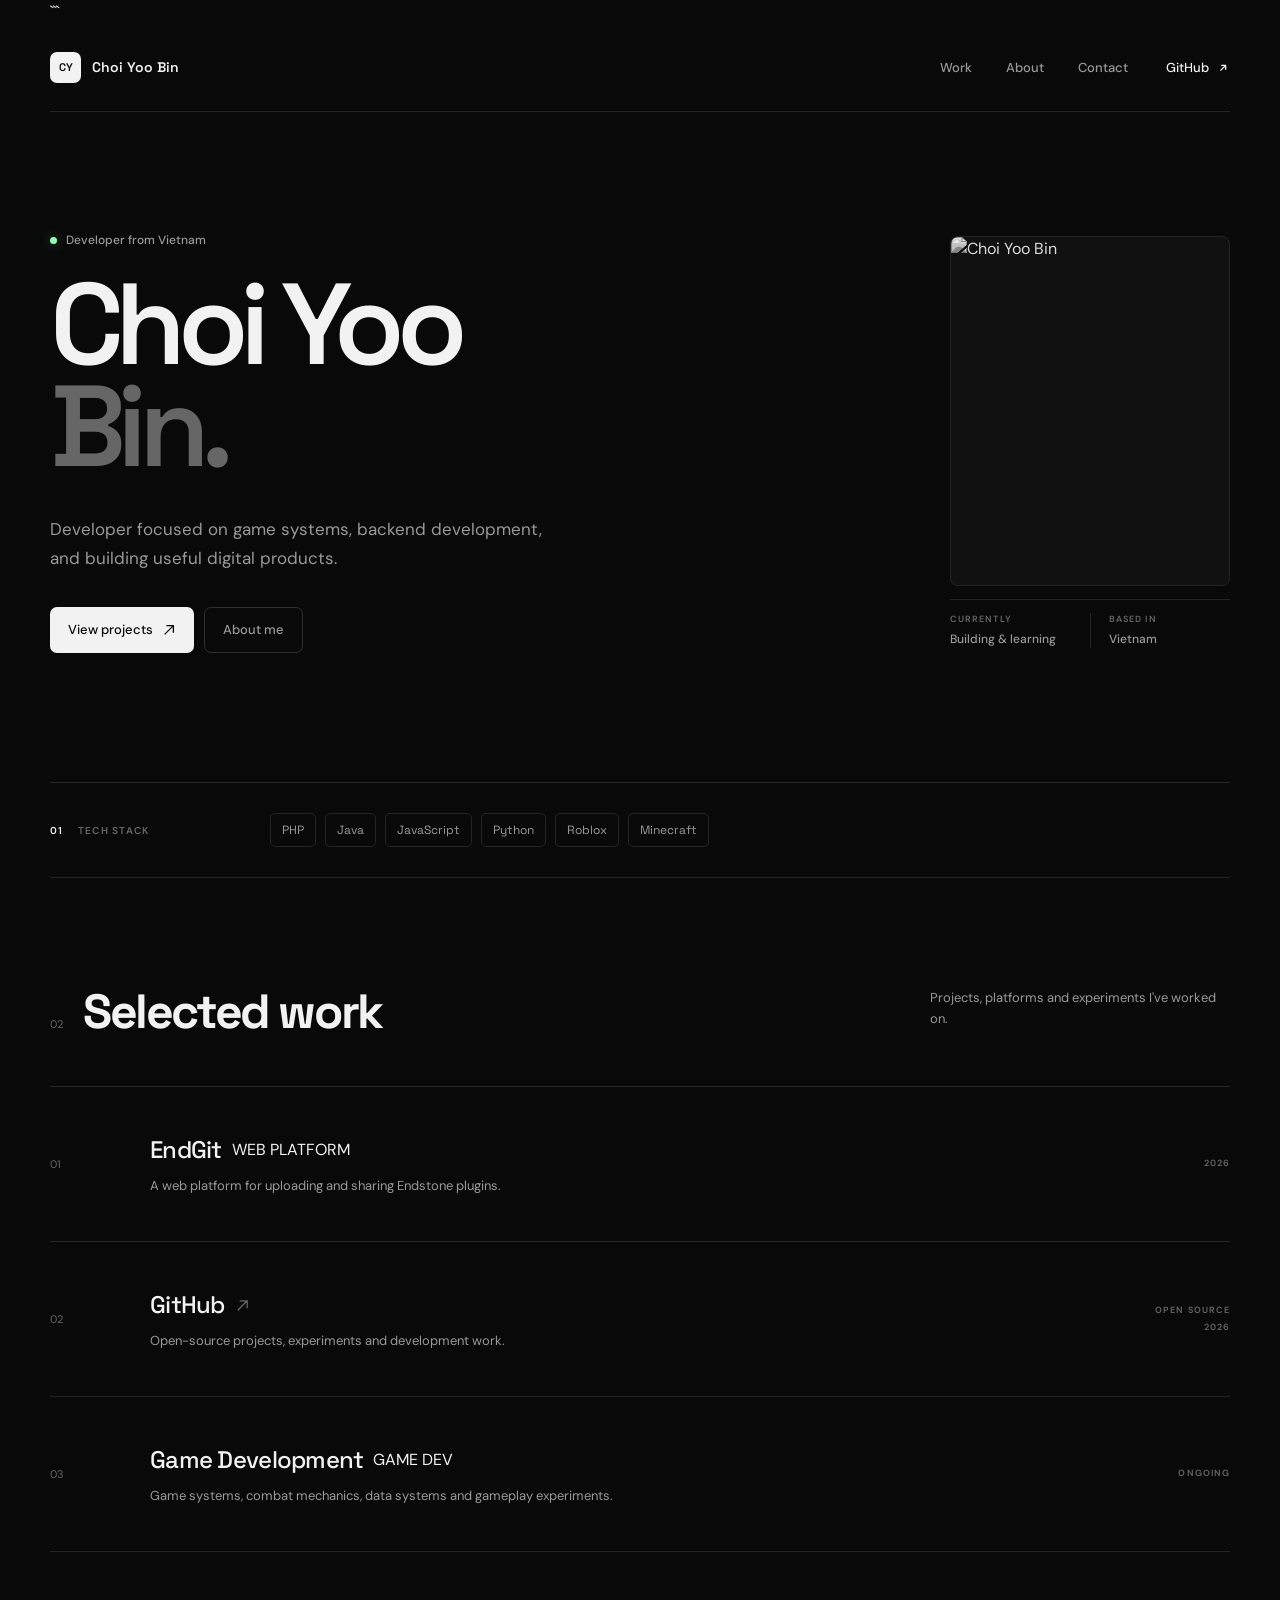
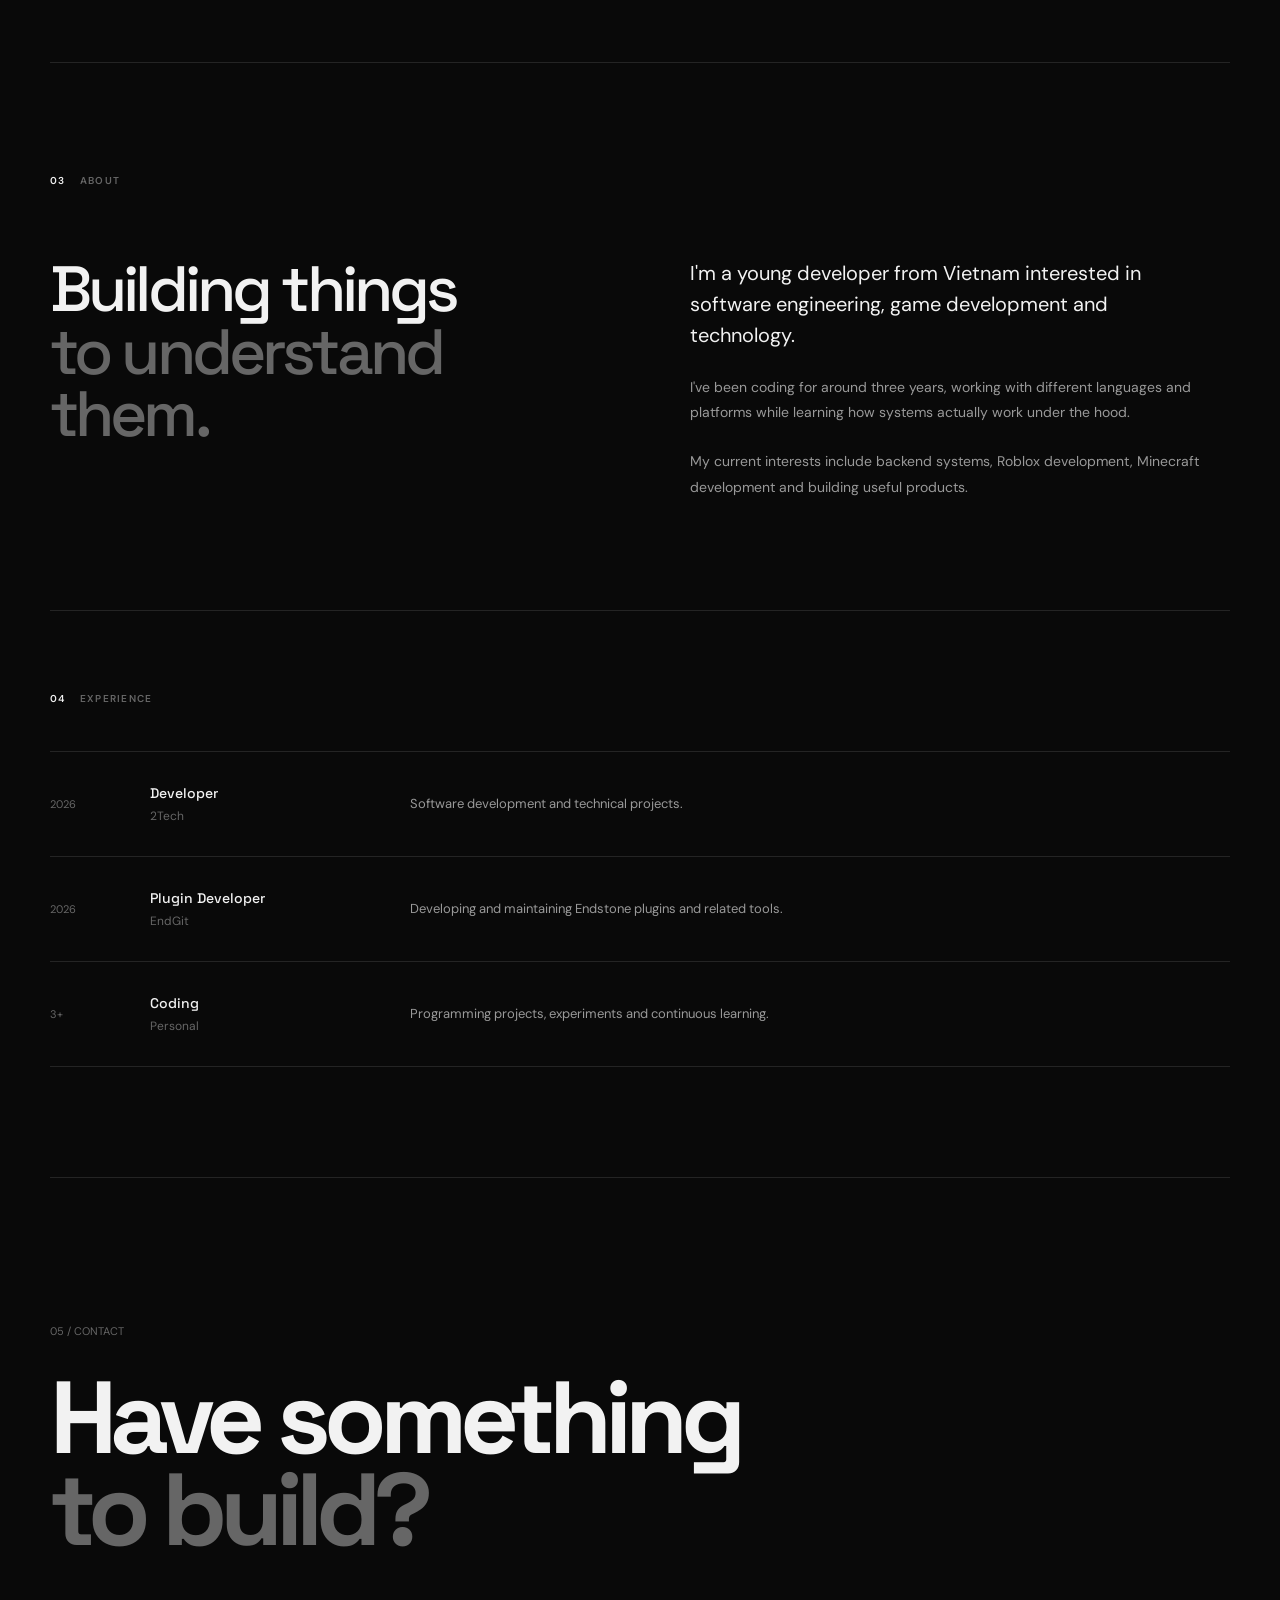
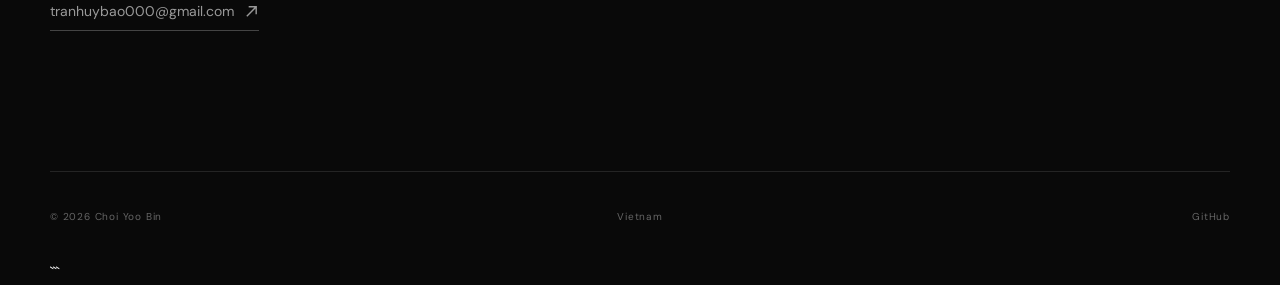
==== commit 6f1005f5: "Update index.html" ====
--- a/index.html
+++ b/index.html
@@ -2,20 +2,21 @@
 
 <html lang="vi">
 <head>
-  <meta charset="UTF-8" />
-  <meta name="viewport" content="width=device-width, initial-scale=1.0" />
+  <meta charset="UTF-8">
+  <meta name="viewport" content="width=device-width, initial-scale=1.0">
 
 <meta
- name="description"
- content="Choi Yoo Bin — Developer & Game Developer from Vietnam."
-/>
-
-  <meta name="theme-color" content="#0a0a0a" />
+name="description"
+content="Choi Yoo Bin — Developer & Game Developer from Vietnam."
+
+>
+
+  <meta name="theme-color" content="#090909">
 
   <title>Choi Yoo Bin — Developer</title>
 
-  <link rel="stylesheet" href="style.css" />
-  <link rel="icon" href="https://github.com/CYooBin10.png" />
+  <link rel="stylesheet" href="./style.css">
+  <link rel="icon" href="https://github.com/CYooBin10.png">
 </head>
 
 <body>
@@ -23,15 +24,14 @@
   <div class="site-shell">
 
 ```
-<!-- Navigation -->
 <header class="navbar">
 
-  <a href="#" class="logo">
+  <a href="#" class="logo" aria-label="Choi Yoo Bin">
     <span class="logo-mark">CY</span>
     <span class="logo-name">Choi Yoo Bin</span>
   </a>
 
-  <nav class="nav-links">
+  <nav class="nav-links" aria-label="Main navigation">
     <a href="#work">Work</a>
     <a href="#about">About</a>
     <a href="#contact">Contact</a>
@@ -44,17 +44,18 @@
     class="nav-github"
   >
     GitHub
+
     <svg viewBox="0 0 16 16" aria-hidden="true">
-      <path d="M5 11L11 5M6 5h5v5" />
+      <path d="M5 11L11 5M6 5h5v5"></path>
     </svg>
   </a>
 
 </header>
 
 
-<!-- Hero -->
 <main>
 
+  <!-- HERO -->
   <section class="hero">
 
     <div class="hero-content">
@@ -65,7 +66,7 @@
       </div>
 
       <h1>
-        Choi Yoo<br />
+        Choi Yoo<br>
         <span>Bin.</span>
       </h1>
 
@@ -80,7 +81,7 @@
           View projects
 
           <svg viewBox="0 0 16 16" aria-hidden="true">
-            <path d="M3 13L13 3M5 3h8v8" />
+            <path d="M3 13L13 3M5 3h8v8"></path>
           </svg>
         </a>
 
@@ -93,16 +94,13 @@
     </div>
 
 
-    <!-- Profile -->
     <div class="hero-profile">
 
       <div class="profile-image-wrap">
-
         <img
           src="https://github.com/CYooBin10.png"
           alt="Choi Yoo Bin"
-        />
-
+        >
       </div>
 
       <div class="profile-info">
@@ -124,7 +122,7 @@
   </section>
 
 
-  <!-- Skills -->
+  <!-- TECH STACK -->
   <section class="stack-section">
 
     <div class="section-label">
@@ -133,20 +131,18 @@
     </div>
 
     <div class="stack-list">
-
       <span>PHP</span>
       <span>Java</span>
       <span>JavaScript</span>
       <span>Python</span>
       <span>Roblox</span>
       <span>Minecraft</span>
-
-    </div>
-
-  </section>
-
-
-  <!-- Work -->
+    </div>
+
+  </section>
+
+
+  <!-- WORK -->
   <section class="work-section" id="work">
 
     <div class="section-heading-row">
@@ -165,13 +161,8 @@
 
     <div class="projects">
 
-
-      <!-- EndGit -->
-      <a
-        href="#"
-        class="project"
-        id="project-endgit"
-      >
+      <!-- ENDGIT -->
+      <div class="project" id="project-endgit">
 
         <div class="project-number">
           01
@@ -180,13 +171,11 @@
         <div class="project-main">
 
           <div class="project-title-row">
-
             <h3>EndGit</h3>
 
-            <svg viewBox="0 0 16 16" aria-hidden="true">
-              <path d="M3 13L13 3M5 3h8v8" />
-            </svg>
-
+            <span class="project-status">
+              WEB PLATFORM
+            </span>
           </div>
 
           <p>
@@ -197,14 +186,13 @@
         </div>
 
         <div class="project-meta">
-          <span>WEB PLATFORM</span>
           <span>2026</span>
         </div>
 
-      </a>
-
-
-      <!-- GitHub -->
+      </div>
+
+
+      <!-- GITHUB -->
       <a
         href="https://github.com/CYooBin10"
         target="_blank"
@@ -223,7 +211,7 @@
             <h3>GitHub</h3>
 
             <svg viewBox="0 0 16 16" aria-hidden="true">
-              <path d="M3 13L13 3M5 3h8v8" />
+              <path d="M3 13L13 3M5 3h8v8"></path>
             </svg>
 
           </div>
@@ -243,12 +231,8 @@
       </a>
 
 
-      <!-- Game Development -->
-      <a
-        href="#"
-        class="project"
-        id="project-games"
-      >
+      <!-- GAME DEVELOPMENT -->
+      <div class="project" id="project-games">
 
         <div class="project-number">
           03
@@ -257,13 +241,11 @@
         <div class="project-main">
 
           <div class="project-title-row">
-
             <h3>Game Development</h3>
 
-            <svg viewBox="0 0 16 16" aria-hidden="true">
-              <path d="M3 13L13 3M5 3h8v8" />
-            </svg>
-
+            <span class="project-status">
+              GAME DEV
+            </span>
           </div>
 
           <p>
@@ -274,18 +256,17 @@
         </div>
 
         <div class="project-meta">
-          <span>GAME DEV</span>
           <span>ONGOING</span>
         </div>
 
-      </a>
-
-    </div>
-
-  </section>
-
-
-  <!-- About -->
+      </div>
+
+    </div>
+
+  </section>
+
+
+  <!-- ABOUT -->
   <section class="about-section" id="about">
 
     <div class="section-label">
@@ -296,10 +277,12 @@
     <div class="about-grid">
 
       <div class="about-title">
+
         <h2>
-          Building things<br />
+          Building things<br>
           <span>to understand them.</span>
         </h2>
+
       </div>
 
       <div class="about-content">
@@ -329,7 +312,7 @@
   </section>
 
 
-  <!-- Experience -->
+  <!-- EXPERIENCE -->
   <section class="experience-section">
 
     <div class="section-label">
@@ -399,7 +382,7 @@
   </section>
 
 
-  <!-- Contact -->
+  <!-- CONTACT -->
   <section class="contact-section" id="contact">
 
     <div class="contact-inner">
@@ -409,7 +392,7 @@
       </span>
 
       <h2>
-        Have something<br />
+        Have something<br>
         <span>to build?</span>
       </h2>
 
@@ -420,7 +403,7 @@
         tranhuybao000@gmail.com
 
         <svg viewBox="0 0 16 16" aria-hidden="true">
-          <path d="M3 13L13 3M5 3h8v8" />
+          <path d="M3 13L13 3M5 3h8v8"></path>
         </svg>
 
       </a>
@@ -432,7 +415,7 @@
 </main>
 
 
-<!-- Footer -->
+<!-- FOOTER -->
 <footer class="footer">
 
   <span>
@@ -456,7 +439,7 @@
 
   </div>
 
-  <script src="script.js"></script>
+  <script src="./script.js"></script>
 
 </body>
 </html>
--- a/style.css
+++ b/style.css
@@ -1,1769 +1,933 @@
-/* =========================================================
-   CHOI YOO BIN — PREMIUM DARK / RED PORTFOLIO
-   ========================================================= */
-
-@import url('https://fonts.googleapis.com/css2?family=Inter:wght@300;400;500;600;700&family=Outfit:wght@400;500;600;700;800;900&family=JetBrains+Mono:wght@400;500&display=swap');
+@import url('https://fonts.googleapis.com/css2?family=DM+Sans:wght@400;500;600&family=Space+Grotesk:wght@400;500;600;700&display=swap');
 
 :root {
-  --bg: #070707;
-  --bg-soft: #0c0c0c;
-  --surface: rgba(255, 255, 255, 0.035);
-  --surface-strong: rgba(255, 255, 255, 0.055);
-  --line: rgba(255, 255, 255, 0.085);
-  --line-soft: rgba(255, 255, 255, 0.05);
-
-  --white: #f7f7f7;
-  --text: rgba(247, 247, 247, 0.88);
-  --muted: rgba(247, 247, 247, 0.48);
-  --subtle: rgba(247, 247, 247, 0.28);
-
-  --red: #ff2020;
-  --red-soft: #ff4d4d;
-  --red-deep: #a50000;
-
-  --shadow: 0 30px 80px rgba(0, 0, 0, 0.55);
-
-  --radius-lg: 28px;
-  --radius-md: 18px;
-  --radius-sm: 12px;
-}
-
-
-/* =========================================================
-   RESET
-   ========================================================= */
-
-*,
-*::before,
-*::after {
+--bg: #090909;
+--surface: #101010;
+--surface-hover: #151515;
+--border: #242424;
+--border-light: #303030;
+
+--text: #f2f2f2;
+--text-secondary: #999;
+--text-muted: #666;
+
+--accent: #ffffff;
+
+--max-width: 1180px;
+}
+
+* {
   box-sizing: border-box;
   margin: 0;
   padding: 0;
-}
+  }
 
 html {
-  scroll-behavior: smooth;
-  font-size: 16px;
+scroll-behavior: smooth;
 }
 
 body {
-  min-height: 100vh;
-  overflow-x: hidden;
-
-  background:
-    radial-gradient(circle at 12% 8%, rgba(255, 24, 24, 0.12), transparent 25%),
-    radial-gradient(circle at 88% 24%, rgba(255, 0, 0, 0.07), transparent 24%),
-    radial-gradient(circle at 50% 80%, rgba(255, 20, 20, 0.04), transparent 35%),
-    var(--bg);
-
-  color: var(--white);
-  font-family: 'Inter', -apple-system, BlinkMacSystemFont, 'Segoe UI', sans-serif;
-  -webkit-font-smoothing: antialiased;
-  text-rendering: optimizeLegibility;
-}
-
-body::before {
-  content: '';
-  position: fixed;
-  inset: 0;
-  pointer-events: none;
-  z-index: 0;
-
-  background-image:
-    linear-gradient(rgba(255,255,255,0.022) 1px, transparent 1px),
-    linear-gradient(90deg, rgba(255,255,255,0.022) 1px, transparent 1px);
-
-  background-size: 80px 80px;
-  mask-image: linear-gradient(to bottom, black, transparent 78%);
-  opacity: 0.35;
-}
-
-
-/* =========================================================
-   AMBIENT LIGHT
-   ========================================================= */
-
-.ambient {
-  position: fixed;
-  pointer-events: none;
-  z-index: 0;
-  filter: blur(90px);
-  border-radius: 999px;
-}
-
-.ambient-red {
-  width: 280px;
-  height: 280px;
-  top: 8%;
-  left: -120px;
-  background: rgba(255, 16, 16, 0.08);
-}
-
-.ambient-white {
-  width: 220px;
-  height: 220px;
-  right: -90px;
-  bottom: 18%;
-  background: rgba(255, 255, 255, 0.025);
-}
-
-
-/* =========================================================
-   PARTICLES
-   ========================================================= */
-
-.particles-container {
-  position: fixed;
-  inset: 0;
-  z-index: 1;
-  pointer-events: none;
-}
-
-.particle {
-  position: absolute;
-  width: 2px;
-  height: 2px;
-  border-radius: 50%;
-  background: rgba(255, 70, 70, 0.32);
-  animation: particle-float linear infinite;
-}
-
-@keyframes particle-float {
-  0% {
-    transform: translateY(100vh) scale(0);
-    opacity: 0;
-  }
-  10% {
-    opacity: 0.45;
-  }
-  90% {
-    opacity: 0.45;
-  }
-  100% {
-    transform: translateY(-10vh) scale(1);
-    opacity: 0;
-  }
-}
-
-
-/* =========================================================
-   CURSOR
-   ========================================================= */
-
-.cursor-glow {
-  position: fixed;
-  width: 300px;
-  height: 300px;
-  z-index: 3;
-  pointer-events: none;
-  transform: translate(-50%, -50%);
-
-  background: radial-gradient(
-    circle,
-    rgba(255, 35, 35, 0.055) 0%,
-    rgba(255, 35, 35, 0.018) 35%,
-    transparent 72%
-  );
-}
-
-
-/* =========================================================
-   LOADING
-   ========================================================= */
-
-.loading-screen {
-  position: fixed;
-  inset: 0;
-  z-index: 9999;
-
-  display: flex;
-  align-items: center;
-  justify-content: center;
-  flex-direction: column;
-  gap: 18px;
-
-  background: #050505;
-
-  transition:
-    opacity 0.65s ease,
-    visibility 0.65s ease;
-}
-
-.loading-screen.hidden {
-  opacity: 0;
-  visibility: hidden;
-}
-
-.loading-spinner {
-  position: relative;
-  width: 46px;
-  height: 46px;
-  border-radius: 50%;
-  border: 1px solid rgba(255,255,255,0.12);
-  border-top-color: var(--red);
-
-  animation: spin 0.8s linear infinite;
-}
-
-.loading-spinner::after {
-  content: '';
-  position: absolute;
-  inset: 7px;
-  border-radius: 50%;
-  border: 1px solid rgba(255,255,255,0.05);
-}
-
-@keyframes spin {
-  to {
-    transform: rotate(360deg);
-  }
-}
-
-.loading-text {
-  font-family: 'JetBrains Mono', monospace;
-  font-size: 0.68rem;
-  letter-spacing: 0.22em;
-  color: var(--muted);
-}
-
-
-/* =========================================================
-   MAIN
-   ========================================================= */
-
-.main-content {
-  position: relative;
-  z-index: 10;
-
-  width: min(1180px, calc(100% - 48px));
-  margin: 0 auto;
-  padding: 28px 0 48px;
-}
-
-
-/* =========================================================
-   TOPBAR
-   ========================================================= */
-
-.topbar {
-  display: flex;
-  align-items: center;
-  justify-content: space-between;
-
-  padding: 4px 0 42px;
-}
-
-.brand {
-  display: inline-flex;
-  align-items: center;
-  gap: 10px;
-
-  font-family: 'Outfit', sans-serif;
-  font-weight: 800;
-  font-size: 0.88rem;
-  letter-spacing: 0.14em;
-}
-
-.brand-dot {
-  width: 7px;
-  height: 7px;
-  border-radius: 50%;
-  background: var(--red);
-  box-shadow: 0 0 18px rgba(255, 30, 30, 0.6);
-}
-
-.nav-status {
-  display: flex;
-  align-items: center;
-  gap: 8px;
-
-  font-family: 'JetBrains Mono', monospace;
-  font-size: 0.58rem;
-  color: var(--muted);
-  letter-spacing: 0.08em;
-}
-
-.status-dot {
-  width: 6px;
-  height: 6px;
-  border-radius: 50%;
-  background: #49d17c;
-  box-shadow: 0 0 12px rgba(73, 209, 124, 0.45);
-}
-
-
-/* =========================================================
-   HERO
-   ========================================================= */
-
-.hero-section {
-  display: grid;
-  grid-template-columns: minmax(360px, 0.95fr) minmax(440px, 1.05fr);
-  gap: clamp(48px, 8vw, 108px);
-  align-items: center;
-
-  min-height: 650px;
-
-  opacity: 0;
-  transform: translateY(24px);
-
-  animation: fadeInUp 0.8s cubic-bezier(.2,.8,.2,1) 0.2s forwards;
-}
-
-@keyframes fadeInUp {
-  to {
-    opacity: 1;
-    transform: translateY(0);
-  }
-}
-
-
-/* =========================================================
-   HERO VISUAL
-   ========================================================= */
-
-.hero-visual {
-  position: relative;
-  min-height: 570px;
-
-  display: flex;
-  align-items: center;
-  justify-content: center;
-}
-
-.visual-index {
-  position: absolute;
-  top: 8px;
-  left: 0;
-
-  display: flex;
-  gap: 10px;
-  align-items: center;
-
-  font-family: 'JetBrains Mono', monospace;
-  font-size: 0.58rem;
-  letter-spacing: 0.08em;
-  color: var(--subtle);
-}
-
-.visual-index span:first-child {
-  color: var(--red-soft);
-}
-
-
-/* =========================================================
-   PROFILE FRAME
-   ========================================================= */
-
-.profile-frame {
-  position: relative;
-  width: min(420px, 100%);
-  aspect-ratio: 0.84;
-  border-radius: var(--radius-lg);
-  overflow: hidden;
-
-  background: #111;
-  border: 1px solid var(--line);
-
-  box-shadow:
-    0 30px 90px rgba(0,0,0,0.62),
-    0 0 0 1px rgba(255,255,255,0.015);
-
-  isolation: isolate;
-}
-
-.profile-frame::before {
-  content: '';
-  position: absolute;
-  inset: 0;
-  z-index: 4;
-
-  background:
-    linear-gradient(
-      130deg,
-      rgba(255,255,255,0.14),
-      transparent 24%,
-      transparent 58%,
-      rgba(255,30,30,0.05)
-    );
-
-  pointer-events: none;
-}
-
-.profile-glow {
-  position: absolute;
-  inset: -30%;
-  z-index: -1;
-
-  background: radial-gradient(
-    circle,
-    rgba(255, 20, 20, 0.24),
-    transparent 58%
-  );
-
-  filter: blur(70px);
-}
-
-.profile-image {
-  width: 100%;
-  height: 100%;
-  object-fit: cover;
-
-  filter:
-    saturate(0.88)
-    contrast(1.04)
-    brightness(0.94);
-
-  transform: scale(1.01);
-  transition:
-    transform 0.8s cubic-bezier(.2,.8,.2,1),
-    filter 0.5s ease;
-}
-
-.profile-frame:hover .profile-image {
-  transform: scale(1.045);
-  filter:
-    saturate(0.98)
-    contrast(1.05)
-    brightness(0.98);
-}
-
-.profile-overlay {
-  position: absolute;
-  inset: 0;
-  z-index: 2;
-
-  background:
-    linear-gradient(
-      to bottom,
-      transparent 40%,
-      rgba(0,0,0,0.12) 62%,
-      rgba(0,0,0,0.82) 100%
-    );
+background: var(--bg);
+color: var(--text);
+font-family: "DM Sans", sans-serif;
+line-height: 1.5;
+-webkit-font-smoothing: antialiased;
+}
+
+a {
+color: inherit;
+text-decoration: none;
+}
+
+button,
+a {
+-webkit-tap-highlight-color: transparent;
+}
+
+.site-shell {
+width: min(100% - 48px, var(--max-width));
+margin: 0 auto;
+}
+
+/* ================================
+NAVBAR
+================================ */
+
+.navbar {
+height: 88px;
+
+display: flex;
+align-items: center;
+justify-content: space-between;
+
+border-bottom: 1px solid var(--border);
+}
+
+.logo {
+display: flex;
+align-items: center;
+gap: 11px;
+
+font-family: "Space Grotesk", sans-serif;
+font-weight: 600;
+}
+
+.logo-mark {
+width: 31px;
+height: 31px;
+
+display: grid;
+place-items: center;
+
+background: #f2f2f2;
+color: #090909;
+
+border-radius: 7px;
+
+font-size: 11px;
+letter-spacing: -0.5px;
+}
+
+.logo-name {
+font-size: 14px;
+}
+
+.nav-links {
+display: flex;
+gap: 34px;
+
+margin-left: auto;
+margin-right: 38px;
+}
+
+.nav-links a,
+.nav-github {
+color: var(--text-secondary);
+
+font-size: 13px;
+font-weight: 500;
+
+transition:
+color 180ms ease,
+opacity 180ms ease;
+}
+
+.nav-links a:hover,
+.nav-github:hover {
+color: var(--text);
+}
+
+.nav-github {
+display: flex;
+align-items: center;
+gap: 7px;
+
+color: var(--text);
+}
+
+.nav-github svg {
+width: 14px;
+height: 14px;
+
+fill: none;
+stroke: currentColor;
+stroke-width: 1.5;
+}
+
+/* ================================
+HERO
+================================ */
+
+.hero {
+min-height: 670px;
+
+display: grid;
+grid-template-columns: 1.2fr 0.8fr;
+gap: 80px;
+
+align-items: center;
+
+padding: 110px 0 120px;
+}
+
+.hero-content {
+max-width: 720px;
+}
+
+.availability {
+display: flex;
+align-items: center;
+gap: 9px;
+
+color: var(--text-secondary);
+
+font-size: 12px;
+font-weight: 500;
+
+margin-bottom: 25px;
+}
+
+.availability-dot {
+width: 7px;
+height: 7px;
+
+border-radius: 50%;
+background: #8cffb0;
+
+box-shadow: 0 0 12px rgba(140, 255, 176, 0.35);
+}
+
+.hero h1 {
+font-family: "Space Grotesk", sans-serif;
+
+font-size: clamp(70px, 9vw, 126px);
+line-height: 0.88;
+
+letter-spacing: -0.075em;
+font-weight: 600;
+}
+
+.hero h1 span {
+color: var(--text-muted);
+}
+
+.hero-description {
+max-width: 510px;
+
+margin-top: 38px;
+
+color: var(--text-secondary);
+
+font-size: 17px;
+line-height: 1.7;
+}
+
+.hero-actions {
+display: flex;
+gap: 10px;
+
+margin-top: 34px;
+}
+
+.button {
+min-height: 46px;
+
+display: inline-flex;
+align-items: center;
+justify-content: center;
+gap: 9px;
+
+padding: 0 18px;
+
+border-radius: 7px;
+
+font-size: 13px;
+font-weight: 500;
+
+transition:
+background 180ms ease,
+border-color 180ms ease,
+transform 180ms ease;
+}
+
+.button:hover {
+transform: translateY(-2px);
+}
+
+.button svg {
+width: 14px;
+height: 14px;
+
+fill: none;
+stroke: currentColor;
+stroke-width: 1.5;
+}
+
+.button-primary {
+background: var(--text);
+color: #090909;
+}
+
+.button-primary:hover {
+background: #fff;
+}
+
+.button-secondary {
+border: 1px solid var(--border-light);
+color: var(--text-secondary);
+}
+
+.button-secondary:hover {
+border-color: #444;
+color: var(--text);
+}
+
+/* ================================
+PROFILE
+================================ */
+
+.hero-profile {
+justify-self: end;
+width: 280px;
+}
+
+.profile-image-wrap {
+width: 280px;
+height: 350px;
+
+overflow: hidden;
+
+background: #111;
+
+border: 1px solid var(--border);
+
+border-radius: 8px;
+}
+
+.profile-image-wrap img {
+width: 100%;
+height: 100%;
+
+display: block;
+
+object-fit: cover;
+
+filter: grayscale(100%);
+opacity: 0.9;
+
+transition:
+filter 300ms ease,
+transform 500ms ease;
+}
+
+.profile-image-wrap:hover img {
+filter: grayscale(0%);
+transform: scale(1.025);
+}
+
+.profile-info {
+display: grid;
+grid-template-columns: 1fr 1fr;
+
+margin-top: 13px;
+
+border-top: 1px solid var(--border);
+
+padding-top: 13px;
+}
+
+.profile-info div {
+display: flex;
+flex-direction: column;
+gap: 3px;
+}
+
+.profile-info div + div {
+border-left: 1px solid var(--border);
+padding-left: 18px;
 }
 
 .profile-label {
-  position: absolute;
-  left: 22px;
-  right: 22px;
-  bottom: 18px;
-  z-index: 5;
-
-  display: flex;
-  justify-content: space-between;
-  align-items: end;
-  gap: 20px;
-
-  font-family: 'JetBrains Mono', monospace;
-  font-size: 0.58rem;
-  letter-spacing: 0.1em;
-  color: rgba(255,255,255,0.72);
-}
-
-.profile-label span:last-child {
-  color: rgba(255,255,255,0.34);
-}
-
-
-/* =========================================================
-   DISC
-   ========================================================= */
-
-.disc-wrapper {
-  position: absolute;
-  left: -28px;
-  bottom: 34px;
-  z-index: 7;
-
-  width: 112px;
-  height: 112px;
-
-  cursor: pointer;
-}
-
-.disc-rings {
-  position: absolute;
-  inset: 0;
-  pointer-events: none;
-}
-
-.disc-ring {
-  position: absolute;
-  inset: -8px;
-
-  border-radius: 50%;
-  border: 1px solid rgba(255,255,255,0.08);
-
-  opacity: 0;
-  transition: opacity 0.3s ease;
-}
-
-.disc-ring.ring-2 {
-  inset: -18px;
-  border-color: rgba(255,255,255,0.035);
-}
-
-.disc-wrapper:hover .disc-ring,
-.disc-wrapper.playing .disc-ring {
-  opacity: 1;
-}
-
-.disc-wrapper.playing .disc-ring.ring-1 {
-  animation: ring-pulse 2s ease-in-out infinite;
-}
-
-.disc-wrapper.playing .disc-ring.ring-2 {
-  animation: ring-pulse 2s ease-in-out infinite 0.45s;
-}
-
-@keyframes ring-pulse {
-  0%, 100% {
-    opacity: 0.25;
-    transform: scale(1);
-  }
-  50% {
-    opacity: 0.8;
-    transform: scale(1.06);
-  }
-}
-
-.disc {
-  position: relative;
-  width: 112px;
-  height: 112px;
-  overflow: hidden;
-
-  border-radius: 50%;
-  border: 2px solid rgba(255,255,255,0.13);
-
-  background: #0b0b0b;
-
-  box-shadow:
-    0 18px 35px rgba(0,0,0,0.55),
-    0 0 0 5px rgba(0,0,0,0.28);
-
-  transition:
-    border-color 0.35s ease,
-    box-shadow 0.35s ease;
-}
-
-.disc-wrapper.playing .disc {
-  animation: spin-disc 4s linear infinite;
-
-  border-color: rgba(255,255,255,0.27);
-
-  box-shadow:
-    0 18px 35px rgba(0,0,0,0.6),
-    0 0 35px rgba(255, 30, 30, 0.22);
-}
-
-@keyframes spin-disc {
-  from { transform: rotate(0deg); }
-  to { transform: rotate(360deg); }
-}
-
-.disc-image {
-  width: 100%;
-  height: 100%;
-  object-fit: cover;
-}
-
-.disc-grooves {
-  position: absolute;
-  inset: 0;
-  z-index: 2;
-
-  border-radius: 50%;
-
-  background:
-    radial-gradient(
-      circle,
-      transparent 17%,
-      rgba(0,0,0,0.32) 18%,
-      transparent 20%,
-      transparent 30%,
-      rgba(0,0,0,0.24) 31%,
-      transparent 33%,
-      transparent 43%,
-      rgba(0,0,0,0.2) 44%,
-      transparent 46%,
-      transparent 56%,
-      rgba(0,0,0,0.18) 57%,
-      transparent 59%,
-      transparent 70%,
-      rgba(0,0,0,0.14) 71%,
-      transparent 73%
-    );
-
-  pointer-events: none;
-}
-
-.disc-hole {
-  position: absolute;
-  left: 50%;
-  top: 50%;
-  z-index: 4;
-
-  width: 16px;
-  height: 16px;
-
-  transform: translate(-50%, -50%);
-  border-radius: 50%;
-
-  background: rgba(5,5,5,0.92);
-  border: 2px solid rgba(255,255,255,0.12);
-  box-shadow: 0 0 0 3px rgba(0,0,0,0.24);
-}
-
-.disc-caption {
-  position: absolute;
-  left: 126px;
-  top: 50%;
-  transform: translateY(-50%);
-
-  min-width: 160px;
-
-  display: flex;
-  flex-direction: column;
-  gap: 4px;
-
-  opacity: 0;
-  pointer-events: none;
-  transition:
-    opacity 0.3s ease,
-    transform 0.3s ease;
-
-  transform: translate(8px, -50%);
-}
-
-.disc-wrapper:hover .disc-caption,
-.disc-wrapper.playing .disc-caption {
-  opacity: 1;
-  transform: translate(0, -50%);
-}
-
-.disc-caption span {
-  font-family: 'JetBrains Mono', monospace;
-  font-size: 0.52rem;
-  letter-spacing: 0.11em;
-  color: var(--red-soft);
-}
-
-.disc-caption strong {
-  font-family: 'Outfit', sans-serif;
-  font-size: 0.8rem;
-  font-weight: 600;
-  color: var(--text);
-}
-
-
-/* =========================================================
-   HERO INFO
-   ========================================================= */
-
-.hero-info {
-  min-width: 0;
-}
-
-.hero-eyebrow {
-  display: flex;
-  align-items: center;
-  gap: 9px;
-
-  margin-bottom: 18px;
-
-  font-family: 'JetBrains Mono', monospace;
-  font-size: 0.62rem;
-  letter-spacing: 0.16em;
-  color: var(--muted);
-}
-
-.hero-eyebrow > span {
-  width: 22px;
-  height: 1px;
-  background: var(--red);
-  box-shadow: 0 0 12px rgba(255,30,30,0.35);
-}
-
-.hero-title {
-  max-width: 720px;
-
-  font-family: 'Outfit', sans-serif;
-  font-size: clamp(4.3rem, 8.2vw, 7.4rem);
-  line-height: 0.88;
-  letter-spacing: -0.065em;
-  font-weight: 800;
-}
-
-.hero-title em {
-  color: var(--red);
-  font-style: normal;
-}
-
-.hero-bio {
-  max-width: 550px;
-
-  margin-top: 28px;
-
-  font-size: 1rem;
-  line-height: 1.75;
-  color: var(--muted);
-}
-
-
-/* =========================================================
-   HERO META
-   ========================================================= */
-
-.hero-meta {
-  display: grid;
-  grid-template-columns: repeat(3, minmax(0, 1fr));
-  gap: 1px;
-
-  margin-top: 42px;
-
-  border: 1px solid var(--line-soft);
-  border-radius: 16px;
-  overflow: hidden;
-
-  background: var(--line-soft);
-}
-
-.meta-item {
-  min-height: 86px;
-  padding: 17px 18px;
-
-  display: flex;
-  flex-direction: column;
-  justify-content: space-between;
-
-  background: rgba(255,255,255,0.025);
-}
-
-.meta-number {
-  font-family: 'Outfit', sans-serif;
-  font-size: 1.35rem;
-  font-weight: 700;
-  letter-spacing: -0.04em;
-}
-
-.meta-label {
-  font-family: 'JetBrains Mono', monospace;
-  font-size: 0.49rem;
-  line-height: 1.35;
-  letter-spacing: 0.08em;
-  color: var(--subtle);
-}
-
-
-/* =========================================================
-   INFO GRID
-   ========================================================= */
-
-.info-grid {
-  margin-top: 38px;
-
-  display: grid;
-  grid-template-columns: repeat(3, minmax(0, 1fr));
-  gap: 24px;
-}
-
-.info-block {
-  position: relative;
-  padding-top: 16px;
-  border-top: 1px solid var(--line);
-}
-
-.info-label {
-  display: flex;
-  gap: 10px;
-  align-items: center;
-
-  font-family: 'JetBrains Mono', monospace;
-  font-size: 0.55rem;
-  letter-spacing: 0.12em;
-  color: var(--text);
-}
-
-.info-label span {
-  color: var(--red-soft);
-}
-
-.info-block p {
-  margin-top: 13px;
-
-  font-size: 0.76rem;
-  line-height: 1.65;
-  color: var(--muted);
-}
-
-.info-block strong {
-  color: rgba(255,255,255,0.8);
-  font-weight: 500;
-}
-
-
-/* =========================================================
-   HERO ACTIONS
-   ========================================================= */
+color: var(--text-muted);
+
+font-size: 9px;
+font-weight: 600;
+
+letter-spacing: 0.12em;
+}
+
+.profile-info strong {
+color: var(--text-secondary);
+
+font-size: 12px;
+font-weight: 500;
+}
+
+/* ================================
+SHARED
+================================ */
+
+.stack-section,
+.work-section,
+.about-section,
+.experience-section {
+border-top: 1px solid var(--border);
+}
+
+.section-label {
+display: flex;
+align-items: center;
+gap: 14px;
+
+color: var(--text-muted);
+
+font-size: 10px;
+font-weight: 600;
+
+letter-spacing: 0.13em;
+}
+
+.section-label span,
+.section-number {
+color: var(--text);
+}
+
+/* ================================
+STACK
+================================ */
+
+.stack-section {
+display: grid;
+grid-template-columns: 220px 1fr;
+
+padding: 30px 0;
+}
+
+.stack-list {
+display: flex;
+flex-wrap: wrap;
+gap: 9px;
+}
+
+.stack-list span {
+padding: 7px 11px;
+
+border: 1px solid var(--border);
+
+border-radius: 5px;
+
+color: var(--text-secondary);
+
+font-family: "Space Grotesk", sans-serif;
+font-size: 12px;
+
+transition:
+color 180ms ease,
+border-color 180ms ease;
+}
+
+.stack-list span:hover {
+color: var(--text);
+border-color: #444;
+}
+
+/* ================================
+WORK
+================================ */
+
+.work-section {
+padding: 110px 0;
+}
+
+.section-heading-row {
+display: grid;
+grid-template-columns: 1fr 300px;
+
+gap: 60px;
+
+margin-bottom: 50px;
+}
+
+.section-heading-row > div {
+display: flex;
+align-items: baseline;
+gap: 20px;
+}
+
+.section-number {
+color: var(--text-muted);
+
+font-size: 11px;
+}
+
+.section-heading-row h2 {
+font-family: "Space Grotesk", sans-serif;
+
+font-size: 48px;
+line-height: 1;
+
+letter-spacing: -0.05em;
+}
+
+.section-heading-row p {
+color: var(--text-secondary);
+
+font-size: 13px;
+line-height: 1.6;
+}
+
+/* ================================
+PROJECTS
+================================ */
+
+.projects {
+border-top: 1px solid var(--border);
+}
+
+.project {
+min-height: 155px;
+
+display: grid;
+grid-template-columns: 70px 1fr 170px;
+gap: 30px;
+
+align-items: center;
+
+border-bottom: 1px solid var(--border);
+
+transition:
+background 220ms ease,
+padding 220ms ease;
+}
+
+.project:hover {
+background: var(--surface);
+
+padding-left: 18px;
+padding-right: 18px;
+}
+
+.project-number {
+color: var(--text-muted);
+
+font-size: 11px;
+}
+
+.project-main {
+max-width: 650px;
+}
+
+.project-title-row {
+display: flex;
+align-items: center;
+gap: 10px;
+}
+
+.project-title-row h3 {
+font-family: "Space Grotesk", sans-serif;
+
+font-size: 24px;
+font-weight: 500;
+
+letter-spacing: -0.03em;
+}
+
+.project-title-row svg {
+width: 15px;
+height: 15px;
+
+fill: none;
+stroke: var(--text-muted);
+stroke-width: 1.4;
+
+transition:
+stroke 180ms ease,
+transform 180ms ease;
+}
+
+.project:hover .project-title-row svg {
+stroke: var(--text);
+transform: translate(2px, -2px);
+}
+
+.project-main p {
+max-width: 570px;
+
+margin-top: 8px;
+
+color: var(--text-secondary);
+
+font-size: 13px;
+}
+
+.project-meta {
+display: flex;
+flex-direction: column;
+align-items: flex-end;
+gap: 4px;
+
+color: var(--text-muted);
+
+font-size: 9px;
+font-weight: 600;
+
+letter-spacing: 0.12em;
+}
+
+/* ================================
+ABOUT
+================================ */
+
+.about-section {
+padding: 110px 0;
+}
+
+.about-grid {
+display: grid;
+grid-template-columns: 1fr 1fr;
+
+gap: 100px;
+
+margin-top: 70px;
+}
+
+.about-title h2 {
+font-family: "Space Grotesk", sans-serif;
+
+font-size: clamp(40px, 5vw, 64px);
+line-height: 0.98;
+
+letter-spacing: -0.06em;
+font-weight: 500;
+}
+
+.about-title h2 span {
+color: var(--text-muted);
+}
+
+.about-content {
+max-width: 520px;
+}
+
+.about-content p {
+color: var(--text-secondary);
+
+font-size: 14px;
+line-height: 1.8;
+}
+
+.about-content p + p {
+margin-top: 24px;
+}
+
+.about-content .about-large {
+color: var(--text);
+
+font-size: 20px;
+line-height: 1.55;
+}
+
+/* ================================
+EXPERIENCE
+================================ */
+
+.experience-section {
+padding: 80px 0 110px;
+}
+
+.experience-list {
+margin-top: 45px;
+
+border-top: 1px solid var(--border);
+}
+
+.experience-row {
+min-height: 105px;
+
+display: grid;
+grid-template-columns: 100px 260px 1fr;
+
+align-items: center;
+
+border-bottom: 1px solid var(--border);
+}
+
+.experience-year {
+color: var(--text-muted);
+
+font-size: 11px;
+}
+
+.experience-role {
+display: flex;
+flex-direction: column;
+gap: 3px;
+}
+
+.experience-role strong {
+font-family: "Space Grotesk", sans-serif;
+
+font-size: 14px;
+font-weight: 500;
+}
+
+.experience-role span {
+color: var(--text-muted);
+
+font-size: 12px;
+}
+
+.experience-description {
+color: var(--text-secondary);
+
+font-size: 13px;
+}
+
+/* ================================
+CONTACT
+================================ */
+
+.contact-section {
+padding: 140px 0;
+
+border-top: 1px solid var(--border);
+}
+
+.contact-inner {
+max-width: 800px;
+}
+
+.contact-inner h2 {
+margin-top: 30px;
+
+font-family: "Space Grotesk", sans-serif;
+
+font-size: clamp(58px, 8vw, 105px);
+line-height: 0.9;
+
+letter-spacing: -0.07em;
+}
+
+.contact-inner h2 span {
+color: var(--text-muted);
+}
+
+.contact-email {
+display: inline-flex;
+align-items: center;
+gap: 10px;
+
+margin-top: 45px;
+
+padding-bottom: 8px;
+
+border-bottom: 1px solid #444;
+
+color: var(--text-secondary);
+
+font-size: 14px;
+
+transition:
+color 180ms ease,
+border-color 180ms ease;
+}
+
+.contact-email:hover {
+color: var(--text);
+border-color: var(--text);
+}
+
+.contact-email svg {
+width: 15px;
+height: 15px;
+
+fill: none;
+stroke: currentColor;
+stroke-width: 1.5;
+}
+
+/* ================================
+FOOTER
+================================ */
+
+.footer {
+min-height: 90px;
+
+display: grid;
+grid-template-columns: 1fr auto 1fr;
+
+align-items: center;
+
+border-top: 1px solid var(--border);
+
+color: var(--text-muted);
+
+font-size: 10px;
+letter-spacing: 0.08em;
+}
+
+.footer span:nth-child(2) {
+justify-self: center;
+}
+
+.footer a {
+justify-self: end;
+
+transition: color 180ms ease;
+}
+
+.footer a:hover {
+color: var(--text);
+}
+
+/* ================================
+RESPONSIVE
+================================ */
+
+@media (max-width: 850px) {
+
+.site-shell {
+width: min(100% - 32px, var(--max-width));
+}
+
+.navbar {
+height: 72px;
+}
+
+.nav-links {
+display: none;
+}
+
+.hero {
+grid-template-columns: 1fr;
+
+```
+gap: 55px;
+
+padding: 80px 0 90px;
+```
+
+}
+
+.hero-profile {
+justify-self: start;
+width: 230px;
+}
+
+.profile-image-wrap {
+width: 230px;
+height: 285px;
+}
+
+.hero h1 {
+font-size: clamp(62px, 18vw, 100px);
+}
+
+.stack-section {
+grid-template-columns: 1fr;
+gap: 22px;
+}
+
+.section-heading-row {
+grid-template-columns: 1fr;
+gap: 20px;
+}
+
+.section-heading-row h2 {
+font-size: 40px;
+}
+
+.project {
+grid-template-columns: 45px 1fr;
+
+```
+gap: 15px;
+
+padding: 26px 0;
+```
+
+}
+
+.project-meta {
+grid-column: 2;
+
+```
+flex-direction: row;
+align-items: flex-start;
+
+margin-top: -5px;
+```
+
+}
+
+.about-grid {
+grid-template-columns: 1fr;
+
+```
+gap: 55px;
+```
+
+}
+
+.experience-row {
+grid-template-columns: 70px 1fr;
+
+```
+padding: 22px 0;
+```
+
+}
+
+.experience-description {
+grid-column: 2;
+
+```
+margin-top: 8px;
+```
+
+}
+
+.contact-section {
+padding: 100px 0;
+}
+
+.footer {
+grid-template-columns: 1fr 1fr;
+gap: 10px;
+}
+
+.footer span:nth-child(2) {
+display: none;
+}
+
+}
+
+@media (max-width: 500px) {
+
+.nav-github {
+font-size: 12px;
+}
+
+.logo-name {
+display: none;
+}
+
+.hero {
+padding-top: 65px;
+}
+
+.hero-description {
+font-size: 15px;
+}
 
 .hero-actions {
-  display: flex;
-  align-items: center;
-  gap: 12px;
-
-  margin-top: 38px;
-}
-
-.primary-btn,
-.secondary-btn {
-  min-height: 46px;
-
-  display: inline-flex;
-  align-items: center;
-  justify-content: center;
-  gap: 18px;
-
-  padding: 0 18px;
-
-  text-decoration: none;
-
-  font-family: 'Outfit', sans-serif;
-  font-size: 0.66rem;
-  font-weight: 700;
-  letter-spacing: 0.1em;
-
-  border-radius: 10px;
-
-  transition:
-    transform 0.25s ease,
-    background 0.25s ease,
-    border-color 0.25s ease,
-    color 0.25s ease;
-}
-
-.primary-btn {
-  color: #fff;
-  background: var(--red);
-  box-shadow: 0 12px 28px rgba(255, 20, 20, 0.16);
-}
-
-.primary-btn:hover {
-  transform: translateY(-2px);
-  background: #ff2e2e;
-}
-
-.primary-btn .arrow {
-  font-size: 1rem;
-  line-height: 1;
-}
-
-.secondary-btn {
-  color: var(--text);
-  border: 1px solid var(--line);
-  background: rgba(255,255,255,0.02);
-}
-
-.secondary-btn:hover {
-  transform: translateY(-2px);
-  color: #fff;
-  border-color: rgba(255,255,255,0.18);
-  background: rgba(255,255,255,0.045);
-}
-
-
-/* =========================================================
-   MUSIC PLAYER
-   ========================================================= */
-
-.music-player-area {
-  margin-top: 18px;
-
-  opacity: 0;
-  transform: translateY(15px);
-
-  animation:
-    fadeInUp 0.7s ease 0.55s forwards;
-}
-
-.music-player-inner {
-  width: min(760px, 100%);
-  min-height: 74px;
-
-  display: flex;
-  align-items: center;
-  justify-content: space-between;
-  gap: 32px;
-
-  padding: 14px 16px 14px 20px;
-
-  border: 1px solid var(--line);
-  border-radius: 16px;
-
-  background:
-    linear-gradient(
-      135deg,
-      rgba(255,255,255,0.045),
-      rgba(255,255,255,0.018)
-    );
-
-  backdrop-filter: blur(24px);
-  -webkit-backdrop-filter: blur(24px);
-
-  box-shadow: 0 20px 50px rgba(0,0,0,0.25);
-}
-
-.music-left {
-  min-width: 0;
-}
-
-.music-status {
-  display: flex;
-  align-items: center;
-  gap: 9px;
-
-  margin-bottom: 6px;
-
-  font-family: 'JetBrains Mono', monospace;
-  font-size: 0.5rem;
-  letter-spacing: 0.1em;
-  color: var(--subtle);
-}
-
-.equalizer {
-  height: 10px;
-  display: flex;
-  align-items: end;
-  gap: 2px;
-}
-
-.equalizer i {
-  display: block;
-  width: 2px;
-  height: 5px;
-  border-radius: 2px;
-  background: var(--red);
-}
-
-.equalizer i:nth-child(2) {
-  height: 8px;
-}
-
-.equalizer i:nth-child(3) {
-  height: 4px;
-}
-
-.equalizer i:nth-child(4) {
-  height: 7px;
-}
-
-.disc-wrapper.playing ~ .music-player-area .equalizer i {
-  animation: equalize 0.8s ease-in-out infinite alternate;
-}
-
-@keyframes equalize {
-  from { transform: scaleY(0.55); }
-  to { transform: scaleY(1.1); }
-}
-
-.song-title {
-  overflow: hidden;
-  text-overflow: ellipsis;
-  white-space: nowrap;
-
-  font-family: 'Outfit', sans-serif;
-  font-size: 0.9rem;
-  font-weight: 600;
-  color: var(--white);
-}
-
-.music-controls {
-  display: flex;
-  align-items: center;
-  gap: 11px;
-
-  flex: 1;
-  max-width: 420px;
-}
-
-.progress-bar-wrapper {
-  position: relative;
-  width: 100%;
-  height: 4px;
-
-  cursor: pointer;
-  border-radius: 10px;
-  background: rgba(255,255,255,0.11);
-}
-
-.progress-bar-wrapper:hover {
-  height: 5px;
-}
-
-.progress-bar-fill {
-  width: 0;
-  height: 100%;
-  position: relative;
-
-  border-radius: 10px;
-  background: linear-gradient(90deg, #fff, #ff4a4a);
-
-  transition: width 0.1s linear;
-}
-
-.progress-bar-fill::after {
-  content: '';
-  position: absolute;
-  right: -4px;
-  top: 50%;
-
-  width: 9px;
-  height: 9px;
-
-  border-radius: 50%;
-  background: #fff;
-
-  transform:
-    translateY(-50%)
-    scale(0);
-
-  box-shadow: 0 0 10px rgba(255,255,255,0.35);
-
-  transition: transform 0.2s ease;
-}
-
-.progress-bar-wrapper:hover .progress-bar-fill::after {
-  transform: translateY(-50%) scale(1);
-}
-
-.play-btn-small {
-  width: 34px;
-  height: 34px;
-  flex: 0 0 34px;
-
-  display: inline-flex;
-  align-items: center;
-  justify-content: center;
-
-  cursor: pointer;
-
-  border: 1px solid rgba(255,255,255,0.08);
-  border-radius: 50%;
-
-  color: #fff;
-  background: rgba(255,255,255,0.055);
-
-  transition:
-    transform 0.2s ease,
-    background 0.2s ease,
-    border-color 0.2s ease;
-}
-
-.play-btn-small:hover {
-  transform: scale(1.07);
-  border-color: rgba(255,255,255,0.18);
-  background: rgba(255,255,255,0.1);
-}
-
-.time-display {
-  flex: 0 0 auto;
-
-  font-family: 'JetBrains Mono', monospace;
-  font-size: 0.54rem;
-  color: var(--subtle);
-}
-
-
-/* =========================================================
-   DIVIDER
-   ========================================================= */
-
-.section-divider {
-  position: relative;
-
-  width: 100%;
-  height: 1px;
-
-  margin: 90px 0 82px;
-
-  background: linear-gradient(
-    90deg,
-    transparent,
-    var(--line),
-    transparent
-  );
-}
-
-.section-divider span {
-  position: absolute;
-  left: 50%;
-  top: 50%;
-
-  width: 4px;
-  height: 4px;
-
-  transform: translate(-50%, -50%);
-  border-radius: 50%;
-
-  background: var(--red);
-  box-shadow: 0 0 15px rgba(255,25,25,0.4);
-}
-
-
-/* =========================================================
-   JOBS
-   ========================================================= */
-
-.jobs-section {
-  opacity: 0;
-  transform: translateY(20px);
-
-  animation: fadeInUp 0.8s ease 0.72s forwards;
-}
-
-.section-top {
-  display: flex;
-  align-items: end;
-  justify-content: space-between;
-  gap: 30px;
-  margin-bottom: 34px;
-}
-
-.section-index {
-  margin-bottom: 9px;
-
-  font-family: 'JetBrains Mono', monospace;
-  font-size: 0.58rem;
-  letter-spacing: 0.12em;
-  color: var(--red-soft);
-}
-
-.section-heading {
-  font-family: 'Outfit', sans-serif;
-  font-size: clamp(3rem, 7vw, 5.8rem);
-  line-height: 0.88;
-  letter-spacing: -0.055em;
-  font-weight: 800;
-}
-
-.section-heading span {
-  color: var(--red);
-}
-
-.section-description {
-  max-width: 300px;
-
-  font-size: 0.74rem;
-  line-height: 1.7;
-  color: var(--muted);
-}
-
-
-/* =========================================================
-   JOB CARDS
-   ========================================================= */
-
-.job-cards {
-  display: grid;
-  grid-template-columns: repeat(2, minmax(0, 1fr));
-  gap: 16px;
-}
-
-.job-card {
-  position: relative;
-
-  min-height: 310px;
-
-  display: flex;
-  flex-direction: column;
-  justify-content: space-between;
-
-  overflow: hidden;
-
-  padding: 22px;
-
-  color: inherit;
-  text-decoration: none;
-
-  border-radius: var(--radius-md);
-  border: 1px solid var(--line);
-
-  background:
-    radial-gradient(
-      circle at 100% 0%,
-      rgba(255,255,255,0.06),
-      transparent 34%
-    ),
-    linear-gradient(
-      145deg,
-      rgba(255,255,255,0.045),
-      rgba(255,255,255,0.018)
-    );
-
-  transition:
-    transform 0.45s cubic-bezier(.2,.8,.2,1),
-    border-color 0.35s ease,
-    background 0.35s ease,
-    box-shadow 0.45s ease;
-}
-
-.job-card::before {
-  content: '';
-
-  position: absolute;
-  inset: 0;
-
-  background:
-    linear-gradient(
-      120deg,
-      transparent 35%,
-      rgba(255,30,30,0.06),
-      transparent 68%
-    );
-
-  opacity: 0;
-  transform: translateX(-15%);
-  transition:
-    opacity 0.45s ease,
-    transform 0.65s ease;
-}
-
-.job-card::after {
-  content: '';
-
-  position: absolute;
-  left: 0;
-  right: 0;
-  top: 0;
-
-  height: 1px;
-
-  background: linear-gradient(
-    90deg,
-    transparent,
-    rgba(255, 50, 50, 0.65),
-    transparent
-  );
-
-  opacity: 0;
-  transition: opacity 0.35s ease;
-}
-
-.job-card:hover {
-  transform: translateY(-6px);
-
-  border-color: rgba(255,255,255,0.14);
-
-  box-shadow:
-    0 30px 70px rgba(0,0,0,0.36),
-    0 0 40px rgba(255,20,20,0.045);
-}
-
-.job-card:hover::before {
-  opacity: 1;
-  transform: translateX(10%);
-}
-
-.job-card:hover::after {
-  opacity: 1;
-}
-
-.job-card-top,
-.job-card-footer {
-  position: relative;
-  z-index: 2;
-
-  display: flex;
-  justify-content: space-between;
-  align-items: center;
-}
-
-.project-number,
-.job-card-footer {
-  font-family: 'JetBrains Mono', monospace;
-  font-size: 0.55rem;
-  letter-spacing: 0.1em;
-  color: var(--subtle);
-}
-
-.project-arrow {
-  width: 34px;
-  height: 34px;
-
-  display: inline-flex;
-  align-items: center;
-  justify-content: center;
-
-  border-radius: 50%;
-  border: 1px solid var(--line);
-
-  font-size: 1rem;
-  color: var(--muted);
-
-  transition:
-    transform 0.25s ease,
-    color 0.25s ease,
-    border-color 0.25s ease;
-}
-
-.job-card:hover .project-arrow {
-  transform: translate(2px, -2px);
-  color: #fff;
-  border-color: rgba(255,255,255,0.2);
-}
-
-.job-card-content {
-  position: relative;
-  z-index: 2;
-}
-
-.job-card-logo {
-  font-family: 'Outfit', sans-serif;
-  font-size: clamp(2.2rem, 4.4vw, 4rem);
-  line-height: 0.95;
-  letter-spacing: -0.05em;
-  font-weight: 800;
-}
-
-.job-card-desc {
-  max-width: 390px;
-
-  margin-top: 18px;
-
-  font-size: 0.76rem;
-  line-height: 1.7;
-  color: var(--muted);
-}
-
-.job-card-footer {
-  padding-top: 18px;
-  border-top: 1px solid var(--line-soft);
-}
-
-
-/* =========================================================
-   REVEAL
-   ========================================================= */
-
-.reveal {
-  opacity: 0;
-  transform: translateY(20px);
-  transition:
-    opacity 0.65s ease,
-    transform 0.65s cubic-bezier(.2,.8,.2,1);
-}
-
-.reveal.visible {
-  opacity: 1;
-  transform: translateY(0);
-}
-
-
-/* =========================================================
-   FOOTER
-   ========================================================= */
-
-.footer {
-  display: grid;
-  grid-template-columns: 1fr auto 1fr;
-  align-items: center;
-
-  margin-top: 100px;
-  padding: 22px 0 8px;
-
-  border-top: 1px solid var(--line-soft);
-
-  opacity: 0;
-  animation: fadeInUp 0.7s ease 1s forwards;
-
-  font-family: 'JetBrains Mono', monospace;
-  font-size: 0.55rem;
-  letter-spacing: 0.09em;
-  color: var(--subtle);
-}
-
-.footer-center {
-  color: rgba(255,255,255,0.32);
-}
-
-.footer-center span {
-  color: var(--red);
-  animation: heartbeat 1.5s ease-in-out infinite;
-}
-
-.footer-right {
-  text-align: right;
-}
-
-@keyframes heartbeat {
-  0%, 100% {
-    transform: scale(1);
-  }
-  50% {
-    transform: scale(1.18);
-  }
-}
-
-
-/* =========================================================
-   FLOATING CONTROLS
-   ========================================================= */
-
-.hidden-controls {
-  position: fixed;
-  right: 22px;
-  bottom: 22px;
-  z-index: 100;
-
-  display: flex;
-  align-items: center;
-  gap: 5px;
-
-  padding: 7px 10px;
-
-  border: 1px solid rgba(255,255,255,0.08);
-  border-radius: 999px;
-
-  background: rgba(9,9,9,0.78);
-  backdrop-filter: blur(20px);
-  -webkit-backdrop-filter: blur(20px);
-
-  box-shadow: 0 20px 45px rgba(0,0,0,0.4);
-
-  opacity: 0;
-  transform: translateY(10px);
-
-  animation: fadeInUp 0.5s ease 1.2s forwards;
-}
-
-.ctrl-btn {
-  width: 29px;
-  height: 29px;
-  padding: 0;
-
-  display: inline-flex;
-  align-items: center;
-  justify-content: center;
-
-  cursor: pointer;
-
-  border: 0;
-  border-radius: 50%;
-
-  color: rgba(255,255,255,0.52);
-  background: transparent;
-
-  transition:
-    color 0.2s ease,
-    background 0.2s ease,
-    transform 0.2s ease;
-}
-
-.ctrl-btn:hover {
-  color: #fff;
-  background: rgba(255,255,255,0.07);
-}
-
-.ctrl-btn.play-main {
-  width: 31px;
-  height: 31px;
-
-  color: #fff;
-  background: var(--red);
-
-  box-shadow:
-    0 5px 18px rgba(255,20,20,0.28);
-}
-
-.ctrl-btn.play-main:hover {
-  transform: scale(1.08);
-  background: #ff3030;
-}
-
-.volume-mini-wrapper {
-  display: flex;
-  align-items: center;
-  gap: 3px;
-}
-
-.volume-slider {
-  width: 0;
-  height: 3px;
-
-  padding: 0;
-
-  appearance: none;
-  -webkit-appearance: none;
-
-  opacity: 0;
-
-  outline: none;
-  cursor: pointer;
-
-  border-radius: 5px;
-  background: rgba(255,255,255,0.1);
-
-  transition:
-    width 0.28s ease,
-    opacity 0.28s ease;
-}
-
-.volume-mini-wrapper:hover .volume-slider {
-  width: 62px;
-  opacity: 1;
-}
-
-.volume-slider::-webkit-slider-thumb {
-  appearance: none;
-  -webkit-appearance: none;
-
-  width: 8px;
-  height: 8px;
-
-  border: 0;
-  border-radius: 50%;
-
-  background: var(--red);
-}
-
-.volume-slider::-moz-range-thumb {
-  width: 8px;
-  height: 8px;
-
-  border: 0;
-  border-radius: 50%;
-
-  background: var(--red);
-}
-
-
-/* =========================================================
-   SELECTION / ACCESSIBILITY
-   ========================================================= */
-
-::selection {
-  color: #fff;
-  background: rgba(255, 20, 20, 0.65);
-}
-
-a:focus-visible,
-button:focus-visible,
-input:focus-visible {
-  outline: 1px solid rgba(255, 80, 80, 0.9);
-  outline-offset: 3px;
-}
-
-
-/* =========================================================
-   RESPONSIVE — TABLET
-   ========================================================= */
-
-@media (max-width: 900px) {
-  .main-content {
-    width: min(100% - 34px, 760px);
-  }
-
-  .hero-section {
-    grid-template-columns: 1fr;
-    gap: 56px;
-    min-height: auto;
-  }
-
-  .hero-visual {
-    min-height: auto;
-    padding-top: 42px;
-  }
-
-  .profile-frame {
-    width: min(440px, 82vw);
-  }
-
-  .hero-info {
-    text-align: left;
-  }
-
-  .hero-title {
-    font-size: clamp(4rem, 12vw, 6.3rem);
-  }
-
-  .info-grid {
-    grid-template-columns: 1fr 1fr;
-  }
-
-  .info-block:last-child {
-    grid-column: span 2;
-  }
-
-  .music-player-inner {
-    max-width: 100%;
-  }
-}
-
-
-/* =========================================================
-   RESPONSIVE — MOBILE
-   ========================================================= */
-
-@media (max-width: 640px) {
-  .main-content {
-    width: min(100% - 24px, 540px);
-    padding-top: 18px;
-  }
-
-  .topbar {
-    padding-bottom: 28px;
-  }
-
-  .nav-status {
-    font-size: 0.49rem;
-  }
-
-  .hero-section {
-    gap: 44px;
-  }
-
-  .hero-visual {
-    padding-top: 34px;
-  }
-
-  .visual-index {
-    left: 2px;
-  }
-
-  .profile-frame {
-    width: min(100%, 360px);
-    border-radius: 22px;
-  }
-
-  .disc-wrapper {
-    left: -6px;
-    bottom: 18px;
-    width: 92px;
-    height: 92px;
-  }
-
-  .disc {
-    width: 92px;
-    height: 92px;
-  }
-
-  .disc-caption {
-    display: none;
-  }
-
-  .hero-title {
-    font-size: clamp(3.55rem, 17vw, 5.4rem);
-  }
-
-  .hero-bio {
-    font-size: 0.88rem;
-    line-height: 1.72;
-    margin-top: 22px;
-  }
-
-  .hero-meta {
-    margin-top: 30px;
-  }
-
-  .meta-item {
-    min-height: 76px;
-    padding: 13px 12px;
-  }
-
-  .meta-number {
-    font-size: 1.1rem;
-  }
-
-  .meta-label {
-    font-size: 0.43rem;
-  }
-
-  .info-grid {
-    grid-template-columns: 1fr;
-    gap: 22px;
-    margin-top: 28px;
-  }
-
-  .info-block:last-child {
-    grid-column: auto;
-  }
-
-  .hero-actions {
-    margin-top: 30px;
-  }
-
-  .primary-btn,
-  .secondary-btn {
-    min-height: 44px;
-    padding-inline: 15px;
-    font-size: 0.62rem;
-  }
-
-  .music-player-inner {
-    flex-direction: column;
-    align-items: stretch;
-    gap: 12px;
-    padding: 14px;
-  }
-
-  .music-controls {
-    max-width: none;
-  }
-
-  .section-divider {
-    margin: 66px 0 58px;
-  }
-
-  .section-top {
-    align-items: start;
-    flex-direction: column;
-    gap: 18px;
-    margin-bottom: 24px;
-  }
-
-  .section-heading {
-    font-size: clamp(3rem, 15vw, 4.5rem);
-  }
-
-  .job-cards {
-    grid-template-columns: 1fr;
-  }
-
-  .job-card {
-    min-height: 270px;
-  }
-
-  .footer {
-    grid-template-columns: 1fr;
-    gap: 10px;
-    text-align: center;
-  }
-
-  .footer-right {
-    text-align: center;
-  }
-
-  .hidden-controls {
-    right: 10px;
-    bottom: 10px;
-  }
-}
-
-
-/* =========================================================
-   REDUCED MOTION
-   ========================================================= */
-
-@media (prefers-reduced-motion: reduce) {
-  html {
-    scroll-behavior: auto;
-  }
-
-  *,
-  *::before,
-  *::after {
-    animation-duration: 0.001ms !important;
-    animation-iteration-count: 1 !important;
-    transition-duration: 0.001ms !important;
-  }
-}
+flex-direction: column;
+align-items: stretch;
+}
+
+.button {
+width: 100%;
+}
+
+.section-heading-row > div {
+gap: 12px;
+}
+
+.project:hover {
+padding-left: 10px;
+padding-right: 10px;
+}
+
+.about-section {
+padding: 85px 0;
+}
+
+.contact-inner h2 {
+font-size: 56px;
+}
+
+.contact-email {
+font-size: 12px;
+}
+
+}
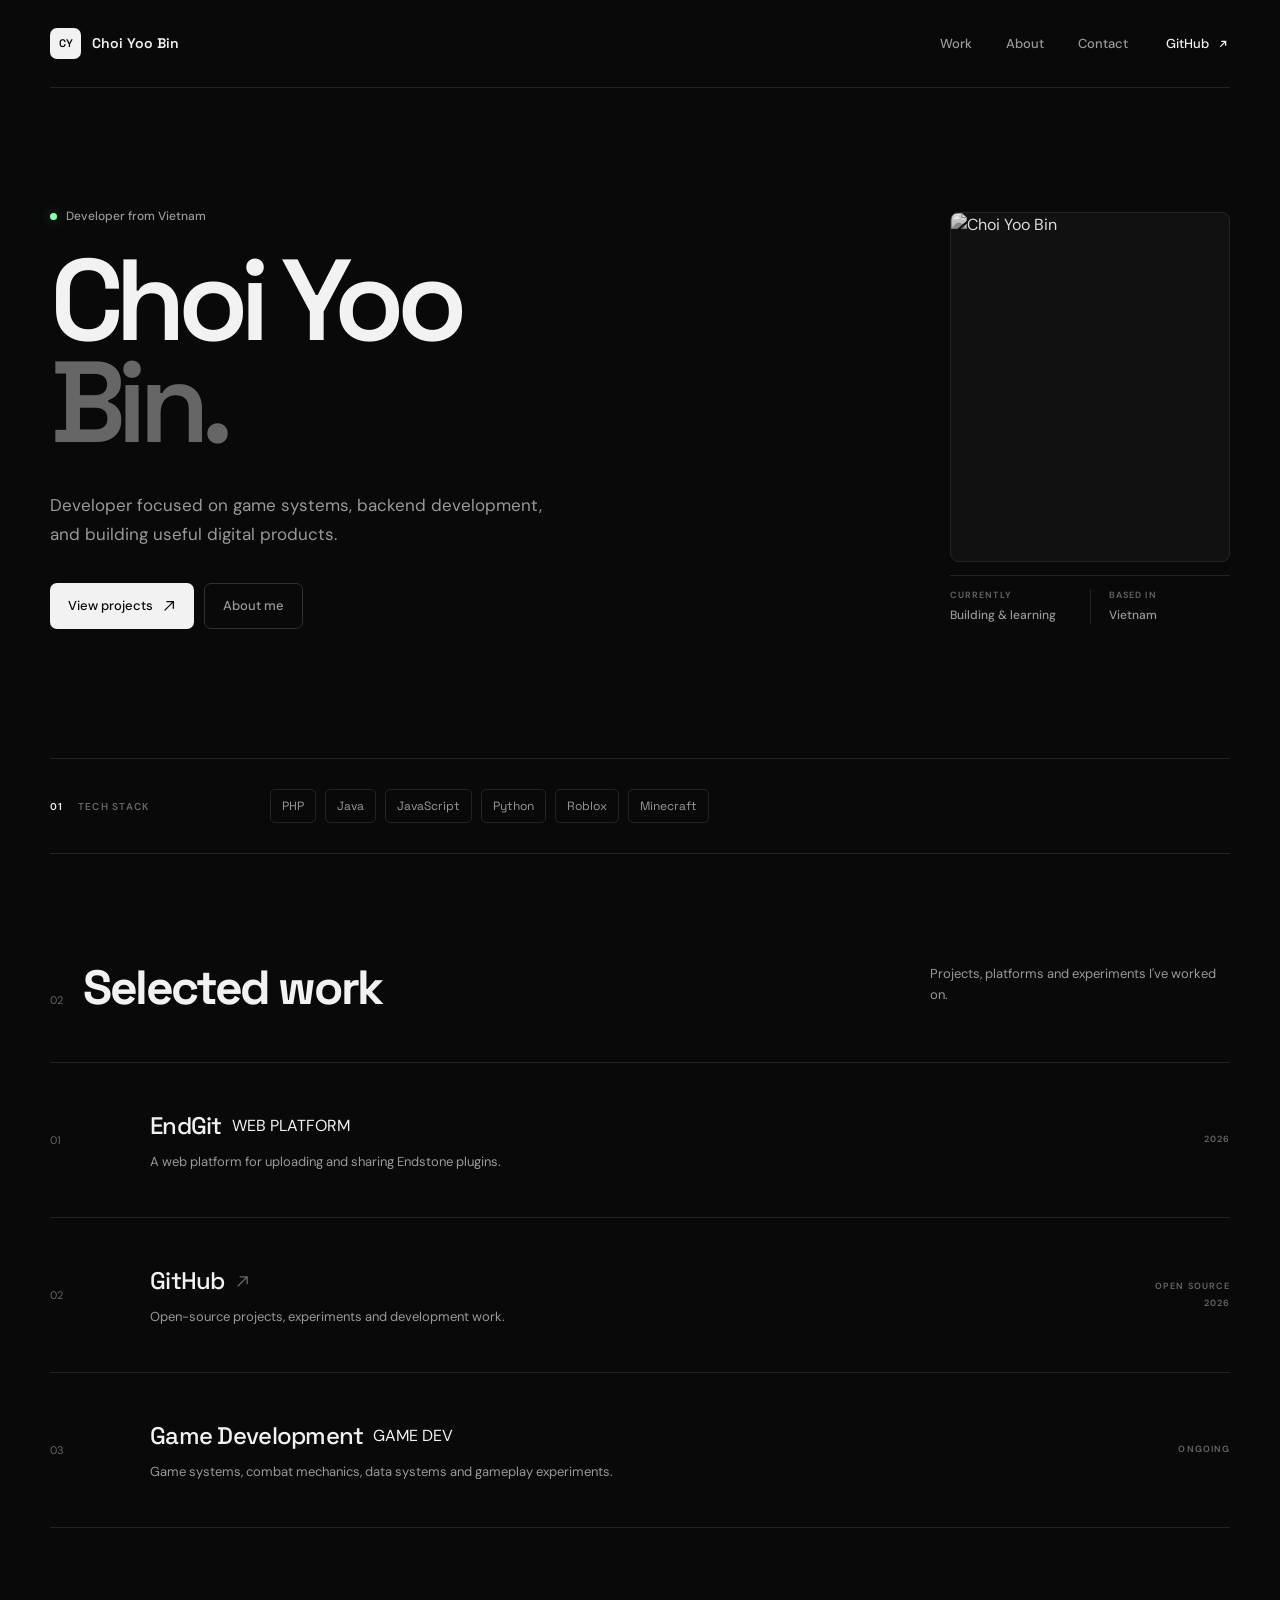
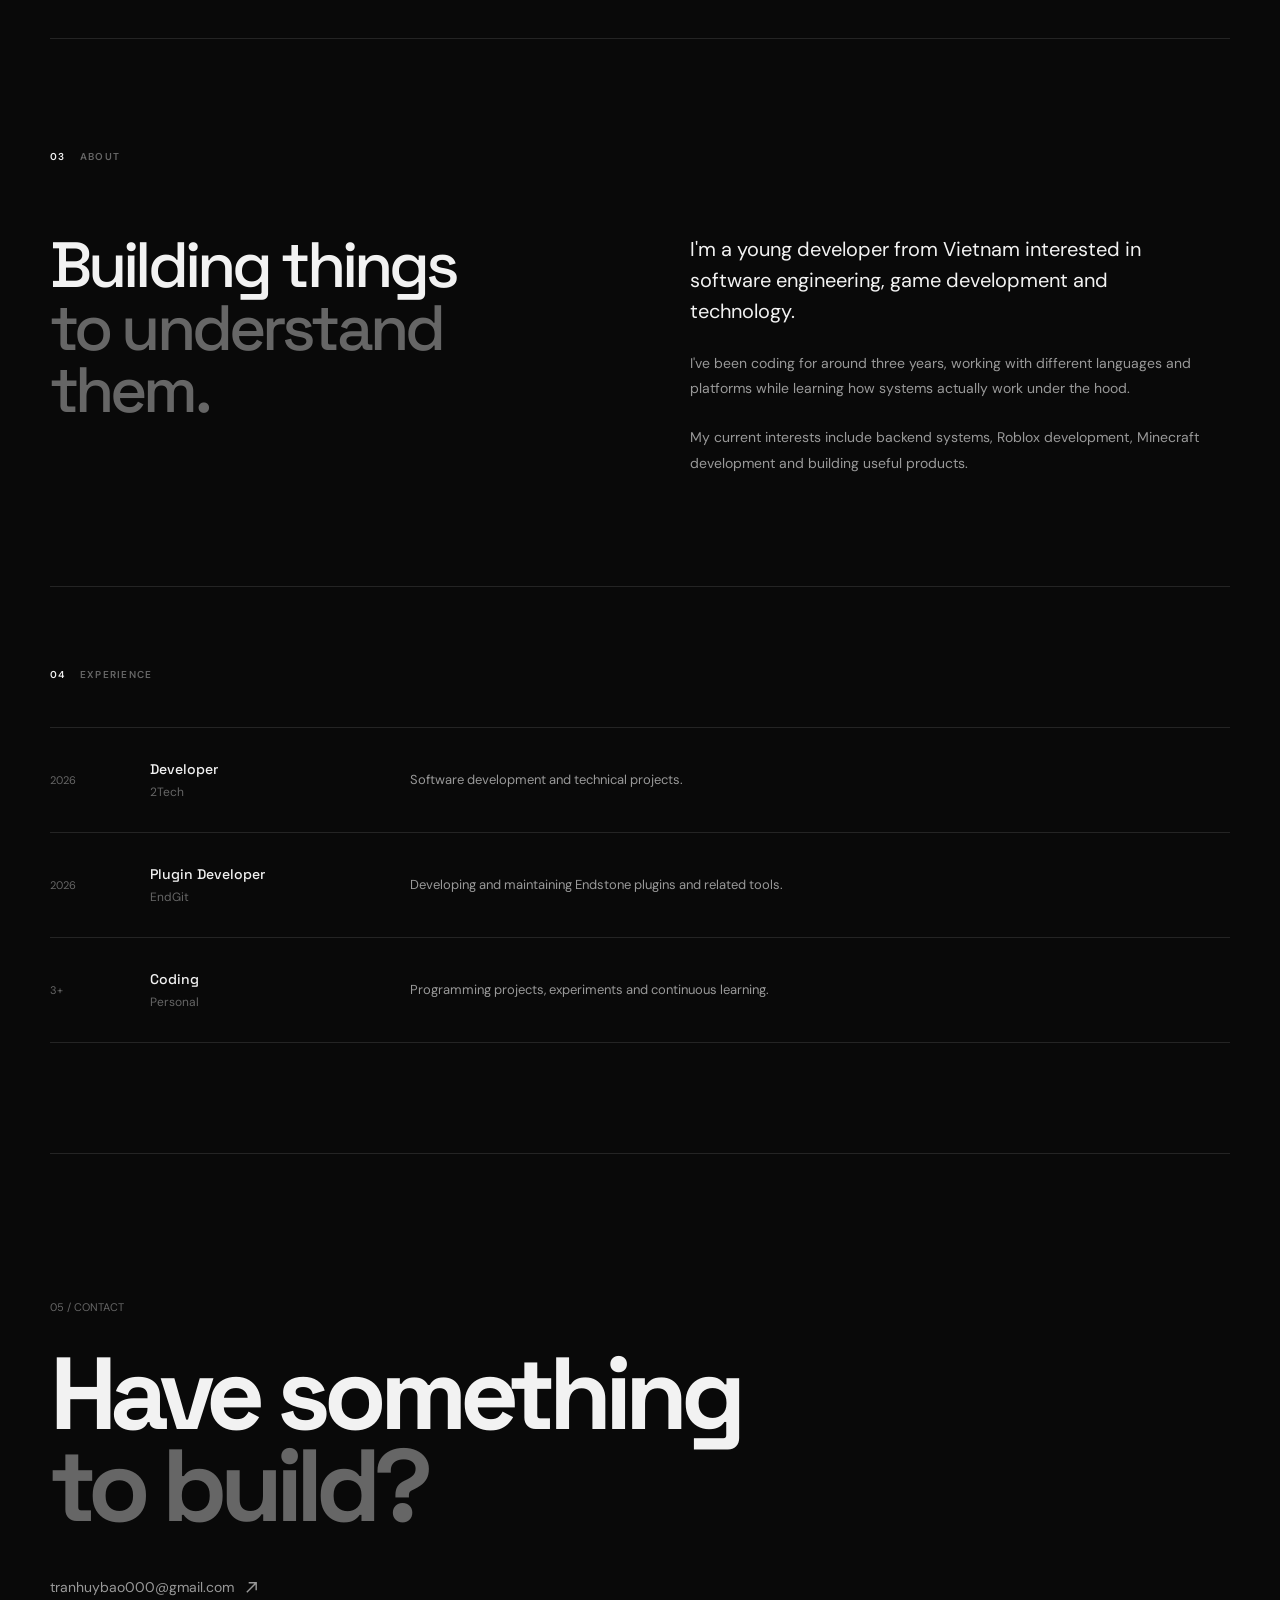
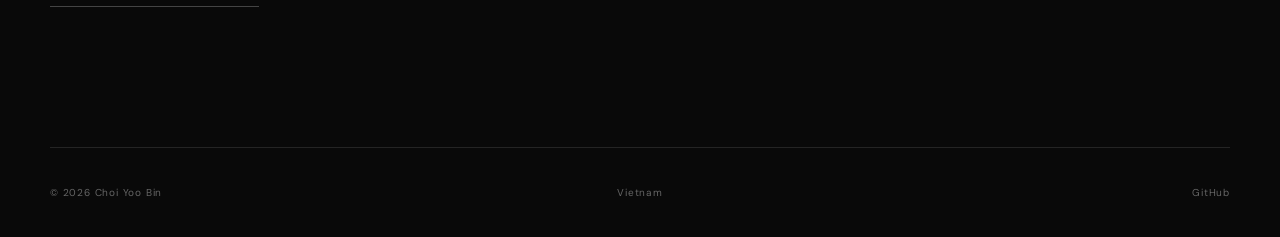
==== commit 993908d2: "Update index.html" ====
--- a/index.html
+++ b/index.html
@@ -23,7 +23,6 @@
 
   <div class="site-shell">
 
-```
 <header class="navbar">
 
   <a href="#" class="logo" aria-label="Choi Yoo Bin">
@@ -435,7 +434,6 @@
   </a>
 
 </footer>
-```
 
   </div>
 
